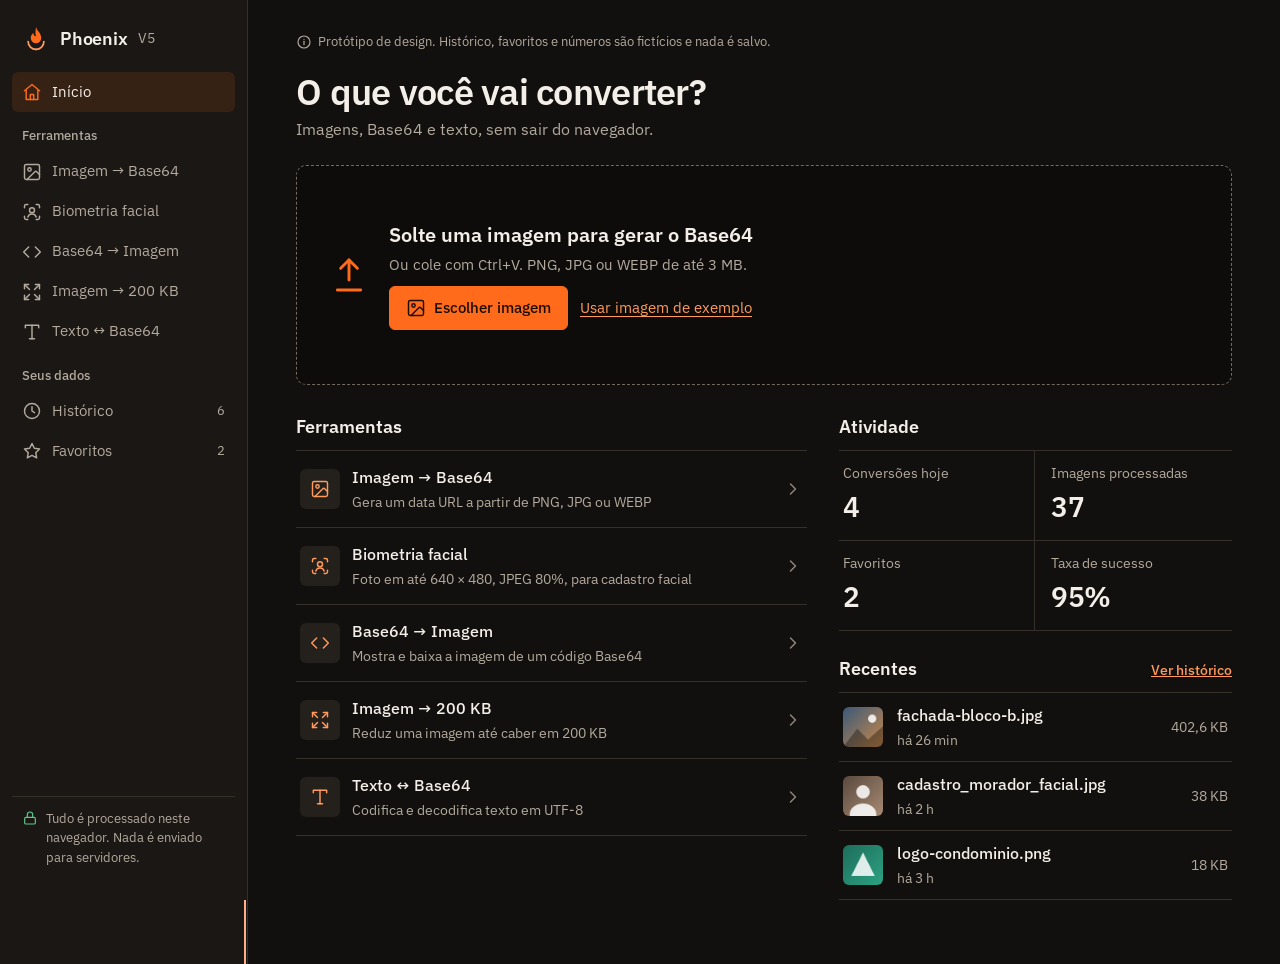
==== prototipo/index.html @ 228234f4 "feat: protótipo navegável do redesign Página HTML independente com Início, Imagem → Base64, Biometri" ====
<!DOCTYPE html>
<html lang="pt-BR">
<head>
<meta charset="UTF-8">
<meta name="viewport" content="width=device-width, initial-scale=1, viewport-fit=cover">
<meta name="theme-color" content="#12100E">
<meta name="color-scheme" content="dark">
<title>Phoenix V5 protótipo</title>
<link rel="preconnect" href="https://fonts.googleapis.com">
<link rel="preconnect" href="https://fonts.gstatic.com" crossorigin>
<link href="https://fonts.googleapis.com/css2?family=IBM+Plex+Mono:wght@400;500&family=IBM+Plex+Sans:wght@400;500;600&display=swap" rel="stylesheet">
<style>
/* VOICE  ferramenta de trabalho: precisa, calma, sem enfeite
   IDEA   bancada de conversão: entrada à esquerda, saída à direita, e uma régua que mede o que a conversão fez
   PICTURE a própria ferramenta aberta, com a régua de tamanho (entrada x saída, em escala real) como assinatura
   COLOUR carvão quente #12100E, superfícies #1A1714/#24201C, tinta #F3EEE7, brasa #FF6B1A só para ação e seleção
   TYPE   IBM Plex Sans para a interface, IBM Plex Mono só para o conteúdo Base64
   LAYOUT laptop: barra lateral + bancada em duas colunas com régua embaixo; celular: entrada, régua, saída, barra inferior */
:root{color-scheme:dark;
  --bg:#12100E;--surface:#1A1714;--raised:#24201C;--sunken:#0D0C0A;
  --line:#352F29;--line-2:#4A423A;--field:#746A60;
  --ink:#F3EEE7;--ink-2:#B3A99D;--ink-3:#8F857A;
  --ember:#FF6B1A;--ember-hover:#FF8338;--ember-ink:#FF9A5C;--on-ember:#1C0D03;--ember-tint:rgba(255,107,26,.12);
  --ok:#5CC98A;--ok-tint:rgba(92,201,138,.12);--err:#F2617A;--err-tint:rgba(242,97,122,.12);
  --focus:#FFB089;
  --r-sm:6px;--r-md:10px;--r-lg:14px;
  --sans:"IBM Plex Sans",ui-sans-serif,system-ui,-apple-system,"Segoe UI",sans-serif;
  --mono:"IBM Plex Mono",ui-monospace,SFMono-Regular,Menlo,Consolas,monospace;
}
:root[data-theme=light],:root[data-theme=dark]{color-scheme:dark}
*{box-sizing:border-box;min-width:0}
html,body{height:100%}
body{margin:0;background:var(--bg);color:var(--ink);font:16px/1.5 var(--sans);overflow-x:clip;-webkit-tap-highlight-color:transparent}
button,input,textarea,select{font:inherit;color:inherit}
button{cursor:pointer;touch-action:manipulation}
img{max-width:100%;display:block}
a{color:var(--ember-ink)}
:focus-visible{outline:2px solid var(--focus);outline-offset:2px}
.sr{position:absolute;width:1px;height:1px;overflow:hidden;clip:rect(0 0 0 0);white-space:nowrap}
.icon{width:20px;height:20px;flex:none;stroke:currentColor;fill:none;stroke-width:1.75;stroke-linecap:round;stroke-linejoin:round}
.icon.sm{width:16px;height:16px}

/* Estrutura */
.app{display:grid;grid-template-columns:248px minmax(0,1fr);min-height:100%;background:linear-gradient(90deg,var(--surface) 247px,var(--line) 247px 248px,transparent 248px)}
.side{position:sticky;top:0;height:100vh;height:100dvh;background:var(--surface);border-right:1px solid var(--line);display:flex;flex-direction:column;padding:20px 12px}
.brand{display:flex;align-items:center;gap:10px;padding:4px 10px 20px;text-decoration:none;color:var(--ink)}
.brand svg{width:28px;height:28px}
.brand b{font-weight:600;font-size:18px;letter-spacing:-.01em}
.brand span{color:var(--ink-2);font-size:14px}
.nav-group{margin-top:14px}
.nav-group h2{font-size:13px;font-weight:500;color:var(--ink-2);margin:0 10px 6px}
.nav a{display:flex;align-items:center;gap:10px;min-height:40px;padding:8px 10px;border-radius:var(--r-sm);color:var(--ink-2);text-decoration:none;font-size:15px}
.nav a:hover{background:var(--raised);color:var(--ink)}
.nav a[aria-current=page]{background:var(--ember-tint);color:var(--ink)}
.nav a[aria-current=page] .icon{color:var(--ember)}
.nav .count{margin-left:auto;font-size:13px;color:var(--ink-2);font-variant-numeric:tabular-nums}
.side-foot{margin-top:auto;padding:12px 10px 0;border-top:1px solid var(--line);font-size:13px;color:var(--ink-2);display:flex;gap:8px;align-items:flex-start}
.side-foot .icon{color:var(--ok);margin-top:1px}
main{padding:32px clamp(16px,4vw,48px) 64px;max-width:1240px;width:100%}
.topbar,.bottombar{display:none}

/* Cabeçalho da ferramenta */
.head{display:flex;flex-wrap:wrap;align-items:flex-end;justify-content:space-between;gap:16px;margin-bottom:24px}
.head h1{font-size:clamp(28px,3.2vw,36px);line-height:1.1;letter-spacing:-.02em;font-weight:600;margin:0 0 6px;text-wrap:balance}
.head p{margin:0;color:var(--ink-2);max-width:62ch}
.demo-note{font-size:13px;color:var(--ink-2);display:flex;gap:6px;align-items:center;margin:0 0 20px}
.demo-note .icon{color:var(--ink-2)}

/* Controles */
.btn{text-decoration:none;display:inline-flex;align-items:center;justify-content:center;gap:8px;min-height:44px;padding:0 16px;border-radius:var(--r-sm);border:1px solid var(--field);background:var(--raised);color:var(--ink);font-weight:500;font-size:15px;white-space:nowrap;transition:background-color .15s,border-color .15s,color .15s}
.btn:hover{border-color:var(--ink-3);background:#2B2621}
.btn.primary{background:var(--ember);border-color:var(--ember);color:var(--on-ember)}
.btn.primary:hover{background:var(--ember-hover);border-color:var(--ember-hover)}
.btn.ghost{background:transparent;border-color:transparent;color:var(--ink-2)}
.btn.ghost:hover{color:var(--ink);background:var(--raised)}
.btn.danger{background:transparent;border-color:var(--line-2);color:var(--err)}
.btn.danger:hover{border-color:var(--err);background:var(--err-tint)}
.btn[disabled]{opacity:.45;cursor:not-allowed}
.btn.icon-only{width:44px;padding:0}
.btn .spin{display:none;width:16px;height:16px;border-radius:50%;border:2px solid currentColor;border-right-color:transparent;animation:spin .7s linear infinite}
.btn[aria-busy=true] .spin{display:inline-block}
.btn[aria-busy=true] .icon{display:none}
@keyframes spin{to{transform:rotate(360deg)}}
.seg{display:inline-flex;padding:3px;border:1px solid var(--line);border-radius:calc(var(--r-sm) + 3px);background:var(--sunken)}
.seg button{min-height:38px;padding:0 14px;border:0;border-radius:var(--r-sm);background:transparent;color:var(--ink-2);font-size:15px;font-weight:500}
.seg button[aria-pressed=true]{background:var(--raised);color:var(--ink);box-shadow:0 0 0 1px var(--line-2)}
.actions{display:flex;flex-wrap:wrap;gap:8px;align-items:center}
.actions .push{margin-left:auto}

/* Bancada */
.bench{display:grid;grid-template-columns:minmax(0,1fr) minmax(0,1.2fr);grid-template-areas:"in out" "ruler ruler";gap:16px}
.pane{background:var(--surface);border:1px solid var(--line);border-radius:var(--r-lg);display:flex;flex-direction:column}
.pane-in{grid-area:in}.pane-out{grid-area:out}
.pane-head{display:flex;align-items:center;justify-content:space-between;gap:12px;padding:14px 16px;border-bottom:1px solid var(--line)}
.pane-head h2{font-size:16px;font-weight:600;margin:0}
.pane-head .meta{font-size:14px;color:var(--ink-2);font-variant-numeric:tabular-nums;white-space:nowrap}
.pane-body{padding:16px;display:flex;flex-direction:column;gap:14px;flex:1}
.drop{flex:1;min-height:260px;border:1.5px dashed var(--field);border-radius:var(--r-md);display:flex;flex-direction:column;align-items:center;justify-content:center;gap:12px;padding:24px;text-align:center;background:var(--sunken);transition:border-color .15s,background-color .15s}
.drop.over{border-color:var(--ember);background:var(--ember-tint)}
.drop>.icon{width:28px;height:28px;color:var(--ink-2)}
.drop p{margin:0;color:var(--ink-2);font-size:15px}
.drop .rules{font-size:13px}
.drop .links{display:flex;flex-wrap:wrap;gap:8px;justify-content:center}
.linkbtn{background:none;border:0;padding:6px 4px;color:var(--ember-ink);text-decoration:underline;text-underline-offset:3px;font-size:15px;min-height:44px}
.viewer{flex:1;min-height:260px;border-radius:var(--r-md);overflow:hidden;display:grid;place-items:center;padding:12px;
  background-color:#1E1B18;background-image:linear-gradient(45deg,#25211D 25%,transparent 25%,transparent 75%,#25211D 75%),linear-gradient(45deg,#25211D 25%,transparent 25%,transparent 75%,#25211D 75%);background-size:20px 20px;background-position:0 0,10px 10px}
.viewer img{max-height:340px;width:auto;object-fit:contain;box-shadow:0 1px 2px rgba(0,0,0,.4),0 8px 24px rgba(0,0,0,.35)}
.facts{display:grid;grid-template-columns:repeat(2,minmax(0,1fr));gap:4px 16px;margin:0}
.facts div{padding:6px 0;border-top:1px solid var(--line)}
.facts dt{font-size:13px;color:var(--ink-2)}
.facts dd{margin:0;font-weight:500;font-variant-numeric:tabular-nums;white-space:nowrap;overflow:hidden;text-overflow:ellipsis}
.code{width:100%;flex:1;min-height:260px;resize:vertical;border:1px solid var(--field);border-radius:var(--r-md);background:var(--sunken);color:var(--ink);padding:12px 14px;font:13.5px/1.6 var(--mono);word-break:break-all;overflow-wrap:anywhere}
.code::placeholder{color:var(--ink-3)}
.code:focus{border-color:var(--ink-2)}
.code[aria-invalid=true]{border-color:var(--err)}
.fmt{display:inline-flex;align-items:center;gap:6px;font-size:13px;color:var(--ink-2);border:1px solid var(--line);border-radius:999px;padding:2px 10px;white-space:nowrap}
.status{min-height:22px;font-size:14px;color:var(--ink-2);display:flex;gap:6px;align-items:center}
.status.ok{color:var(--ok)}
.status.err{color:var(--err)}
.field-err{display:flex;gap:8px;align-items:flex-start;color:var(--err);font-size:14px;margin:0}
.field-err[hidden]{display:none}
.hint{font-size:13px;color:var(--ink-2);margin:0}

/* Régua de tamanho */
.ruler{grid-area:ruler;background:var(--surface);border:1px solid var(--line);border-radius:var(--r-lg);padding:16px 18px;display:grid;grid-template-columns:auto minmax(0,1fr) auto;gap:10px 14px;align-items:center}
.ruler h2{grid-column:1/-1;font-size:16px;font-weight:600;margin:0;display:flex;justify-content:space-between;gap:12px;flex-wrap:wrap}
.ruler h2 span{font-weight:500;color:var(--ink-2);font-size:15px;font-variant-numeric:tabular-nums}
.ruler h2 span.up{color:var(--ember-ink)}
.ruler h2 span.down{color:var(--ok)}
.ruler .lbl{font-size:14px;color:var(--ink-2);white-space:nowrap}
.track{position:relative;height:14px;background:var(--sunken);border-radius:3px}
.bar{position:absolute;inset:0 auto 0 0;border-radius:3px;transform-origin:left;transition:transform .32s cubic-bezier(.2,.7,.2,1)}
.bar.in{background:#6E655B}
.bar.out{background:var(--ember)}
.bar.out.small{background:var(--ok)}
.limit{position:absolute;top:-5px;bottom:-5px;width:2px;background:var(--ink)}
.limit span{position:absolute;top:calc(100% + 2px);left:50%;transform:translateX(-50%);font-size:13px;color:var(--ink);white-space:nowrap;padding-bottom:2px}
.ruler .val{font-size:14px;font-variant-numeric:tabular-nums;white-space:nowrap;text-align:right;min-width:6.5em}
.ruler.empty .track{background:repeating-linear-gradient(90deg,var(--sunken) 0 8px,transparent 8px 12px)}
.ruler-note{grid-column:1/-1;margin:0;font-size:14px;color:var(--ink-2)}
.ruler.has-limit .track.last{margin-bottom:22px}
.ruler h2 span.same{color:var(--ok)}

/* Início */
.home-drop{min-height:220px;margin-bottom:28px}
.home-drop .drop{min-height:220px;flex-direction:row;gap:20px;justify-content:flex-start;text-align:left;padding:28px 32px}
.home-drop .drop>.icon{width:40px;height:40px;color:var(--ember)}
.home-drop .drop strong{display:block;font-size:20px;font-weight:600;color:var(--ink);margin-bottom:4px}
.home-grid{display:grid;grid-template-columns:minmax(0,1.3fr) minmax(0,1fr);gap:32px}
.sec-title{font-size:18px;font-weight:600;margin:0 0 10px;display:flex;justify-content:space-between;align-items:baseline;gap:12px}
.sec-title a{font-size:14px;font-weight:500}
.tools{list-style:none;margin:0;padding:0;border-top:1px solid var(--line)}
.tools a{display:grid;grid-template-columns:40px minmax(0,1fr) auto;gap:12px;align-items:center;padding:14px 4px;border-bottom:1px solid var(--line);text-decoration:none;color:var(--ink)}
.tools a:hover{background:var(--surface)}
.tools .ti{width:40px;height:40px;border-radius:var(--r-sm);background:var(--raised);display:grid;place-items:center;color:var(--ember-ink)}
.tools b{font-weight:500;display:block}
.tools small{color:var(--ink-2);font-size:14px}
.tools .chev{color:var(--ink-3)}
.stats{display:grid;grid-template-columns:repeat(2,minmax(0,1fr));margin:0 0 24px;border-top:1px solid var(--line)}
.stats div{padding:12px 4px;border-bottom:1px solid var(--line)}
.stats div:nth-child(odd){border-right:1px solid var(--line);padding-right:12px}
.stats div:nth-child(even){padding-left:16px}
.stats dt{font-size:14px;color:var(--ink-2)}
.stats dd{margin:2px 0 0;font-size:28px;font-weight:600;letter-spacing:-.02em;font-variant-numeric:tabular-nums}

/* Listas (histórico/favoritos) */
.list{list-style:none;margin:0;padding:0;border-top:1px solid var(--line)}
.item{display:grid;grid-template-columns:48px minmax(0,1fr) auto;gap:14px;align-items:center;padding:12px 4px;border-bottom:1px solid var(--line)}
.item img{width:48px;height:48px;object-fit:cover;border-radius:var(--r-sm);background:var(--raised)}
.item b{font-weight:500;display:block;overflow:hidden;text-overflow:ellipsis;white-space:nowrap}
.item small{color:var(--ink-2);font-size:14px}
.item .actions{gap:4px;flex-wrap:nowrap}
.list.compact .item{grid-template-columns:40px minmax(0,1fr) auto;padding:10px 4px}
.list.compact img{width:40px;height:40px}
.list.compact .size{font-size:14px;color:var(--ink-2);white-space:nowrap;font-variant-numeric:tabular-nums}
.empty{padding:40px 16px;text-align:center;border:1px dashed var(--line-2);border-radius:var(--r-lg);color:var(--ink-2)}
.empty p{margin:0 0 14px}
.list-head{display:flex;flex-wrap:wrap;justify-content:space-between;align-items:center;gap:12px;margin-bottom:12px}
.list-head p{margin:0;color:var(--ink-2);font-size:14px}

/* Texto */
.text-bench{grid-template-areas:"in out" "act act"}
.text-act{grid-area:act;display:flex;flex-wrap:wrap;gap:8px}

/* Toast e diálogo */
.toasts{position:fixed;left:50%;bottom:24px;transform:translateX(-50%);display:flex;flex-direction:column;gap:8px;z-index:50;width:min(420px,calc(100vw - 32px));pointer-events:none}
.toast{display:flex;gap:10px;align-items:flex-start;background:var(--raised);border:1px solid var(--line-2);border-radius:var(--r-md);padding:12px 14px;font-size:15px;box-shadow:0 1px 2px rgba(0,0,0,.4),0 10px 30px rgba(0,0,0,.45)}
.toast .icon{color:var(--ok)}
.toast.err .icon{color:var(--err)}
dialog{border:1px solid var(--line-2);border-radius:var(--r-lg);background:var(--surface);color:var(--ink);padding:24px;width:min(440px,calc(100vw - 32px));box-shadow:0 1px 2px rgba(0,0,0,.4),0 24px 60px rgba(0,0,0,.55)}
dialog::backdrop{background:rgba(6,5,4,.7)}
dialog h2{margin:0 0 8px;font-size:20px;font-weight:600}
dialog p{margin:0 0 20px;color:var(--ink-2)}
dialog .actions{justify-content:flex-end}
.sheet{margin:auto auto 0;width:100%;max-width:100%;border-radius:var(--r-lg) var(--r-lg) 0 0;padding:16px 12px calc(16px + env(safe-area-inset-bottom,0px))}
.sheet h2{padding:0 10px}

[hidden]{display:none!important}
[data-view]{display:none}
[data-view].on{display:block}

/* Responsivo */
@media (max-width:1080px){
  .bench{grid-template-columns:minmax(0,1fr);grid-template-areas:"in" "out" "ruler"}
  .text-bench{grid-template-areas:"in" "act" "out"}
  .home-grid{grid-template-columns:minmax(0,1fr)}
}
@media (max-width:900px){
  .app{grid-template-columns:minmax(0,1fr);background:none}
  .side{display:none}
  .topbar{display:flex;align-items:center;justify-content:space-between;gap:12px;position:sticky;top:0;z-index:20;background:rgba(18,16,14,.94);backdrop-filter:blur(8px);border-bottom:1px solid var(--line);padding:10px max(16px,env(safe-area-inset-right,0px)) 10px max(16px,env(safe-area-inset-left,0px))}
  .topbar .brand{padding:0}
  .topbar .where{font-size:14px;color:var(--ink-2);text-align:right;overflow:hidden;text-overflow:ellipsis;white-space:nowrap}
  .bottombar{display:grid;grid-template-columns:repeat(4,minmax(0,1fr));position:fixed;left:0;right:0;bottom:0;z-index:20;background:var(--surface);border-top:1px solid var(--line);padding:4px 4px calc(4px + env(safe-area-inset-bottom,0px))}
  .bottombar a,.bottombar button{display:flex;flex-direction:column;align-items:center;justify-content:center;gap:2px;min-height:56px;border:0;background:none;color:var(--ink-2);font-size:13px;text-decoration:none;border-radius:var(--r-sm)}
  .bottombar [aria-current=page]{color:var(--ink)}
  .bottombar [aria-current=page] .icon{color:var(--ember)}
  main{padding:20px 16px calc(96px + env(safe-area-inset-bottom,0px))}
  .toasts{bottom:calc(76px + env(safe-area-inset-bottom,0px))}
  .home-drop .drop{flex-direction:column;text-align:center;justify-content:center;padding:24px}
}
@media (max-width:600px){
  .head{margin-bottom:18px}
  .drop,.viewer,.code{min-height:200px}
  .ruler{grid-template-columns:auto minmax(0,1fr);}
  .ruler .val{grid-column:2;text-align:left;margin-top:-6px}
  .actions .push{margin-left:0}
  .item .btn.icon-only{width:40px;min-height:40px}
}
@media (prefers-reduced-motion:reduce){
  *{transition:none!important;animation:none!important}
}
</style>
</head>
<body>
<svg width="0" height="0" style="position:absolute" aria-hidden="true">
  <symbol id="i-home" viewBox="0 0 24 24"><path d="M3 10.5 12 3l9 7.5"/><path d="M5 9.5V21h14V9.5"/><path d="M10 21v-6h4v6"/></symbol>
  <symbol id="i-image" viewBox="0 0 24 24"><rect x="3" y="3" width="18" height="18" rx="2"/><circle cx="9" cy="9" r="2"/><path d="m21 15-3.1-3.1a2 2 0 0 0-2.8 0L6 21"/></symbol>
  <symbol id="i-code" viewBox="0 0 24 24"><path d="m16 18 6-6-6-6"/><path d="m8 6-6 6 6 6"/></symbol>
  <symbol id="i-face" viewBox="0 0 24 24"><path d="M3 7V5a2 2 0 0 1 2-2h2"/><path d="M17 3h2a2 2 0 0 1 2 2v2"/><path d="M21 17v2a2 2 0 0 1-2 2h-2"/><path d="M7 21H5a2 2 0 0 1-2-2v-2"/><circle cx="12" cy="10" r="3"/><path d="M7 18c.8-2.3 2.7-3.5 5-3.5s4.2 1.2 5 3.5"/></symbol>
  <symbol id="i-text" viewBox="0 0 24 24"><path d="M4 7V4h16v3"/><path d="M9 20h6"/><path d="M12 4v16"/></symbol>
  <symbol id="i-shrink" viewBox="0 0 24 24"><path d="m15 15 6 6"/><path d="m15 9 6-6"/><path d="M21 16v5h-5"/><path d="M21 8V3h-5"/><path d="M3 16v5h5"/><path d="m3 21 6-6"/><path d="M3 8V3h5"/><path d="M9 9 3 3"/></symbol>
  <symbol id="i-clock" viewBox="0 0 24 24"><circle cx="12" cy="12" r="9"/><path d="M12 7v5l3 2"/></symbol>
  <symbol id="i-star" viewBox="0 0 24 24"><path d="m12 3 2.8 5.7 6.2.9-4.5 4.4 1.1 6.2L12 17.3l-5.6 2.9 1.1-6.2L3 9.6l6.2-.9z"/></symbol>
  <symbol id="i-copy" viewBox="0 0 24 24"><rect x="9" y="9" width="12" height="12" rx="2"/><path d="M5 15H4a1 1 0 0 1-1-1V4a1 1 0 0 1 1-1h10a1 1 0 0 1 1 1v1"/></symbol>
  <symbol id="i-download" viewBox="0 0 24 24"><path d="M12 3v12"/><path d="m7 10 5 5 5-5"/><path d="M5 21h14"/></symbol>
  <symbol id="i-trash" viewBox="0 0 24 24"><path d="M3 6h18"/><path d="M8 6V4h8v2"/><path d="M6 6l1 15h10l1-15"/></symbol>
  <symbol id="i-upload" viewBox="0 0 24 24"><path d="M12 15V3"/><path d="m7 8 5-5 5 5"/><path d="M5 21h14"/></symbol>
  <symbol id="i-check" viewBox="0 0 24 24"><path d="M20 6 9 17l-5-5"/></symbol>
  <symbol id="i-alert" viewBox="0 0 24 24"><circle cx="12" cy="12" r="9"/><path d="M12 8v5"/><path d="M12 16h.01"/></symbol>
  <symbol id="i-lock" viewBox="0 0 24 24"><rect x="4" y="11" width="16" height="10" rx="2"/><path d="M8 11V7a4 4 0 0 1 8 0v4"/></symbol>
  <symbol id="i-grid" viewBox="0 0 24 24"><rect x="3" y="3" width="7" height="7" rx="1"/><rect x="14" y="3" width="7" height="7" rx="1"/><rect x="3" y="14" width="7" height="7" rx="1"/><rect x="14" y="14" width="7" height="7" rx="1"/></symbol>
  <symbol id="i-chev" viewBox="0 0 24 24"><path d="m9 6 6 6-6 6"/></symbol>
  <symbol id="i-info" viewBox="0 0 24 24"><circle cx="12" cy="12" r="9"/><path d="M12 11v5"/><path d="M12 8h.01"/></symbol>
  <symbol id="i-swap" viewBox="0 0 24 24"><path d="M4 8h13"/><path d="m13 4 4 4-4 4"/><path d="M20 16H7"/><path d="m11 12-4 4 4 4"/></symbol>
  <symbol id="logo" viewBox="0 0 32 32"><path d="M16 3c1 5 6 7 6 13a6 6 0 0 1-12 0c0-3 1.5-4.5 3-6 0 2.5 1 4 3 4-1.5-4 0-8 0-11Z" fill="#FF6B1A" stroke="none"/><path d="M16 29a9 9 0 0 1-9-9" stroke="#FF9A5C" stroke-width="2" fill="none" stroke-linecap="round"/><path d="M16 29a9 9 0 0 0 9-9" stroke="#FF9A5C" stroke-width="2" fill="none" stroke-linecap="round"/></symbol>
</svg>

<div class="app">
  <aside class="side" aria-label="Navegação">
    <a class="brand" href="#inicio"><svg aria-hidden="true"><use href="#logo"/></svg><b>Phoenix</b><span>V5</span></a>
    <nav class="nav" aria-label="Principal">
      <a href="#inicio" data-nav="inicio"><svg class="icon"><use href="#i-home"/></svg>Início</a>
      <div class="nav-group"><h2>Ferramentas</h2>
        <a href="#imagem-base64" data-nav="imagem-base64"><svg class="icon"><use href="#i-image"/></svg>Imagem → Base64</a>
        <a href="#biometria" data-nav="biometria"><svg class="icon"><use href="#i-face"/></svg>Biometria facial</a>
        <a href="#base64-imagem" data-nav="base64-imagem"><svg class="icon"><use href="#i-code"/></svg>Base64 → Imagem</a>
        <a href="#comprimir" data-nav="comprimir"><svg class="icon"><use href="#i-shrink"/></svg>Imagem → 200 KB</a>
        <a href="#texto" data-nav="texto"><svg class="icon"><use href="#i-text"/></svg>Texto ↔ Base64</a>
      </div>
      <div class="nav-group"><h2>Seus dados</h2>
        <a href="#historico" data-nav="historico"><svg class="icon"><use href="#i-clock"/></svg>Histórico<span class="count" data-count="hist"></span></a>
        <a href="#favoritos" data-nav="favoritos"><svg class="icon"><use href="#i-star"/></svg>Favoritos<span class="count" data-count="fav"></span></a>
      </div>
    </nav>
    <p class="side-foot"><svg class="icon sm"><use href="#i-lock"/></svg>Tudo é processado neste navegador. Nada é enviado para servidores.</p>
  </aside>

  <header class="topbar">
    <a class="brand" href="#inicio"><svg aria-hidden="true"><use href="#logo"/></svg><b>Phoenix</b></a>
    <span class="where" id="where">Início</span>
  </header>

  <main id="main" tabindex="-1">
    <p class="demo-note"><svg class="icon sm"><use href="#i-info"/></svg>Protótipo de design. Histórico, favoritos e números são fictícios e nada é salvo.</p>

    <!-- INÍCIO -->
    <section data-view="inicio" aria-labelledby="t-inicio">
      <div class="head"><div><h1 id="t-inicio">O que você vai converter?</h1><p>Imagens, Base64 e texto, sem sair do navegador.</p></div></div>
      <div class="home-drop" data-drop="home">
        <div class="drop">
          <svg class="icon" aria-hidden="true"><use href="#i-upload"/></svg>
          <div><strong>Solte uma imagem para gerar o Base64</strong>
            <p>Ou cole com Ctrl+V. PNG, JPG ou WEBP de até 3 MB.</p>
            <div class="links" style="justify-content:inherit;margin-top:10px">
              <button class="btn primary" data-pick="home"><svg class="icon"><use href="#i-image"/></svg>Escolher imagem</button>
              <button class="linkbtn" data-sample="home">Usar imagem de exemplo</button>
            </div>
          </div>
        </div>
      </div>
      <div class="home-grid">
        <div>
          <h2 class="sec-title">Ferramentas</h2>
          <ul class="tools">
            <li><a href="#imagem-base64"><span class="ti"><svg class="icon"><use href="#i-image"/></svg></span><span><b>Imagem → Base64</b><small>Gera um data URL a partir de PNG, JPG ou WEBP</small></span><svg class="icon chev"><use href="#i-chev"/></svg></a></li>
            <li><a href="#biometria"><span class="ti"><svg class="icon"><use href="#i-face"/></svg></span><span><b>Biometria facial</b><small>Foto em até 640 × 480, JPEG 80%, para cadastro facial</small></span><svg class="icon chev"><use href="#i-chev"/></svg></a></li>
            <li><a href="#base64-imagem"><span class="ti"><svg class="icon"><use href="#i-code"/></svg></span><span><b>Base64 → Imagem</b><small>Mostra e baixa a imagem de um código Base64</small></span><svg class="icon chev"><use href="#i-chev"/></svg></a></li>
            <li><a href="#comprimir"><span class="ti"><svg class="icon"><use href="#i-shrink"/></svg></span><span><b>Imagem → 200 KB</b><small>Reduz uma imagem até caber em 200 KB</small></span><svg class="icon chev"><use href="#i-chev"/></svg></a></li>
            <li><a href="#texto"><span class="ti"><svg class="icon"><use href="#i-text"/></svg></span><span><b>Texto ↔ Base64</b><small>Codifica e decodifica texto em UTF-8</small></span><svg class="icon chev"><use href="#i-chev"/></svg></a></li>
          </ul>
        </div>
        <div>
          <h2 class="sec-title">Atividade</h2>
          <dl class="stats" id="stats"></dl>
          <h2 class="sec-title">Recentes <a href="#historico">Ver histórico</a></h2>
          <ul class="list compact" id="recent"></ul>
        </div>
      </div>
    </section>

    <!-- IMAGEM → BASE64 / BIOMETRIA (mesma bancada) -->
    <section data-view="imagem-base64" aria-labelledby="t-img">
      <div class="head">
        <div><h1 id="t-img">Imagem → Base64</h1><p id="img-desc">Converte a imagem sem alterá-la e entrega um data URL pronto para colar.</p></div>
        <div class="seg" role="group" aria-label="Perfil de conversão">
          <button type="button" data-mode="padrao" aria-pressed="true">Padrão</button>
          <button type="button" data-mode="facial" aria-pressed="false">Biometria facial</button>
        </div>
      </div>
      <div class="bench">
        <section class="pane pane-in" aria-labelledby="in-t">
          <div class="pane-head"><h2 id="in-t">Imagem</h2><span class="meta" id="in-meta"></span></div>
          <div class="pane-body">
            <div class="drop" data-drop="img" id="img-drop">
              <svg class="icon" aria-hidden="true"><use href="#i-upload"/></svg>
              <p>Arraste uma imagem para cá ou cole com Ctrl+V</p>
              <div class="links">
                <button class="btn primary" data-pick="img"><svg class="icon"><use href="#i-image"/></svg>Escolher imagem</button>
                <button class="linkbtn" data-sample="img">Usar imagem de exemplo</button>
              </div>
              <p class="rules" id="img-rules">PNG, JPG ou WEBP, até 3 MB</p>
            </div>
            <div class="viewer" id="img-viewer" hidden><img id="img-preview" alt=""></div>
            <dl class="facts" id="img-facts" hidden></dl>
            <div class="actions" id="img-in-actions" hidden>
              <button class="btn" data-pick="img"><svg class="icon"><use href="#i-swap"/></svg>Trocar imagem</button>
            </div>
          </div>
        </section>
        <section class="pane pane-out" aria-labelledby="out-t">
          <div class="pane-head"><h2 id="out-t">Base64</h2><span class="fmt" id="img-fmt" hidden></span></div>
          <div class="pane-body">
            <label class="sr" for="img-out">Código Base64 gerado</label>
            <textarea id="img-out" class="code" readonly placeholder="O código aparece aqui depois que você escolher uma imagem…" spellcheck="false" translate="no"></textarea>
            <div class="actions">
              <button class="btn primary" id="img-copy" disabled><svg class="icon"><use href="#i-copy"/></svg>Copiar</button>
              <button class="btn" id="img-txt" disabled><svg class="icon"><use href="#i-download"/></svg>Baixar .txt</button>
              <button class="btn" id="img-fav" disabled aria-pressed="false"><svg class="icon"><use href="#i-star"/></svg>Favoritar</button>
              <button class="btn ghost push" id="img-clear" disabled><svg class="icon"><use href="#i-trash"/></svg>Limpar</button>
            </div>
            <p class="status" id="img-status" role="status" aria-live="polite"></p>
          </div>
        </section>
        <section class="ruler empty" id="img-ruler" aria-labelledby="img-ruler-t"></section>
      </div>
    </section>

    <!-- BASE64 → IMAGEM -->
    <section data-view="base64-imagem" aria-labelledby="t-b64">
      <div class="head"><div><h1 id="t-b64">Base64 → Imagem</h1><p>Cole um código Base64 ou um data URL para ver e baixar a imagem.</p></div></div>
      <div class="bench">
        <section class="pane pane-in" aria-labelledby="b64-in-t">
          <div class="pane-head"><h2 id="b64-in-t">Código</h2><span class="meta" id="b64-count">0 caracteres</span></div>
          <div class="pane-body">
            <label class="sr" for="b64-in">Código Base64 de entrada</label>
            <textarea id="b64-in" class="code" placeholder="[data-uri]… ou só iVBORw0KGgo…" spellcheck="false" aria-describedby="b64-err" translate="no"></textarea>
            <p class="field-err" id="b64-err" hidden><svg class="icon sm"><use href="#i-alert"/></svg><span></span></p>
            <div class="actions">
              <button class="btn primary" id="b64-go"><span class="spin" aria-hidden="true"></span><svg class="icon"><use href="#i-image"/></svg>Mostrar imagem</button>
              <button class="linkbtn" id="b64-sample">Colar código de exemplo</button>
              <button class="btn ghost push" id="b64-clear"><svg class="icon"><use href="#i-trash"/></svg>Limpar</button>
            </div>
          </div>
        </section>
        <section class="pane pane-out" aria-labelledby="b64-out-t">
          <div class="pane-head"><h2 id="b64-out-t">Imagem</h2><span class="fmt" id="b64-fmt" hidden></span></div>
          <div class="pane-body">
            <div class="drop" id="b64-empty" style="border-style:solid"><svg class="icon" aria-hidden="true"><use href="#i-image"/></svg><p>A imagem aparece aqui.</p></div>
            <div class="viewer" id="b64-viewer" hidden><img id="b64-preview" alt="Imagem decodificada do Base64"></div>
            <dl class="facts" id="b64-facts" hidden></dl>
            <div class="actions"><button class="btn primary" id="b64-dl" disabled><svg class="icon"><use href="#i-download"/></svg>Baixar imagem</button></div>
            <p class="status" id="b64-status" role="status" aria-live="polite"></p>
          </div>
        </section>
      </div>
    </section>

    <!-- IMAGEM → 200 KB -->
    <section data-view="comprimir" aria-labelledby="t-cmp">
      <div class="head"><div><h1 id="t-cmp">Imagem → 200 KB</h1><p>Reduz qualidade e, se preciso, dimensões até a imagem caber em 200 KB.</p></div></div>
      <div class="bench">
        <section class="pane pane-in" aria-labelledby="cmp-in-t">
          <div class="pane-head"><h2 id="cmp-in-t">Original</h2><span class="meta" id="cmp-in-meta"></span></div>
          <div class="pane-body">
            <div class="drop" data-drop="cmp" id="cmp-drop">
              <svg class="icon" aria-hidden="true"><use href="#i-upload"/></svg>
              <p>Arraste uma imagem para cá</p>
              <div class="links">
                <button class="btn primary" data-pick="cmp"><svg class="icon"><use href="#i-image"/></svg>Escolher imagem</button>
                <button class="linkbtn" data-sample="cmp">Usar imagem de exemplo</button>
              </div>
              <p class="rules">PNG, JPG ou WEBP</p>
            </div>
            <div class="viewer" id="cmp-viewer-in" hidden><img id="cmp-prev-in" alt="Imagem original"></div>
            <div class="actions" id="cmp-in-actions" hidden><button class="btn" data-pick="cmp"><svg class="icon"><use href="#i-swap"/></svg>Trocar imagem</button></div>
          </div>
        </section>
        <section class="pane pane-out" aria-labelledby="cmp-out-t">
          <div class="pane-head"><h2 id="cmp-out-t">Comprimida</h2><span class="meta" id="cmp-out-meta"></span></div>
          <div class="pane-body">
            <div class="drop" id="cmp-empty" style="border-style:solid"><svg class="icon" aria-hidden="true"><use href="#i-shrink"/></svg><p>O resultado aparece aqui, ao lado do original.</p></div>
            <div class="viewer" id="cmp-viewer-out" hidden><img id="cmp-prev-out" alt="Imagem comprimida"></div>
            <div class="actions">
              <button class="btn primary" id="cmp-dl" disabled><svg class="icon"><use href="#i-download"/></svg>Baixar imagem</button>
              <button class="btn ghost push" id="cmp-clear" disabled><svg class="icon"><use href="#i-trash"/></svg>Limpar</button>
            </div>
            <p class="status" id="cmp-status" role="status" aria-live="polite"></p>
          </div>
        </section>
        <section class="ruler empty" id="cmp-ruler" aria-labelledby="cmp-ruler-t"></section>
      </div>
    </section>

    <!-- TEXTO -->
    <section data-view="texto" aria-labelledby="t-txt">
      <div class="head"><div><h1 id="t-txt">Texto ↔ Base64</h1><p>Codifica e decodifica em UTF-8. Acentos e emojis são preservados.</p></div></div>
      <div class="bench text-bench">
        <section class="pane pane-in" aria-labelledby="txt-in-t">
          <div class="pane-head"><h2 id="txt-in-t"><label for="txt-in">Texto</label></h2><span class="meta" id="txt-in-meta">0 caracteres</span></div>
          <div class="pane-body"><textarea id="txt-in" class="code" style="font-family:var(--sans);font-size:16px;word-break:normal" placeholder="Digite ou cole um texto…"></textarea></div>
        </section>
        <div class="text-act">
          <button class="btn primary" id="txt-enc"><svg class="icon"><use href="#i-chev"/></svg>Codificar</button>
          <button class="btn" id="txt-dec"><svg class="icon" style="transform:scaleX(-1)"><use href="#i-chev"/></svg>Decodificar</button>
          <button class="btn" id="txt-copy"><svg class="icon"><use href="#i-copy"/></svg>Copiar Base64</button>
          <button class="btn ghost" id="txt-clear"><svg class="icon"><use href="#i-trash"/></svg>Limpar</button>
          <p class="status" id="txt-status" role="status" aria-live="polite" style="margin:0 0 0 auto"></p>
        </div>
        <section class="pane pane-out" aria-labelledby="txt-out-t">
          <div class="pane-head"><h2 id="txt-out-t"><label for="txt-out">Base64</label></h2><span class="meta" id="txt-out-meta">0 caracteres</span></div>
          <div class="pane-body">
            <textarea id="txt-out" class="code" placeholder="Cole um Base64 aqui para decodificar…" spellcheck="false" aria-describedby="txt-err" translate="no"></textarea>
            <p class="field-err" id="txt-err" hidden><svg class="icon sm"><use href="#i-alert"/></svg><span></span></p>
          </div>
        </section>
      </div>
    </section>

    <!-- HISTÓRICO -->
    <section data-view="historico" aria-labelledby="t-hist">
      <div class="head"><div><h1 id="t-hist">Histórico</h1><p>As 20 conversões mais recentes de imagem para Base64 ficam neste navegador.</p></div>
        <button class="btn danger" id="hist-clear"><svg class="icon"><use href="#i-trash"/></svg>Limpar histórico</button></div>
      <div class="list-head"><p id="hist-count"></p></div>
      <ul class="list" id="hist-list"></ul>
    </section>

    <!-- FAVORITOS -->
    <section data-view="favoritos" aria-labelledby="t-fav">
      <div class="head"><div><h1 id="t-fav">Favoritos</h1><p>Códigos que você marcou para reutilizar.</p></div>
        <button class="btn danger" id="fav-clear"><svg class="icon"><use href="#i-trash"/></svg>Limpar favoritos</button></div>
      <div class="list-head"><p id="fav-count"></p></div>
      <ul class="list" id="fav-list"></ul>
    </section>
  </main>

  <nav class="bottombar" aria-label="Navegação">
    <a href="#inicio" data-nav="inicio"><svg class="icon"><use href="#i-home"/></svg>Início</a>
    <button type="button" id="tools-btn" data-nav="tools" aria-haspopup="dialog"><svg class="icon"><use href="#i-grid"/></svg>Ferramentas</button>
    <a href="#historico" data-nav="historico"><svg class="icon"><use href="#i-clock"/></svg>Histórico</a>
    <a href="#favoritos" data-nav="favoritos"><svg class="icon"><use href="#i-star"/></svg>Favoritos</a>
  </nav>
</div>

<input type="file" id="file" accept="image/png,image/jpeg,image/webp" hidden>
<div class="toasts" aria-live="polite" id="toasts"></div>

<dialog id="confirm" aria-labelledby="c-t" aria-describedby="c-d">
  <h2 id="c-t"></h2><p id="c-d"></p>
  <div class="actions"><button class="btn" value="cancel" id="c-no">Cancelar</button><button class="btn danger" id="c-yes"></button></div>
</dialog>
<dialog id="sheet" class="sheet" aria-labelledby="s-t">
  <h2 id="s-t" class="sec-title">Ferramentas <button type="button" class="btn ghost" id="sheet-close">Fechar</button></h2>
  <nav class="nav" aria-label="Ferramentas">
    <a href="#imagem-base64" data-nav="imagem-base64"><svg class="icon"><use href="#i-image"/></svg>Imagem → Base64</a>
    <a href="#biometria" data-nav="biometria"><svg class="icon"><use href="#i-face"/></svg>Biometria facial</a>
    <a href="#base64-imagem" data-nav="base64-imagem"><svg class="icon"><use href="#i-code"/></svg>Base64 → Imagem</a>
    <a href="#comprimir" data-nav="comprimir"><svg class="icon"><use href="#i-shrink"/></svg>Imagem → 200 KB</a>
    <a href="#texto" data-nav="texto"><svg class="icon"><use href="#i-text"/></svg>Texto ↔ Base64</a>
  </nav>
</dialog>

<script>
{
const $ = (s, r = document) => r.querySelector(s);
const $$ = (s, r = document) => [...r.querySelectorAll(s)];
const LIMIT_IN = 3 * 1024 * 1024, LIMIT_CMP = 200 * 1024, HIST_MAX = 20;
const FACIAL = { w: 640, h: 480, q: 0.8, type: 'image/jpeg' };
const TITLES = { inicio: 'Início', 'imagem-base64': 'Imagem → Base64', biometria: 'Biometria facial', 'base64-imagem': 'Base64 → Imagem', comprimir: 'Imagem → 200 KB', texto: 'Texto ↔ Base64', historico: 'Histórico', favoritos: 'Favoritos' };

const kb = (b) => b < 1024 ? `${b} B` : b < 1024 * 1024 ? `${(b / 1024).toLocaleString('pt-BR', { maximumFractionDigits: 1 })} KB` : `${(b / 1048576).toLocaleString('pt-BR', { maximumFractionDigits: 2 })} MB`;
const num = (n) => n.toLocaleString('pt-BR');
const esc = (s) => String(s).replace(/[&<>"']/g, (c) => ({ '&': '&amp;', '<': '&lt;', '>': '&gt;', '"': '&quot;', "'": '&#39;' }[c]));
const b64Bytes = (b64) => { const s = b64.replace(/^data:[^,]*,/, '').replace(/\s/g, ''); return Math.floor(s.length * 3 / 4) - (s.endsWith('==') ? 2 : s.endsWith('=') ? 1 : 0); };
const sleep = (ms) => new Promise((r) => setTimeout(r, ms));
const inFrame = (() => { try { return window.self !== window.top; } catch { return true; } })();

/* ---------- Dados fictícios ---------- */
function swatch(h1, h2, shape) {
  const c = document.createElement('canvas'); c.width = c.height = 96; const x = c.getContext('2d');
  const g = x.createLinearGradient(0, 0, 96, 96); g.addColorStop(0, h1); g.addColorStop(1, h2); x.fillStyle = g; x.fillRect(0, 0, 96, 96);
  x.fillStyle = 'rgba(255,255,255,.85)';
  if (shape === 'face') { x.beginPath(); x.arc(48, 38, 16, 0, 7); x.fill(); x.beginPath(); x.ellipse(48, 92, 32, 26, 0, 0, 7); x.fill(); }
  else if (shape === 'logo') { x.beginPath(); x.moveTo(48, 18); x.lineTo(76, 74); x.lineTo(20, 74); x.closePath(); x.fill(); }
  else { x.beginPath(); x.arc(70, 28, 10, 0, 7); x.fill(); x.fillStyle = 'rgba(0,0,0,.35)'; x.beginPath(); x.moveTo(0, 96); x.lineTo(34, 52); x.lineTo(60, 78); x.lineTo(96, 46); x.lineTo(96, 96); x.fill(); }
  return c.toDataURL('image/png');
}
const now = Date.now();
const seed = [
  ['fachada-bloco-b.jpg', 'image/jpeg', 412300, '#3B5A7A', '#C98A4B', 'scene', 26],
  ['cadastro_morador_facial.jpg', 'image/jpeg', 38900, '#5B4A3F', '#A88B74', 'face', 95],
  ['logo-condominio.png', 'image/png', 18450, '#1E6E5C', '#2DA383', 'logo', 180],
  ['planta-garagem.webp', 'image/webp', 233800, '#4A4F63', '#8F94A8', 'scene', 600],
  ['cadastro_portaria_facial.jpg', 'image/jpeg', 41200, '#6A4B3B', '#B98F72', 'face', 1500],
  ['banner-aviso.png', 'image/png', 96100, '#7A2E2E', '#D2694B', 'logo', 3100],
];
const state = {
  stats: { hoje: 4, total: 37, tentativas: 39, sucesso: 37 },
  hist: seed.map(([nome, tipo, bytes, a, b, sh, min], i) => { const p = swatch(a, b, sh); return { id: 'h' + i, nome, tipo, bytes, preview: p, base64: p, data: now - min * 60000 }; }),
  fav: [],
  img: null, mode: 'padrao', b64: null, cmp: null,
};
state.fav = [state.hist[1], state.hist[2]].map((h) => ({ ...h, id: 'f' + h.id }));

/* ---------- Utilidades de interface ---------- */
function toast(msg, kind = 'ok') {
  const t = document.createElement('div'); t.className = 'toast' + (kind === 'err' ? ' err' : '');
  t.innerHTML = `<svg class="icon sm" aria-hidden="true"><use href="#${kind === 'err' ? 'i-alert' : 'i-check'}"/></svg><span></span>`;
  t.querySelector('span').textContent = msg; $('#toasts').append(t); setTimeout(() => t.remove(), 3200);
}
function status(el, msg, kind) { el.className = 'status' + (kind ? ' ' + kind : ''); el.innerHTML = msg ? `<svg class="icon sm" aria-hidden="true"><use href="#${kind === 'err' ? 'i-alert' : 'i-check'}"/></svg><span></span>` : ''; if (msg) el.querySelector('span').textContent = msg; }
async function copy(text) {
  try { await navigator.clipboard.writeText(text); return true; } catch {
    const a = document.createElement('textarea'); a.value = text; a.setAttribute('readonly', ''); a.style.cssText = 'position:fixed;left:-9999px'; document.body.append(a); a.select();
    let ok = false; try { ok = document.execCommand('copy'); } catch {} a.remove(); return ok;
  }
}
function download(href, name) {
  if (inFrame) { toast('Download desativado nesta pré-visualização. No app o arquivo é salvo como ' + name + '.', 'err'); return; }
  const a = document.createElement('a'); a.href = href; a.download = name; document.body.append(a); a.click(); a.remove();
}
function ask(title, desc, yes) {
  return new Promise((res) => {
    const d = $('#confirm'); $('#c-t').textContent = title; $('#c-d').textContent = desc; $('#c-yes').textContent = yes;
    const done = (v) => { d.close(); $('#c-yes').onclick = $('#c-no').onclick = null; res(v); };
    $('#c-yes').onclick = () => done(true); $('#c-no').onclick = () => done(false); d.oncancel = () => res(false);
    d.showModal(); $('#c-no').focus();
  });
}
function busy(btn, on, label) { btn.setAttribute('aria-busy', on); btn.disabled = on; if (label) btn.lastChild.textContent = label; }
const ago = (t) => { const m = Math.round((Date.now() - t) / 60000); if (m < 1) return 'agora'; if (m < 60) return `há ${m} min`; const h = Math.round(m / 60); if (h < 24) return `há ${h} h`; return new Date(t).toLocaleDateString('pt-BR'); };

/* ---------- Imagens de exemplo ---------- */
function sampleFile(kind) {
  const portrait = kind === 'face', heavy = kind === 'heavy';
  const c = document.createElement('canvas'); c.width = portrait ? 900 : heavy ? 2400 : 1200; c.height = portrait ? 1125 : heavy ? 1600 : 800; const x = c.getContext('2d');
  const W = c.width, H = c.height;
  const g = x.createLinearGradient(0, 0, 0, H); g.addColorStop(0, portrait ? '#C9D3DB' : '#28415C'); g.addColorStop(1, portrait ? '#8C9AA6' : '#E39A5B'); x.fillStyle = g; x.fillRect(0, 0, W, H);
  let s = 7; const rnd = () => (s = s * 16807 % 2147483647) / 2147483647;
  for (let i = 0; i < (heavy ? 160000 : 2500); i++) { x.fillStyle = `rgba(${rnd() > .5 ? 255 : 0},${rnd() > .5 ? 255 : 0},${rnd() > .5 ? 255 : 0},.05)`; x.fillRect(rnd() * W, rnd() * H, heavy ? 2 : 3, heavy ? 2 : 3); }
  if (portrait) {
    x.fillStyle = '#5D4636'; x.beginPath(); x.ellipse(W / 2, H * .43, W * .2, H * .2, 0, 0, 7); x.fill();
    x.fillStyle = '#C89A78'; x.beginPath(); x.ellipse(W / 2, H * .45, W * .16, H * .17, 0, 0, 7); x.fill();
    x.fillStyle = '#2F3C4A'; x.beginPath(); x.ellipse(W / 2, H * 1.02, W * .42, H * .34, 0, 0, 7); x.fill();
  } else {
    x.fillStyle = '#FFD7A8'; x.beginPath(); x.arc(W * .72, H * .38, 90, 0, 7); x.fill();
    [['#1C2A3A', .62], ['#141E29', .74]].forEach(([c2, y], k) => { x.fillStyle = c2; x.beginPath(); x.moveTo(0, H); for (let i = 0; i <= 12; i++) x.lineTo(W * i / 12, H * y - rnd() * 140 - k * 30); x.lineTo(W, H); x.fill(); });
  }
  return new Promise((r) => c.toBlob((b) => r(new File([b], portrait ? 'retrato-exemplo.png' : heavy ? 'foto-grande-exemplo.png' : 'paisagem-exemplo.png', { type: 'image/png' })), 'image/png'));
}

/* ---------- Leitura de imagem ---------- */
const readURL = (f) => new Promise((res, rej) => { const r = new FileReader(); r.onload = () => res(r.result); r.onerror = () => rej(r.error); r.readAsDataURL(f); });
const loadImg = (src) => new Promise((res, rej) => { const i = new Image(); i.onload = () => res(i); i.onerror = () => rej(new Error('imagem inválida')); i.src = src; });
const toBlob = (c, type, q) => new Promise((r) => c.toBlob(r, type, q));

/* ---------- Roteamento ---------- */
let pickTarget = 'img';
function route() {
  let v = location.hash.slice(1) || 'inicio';
  if (!TITLES[v]) v = 'inicio';
  const view = v === 'biometria' ? 'imagem-base64' : v;
  if (v === 'biometria' || v === 'imagem-base64') {
    const m = v === 'biometria' ? 'facial' : 'padrao';
    if (m !== state.mode) { setMode(m, false); const f = state.img?.file || state.pendingFile; if (f) convertImage(f); } else setMode(m, false);
  }
  $$('[data-view]').forEach((s) => s.classList.toggle('on', s.dataset.view === view));
  $$('[data-nav]').forEach((a) => { if (a.dataset.nav === v) a.setAttribute('aria-current', 'page'); else a.removeAttribute('aria-current'); });
  const isTool = ['imagem-base64', 'biometria', 'base64-imagem', 'comprimir', 'texto'].includes(v);
  if (isTool) $('#tools-btn').setAttribute('aria-current', 'page');
  $('#where').textContent = TITLES[v];
  document.title = `${TITLES[v]} · Phoenix`;
  if ($('#sheet').open) $('#sheet').close();
  if (view === 'inicio') renderHome();
  if (view === 'historico' || view === 'favoritos') renderLists();
  $('#main').focus({ preventScroll: true }); window.scrollTo(0, 0);
}
window.addEventListener('hashchange', route);
$('#tools-btn').addEventListener('click', () => $('#sheet').showModal());
$('#sheet').addEventListener('click', (e) => { if (e.target === $('#sheet')) $('#sheet').close(); });
$('#sheet-close').addEventListener('click', () => $('#sheet').close());

/* ---------- Início ---------- */
function renderHome() {
  const s = state.stats, taxa = s.tentativas ? Math.round(s.sucesso / s.tentativas * 100) : null;
  $('#stats').innerHTML = [['Conversões hoje', num(s.hoje)], ['Imagens processadas', num(s.total)], ['Favoritos', num(state.fav.length)], ['Taxa de sucesso', taxa === null ? '–' : taxa + '%']]
    .map(([k, v]) => `<div><dt>${k}</dt><dd>${v}</dd></div>`).join('');
  const r = state.hist.slice(0, 3);
  $('#recent').innerHTML = r.length ? r.map((h) => `<li class="item"><img src="${h.preview}" alt=""><span><b>${esc(h.nome)}</b><small>${ago(h.data)}</small></span><span class="size">${kb(h.bytes)}</span></li>`).join('')
    : `<li class="empty"><p>Nenhuma conversão ainda.</p></li>`;
  counts();
}
function counts() { $$('[data-count=hist]').forEach((e) => e.textContent = state.hist.length || ''); $$('[data-count=fav]').forEach((e) => e.textContent = state.fav.length || ''); }

/* ---------- Imagem → Base64 / Biometria ---------- */
function setMode(m, reprocess = true) {
  state.mode = m;
  $$('[data-mode]').forEach((b) => b.setAttribute('aria-pressed', b.dataset.mode === m));
  const f = m === 'facial';
  $('#t-img').textContent = f ? 'Biometria facial' : 'Imagem → Base64';
  $('#img-desc').textContent = f ? 'Prepara a foto para cadastro facial: até 640 × 480, JPEG 80%, fundo branco. Entrega só o código Base64.' : 'Converte a imagem sem alterá-la e entrega um data URL pronto para colar.';
  $('#img-rules').textContent = f ? 'Foto de rosto em PNG, JPG ou WEBP, até 3 MB' : 'PNG, JPG ou WEBP, até 3 MB';
  const want = f ? '#biometria' : '#imagem-base64';
  if (reprocess && location.hash !== want) history.replaceState(null, '', want), route();
  const pf = state.img?.file || state.pendingFile;
  if (reprocess && pf) convertImage(pf);
}
$$('[data-mode]').forEach((b) => b.addEventListener('click', () => setMode(b.dataset.mode)));

let convTok = 0;
async function convertImage(file) {
  const out = $('#img-out'), st = $('#img-status'), mode = state.mode, tok = ++convTok;
  state.pendingFile = file;
  state.stats.tentativas++;
  if (!/^image\/(png|jpeg|webp)$/.test(file.type)) { status(st, `Formato não suportado (${file.type || 'desconhecido'}). Use PNG, JPG ou WEBP.`, 'err'); renderHome(); return; }
  if (file.size > LIMIT_IN) { status(st, `A imagem tem ${kb(file.size)}. O limite é 3 MB; use Imagem → 200 KB antes.`, 'err'); return; }
  status(st, 'Convertendo…'); out.value = ''; out.setAttribute('aria-busy', 'true');
  const t0 = performance.now();
  const src = await readURL(file); const img = await loadImg(src);
  if (tok !== convTok) return;
  let result, preview, w = img.naturalWidth, h = img.naturalHeight, outBytes;
  if (mode === 'facial') {
    const r = Math.min(FACIAL.w / w, FACIAL.h / h, 1); const c = document.createElement('canvas'); c.width = Math.round(w * r); c.height = Math.round(h * r);
    const x = c.getContext('2d'); x.fillStyle = '#fff'; x.fillRect(0, 0, c.width, c.height); x.drawImage(img, 0, 0, c.width, c.height);
    preview = c.toDataURL(FACIAL.type, FACIAL.q); result = preview.slice(preview.indexOf(',') + 1); outBytes = b64Bytes(preview); w = c.width; h = c.height;
  } else { preview = src; result = src; outBytes = file.size; }
  const wait = 450 - (performance.now() - t0); if (wait > 0) await sleep(wait);
  if (tok !== convTok) return;
  state.img = { file, w0: img.naturalWidth, h0: img.naturalHeight, w, h, preview, result, outBytes };
  $('#img-drop').hidden = true; $('#img-viewer').hidden = false; $('#img-facts').hidden = false; $('#img-in-actions').hidden = false;
  $('#img-preview').src = preview; $('#img-preview').alt = mode === 'facial' ? `Foto ajustada para cadastro facial, ${w} × ${h}` : `Pré-visualização de ${file.name}`;
  $('#in-meta').textContent = file.name;
  const facts = mode === 'facial'
    ? [['Original', `${img.naturalWidth} × ${img.naturalHeight}`], ['Final', `${w} × ${h}`], ['Formato', 'JPEG 80%'], ['Peso final', kb(outBytes)]]
    : [['Dimensões', `${w} × ${h}`], ['Formato', file.type.split('/')[1].toUpperCase()], ['Peso', kb(file.size)], ['Proporção', ratio(w, h)]];
  $('#img-facts').innerHTML = facts.map(([k, v]) => `<div><dt>${k}</dt><dd>${v}</dd></div>`).join('');
  out.value = result; out.removeAttribute('aria-busy');
  const fmt = $('#img-fmt'); fmt.hidden = false; fmt.textContent = mode === 'facial' ? 'Base64 puro' : 'Data URL';
  $$('#img-copy,#img-txt,#img-fav,#img-clear').forEach((b) => b.disabled = false);
  $('#img-fav').setAttribute('aria-pressed', 'false'); $('#img-fav').lastChild.textContent = 'Favoritar';
  ruler($('#img-ruler'), { inLabel: 'Imagem', inBytes: file.size, outLabel: mode === 'facial' ? 'Base64 (após ajuste)' : 'Base64', outBytes: result.length, note: mode === 'facial' ? 'O texto Base64 ocupa cerca de 4/3 do arquivo JPEG gerado.' : 'Base64 sempre ocupa cerca de 33% a mais que o arquivo, porque usa 4 caracteres para cada 3 bytes.' });
  state.stats.hoje++; state.stats.total++; state.stats.sucesso++;
  state.hist.unshift({ id: 'h' + Date.now(), nome: mode === 'facial' ? file.name.replace(/\.[^.]+$/, '') + '_facial.jpg' : file.name, tipo: mode === 'facial' ? 'image/jpeg' : file.type, bytes: mode === 'facial' ? outBytes : file.size, preview, base64: result, data: Date.now() });
  state.hist = state.hist.slice(0, HIST_MAX); counts();
  const ok = await copy(result);
  status(st, ok ? `Pronto. ${num(result.length)} caracteres copiados automaticamente.` : 'Pronto. Use Copiar para levar o código.', 'ok');
}
const ratio = (w, h) => { const g = (a, b) => b ? g(b, a % b) : a; const d = g(w, h); const a = w / d, b = h / d; return a > 50 ? (w / h).toFixed(2) + ':1' : `${a}:${b}`; };

function ruler(el, o) {
  const max = Math.max(o.inBytes, o.outBytes, o.limit || 0) * 1.04;
  const diff = (o.outBytes - o.inBytes) / o.inBytes * 100;
  const cls = diff === 0 ? 'same' : diff > 0 ? 'up' : 'down';
  const sign = diff >= 0 ? '+' : '−';
  const id = el.id + '-t';
  el.className = 'ruler' + (o.limit ? ' has-limit' : '');
  const lim = o.limit ? `<span class="limit" style="left:${o.limit / max * 100}%"></span>` : '';
  const limLab = o.limit ? `<span class="limit" style="left:${o.limit / max * 100}%"><span>${o.limitLabel}</span></span>` : '';
  el.innerHTML = `<h2 id="${id}">Tamanho <span class="${cls}">${o.headline || `${sign}${Math.abs(diff).toLocaleString('pt-BR', { maximumFractionDigits: 0 })}%`}</span></h2>
    <span class="lbl">${o.inLabel}</span><div class="track"><div class="bar in" style="transform:scaleX(0);width:${o.inBytes / max * 100}%"></div>${lim}</div><span class="val">${kb(o.inBytes)}</span>
    <span class="lbl">${o.outLabel}</span><div class="track last"><div class="bar out ${diff < 0 ? 'small' : ''}" style="transform:scaleX(0);width:${o.outBytes / max * 100}%"></div>${limLab}</div><span class="val">${kb(o.outBytes)}</span>
    ${o.note ? `<p class="ruler-note">${o.note}</p>` : ''}`;
  requestAnimationFrame(() => requestAnimationFrame(() => $$('.bar', el).forEach((b) => b.style.transform = 'scaleX(1)')));
}
function rulerEmpty(el, text) {
  el.className = 'ruler empty';
  el.innerHTML = `<h2 id="${el.id}-t">Tamanho</h2><span class="lbl">Entrada</span><div class="track"></div><span class="val">–</span><span class="lbl">Saída</span><div class="track"></div><span class="val">–</span><p class="ruler-note">${text}</p>`;
}
function clearImage() {
  convTok++; state.img = null; state.pendingFile = null; $('#img-drop').hidden = false; $('#img-viewer').hidden = true; $('#img-facts').hidden = true; $('#img-in-actions').hidden = true; $('#in-meta').textContent = '';
  $('#img-out').value = ''; $('#img-fmt').hidden = true; $$('#img-copy,#img-txt,#img-fav,#img-clear').forEach((b) => b.disabled = true); status($('#img-status'), '');
  rulerEmpty($('#img-ruler'), 'Escolha uma imagem para comparar o tamanho do arquivo com o do código.');
}
$('#img-copy').addEventListener('click', async () => { const ok = await copy($('#img-out').value); status($('#img-status'), ok ? 'Copiado para a área de transferência.' : 'Não foi possível copiar. Selecione o código e use Ctrl+C.', ok ? 'ok' : 'err'); });
$('#img-txt').addEventListener('click', () => download('data:text/plain;charset=utf-8,' + encodeURIComponent($('#img-out').value), (state.img?.file.name || 'imagem').replace(/\.[^.]+$/, '') + '_base64.txt'));
$('#img-fav').addEventListener('click', (e) => {
  const b = e.currentTarget; if (b.getAttribute('aria-pressed') === 'true') return;
  const h = state.hist[0]; state.fav.unshift({ ...h, id: 'f' + Date.now() }); b.setAttribute('aria-pressed', 'true'); b.lastChild.textContent = 'Nos favoritos'; counts(); toast('Adicionado aos favoritos.');
});
$('#img-clear').addEventListener('click', clearImage);

/* ---------- Escolha, arrasto e colagem ---------- */
async function handleFile(file, target) {
  if (!file) return;
  if (target === 'home') { if (location.hash !== '#imagem-base64') location.hash = 'imagem-base64'; target = 'img'; await sleep(0); }
  if (target === 'cmp') compress(file); else convertImage(file);
}
$$('[data-pick]').forEach((b) => b.addEventListener('click', () => { pickTarget = b.dataset.pick; $('#file').click(); }));
$('#file').addEventListener('change', (e) => { handleFile(e.target.files[0], pickTarget); e.target.value = ''; });
$$('[data-sample]').forEach((b) => b.addEventListener('click', async () => { const t = b.dataset.sample; handleFile(await sampleFile(t === 'cmp' ? 'heavy' : state.mode === 'facial' && t === 'img' ? 'face' : 'scene'), t); }));
$$('[data-drop]').forEach((z) => {
  const box = z.classList.contains('drop') ? z : $('.drop', z);
  z.addEventListener('dragover', (e) => { e.preventDefault(); box.classList.add('over'); });
  z.addEventListener('dragleave', () => box.classList.remove('over'));
  z.addEventListener('drop', (e) => { e.preventDefault(); box.classList.remove('over'); handleFile(e.dataTransfer.files[0], z.dataset.drop); });
});
window.addEventListener('paste', (e) => {
  const v = (location.hash.slice(1) || 'inicio'); const f = [...(e.clipboardData?.files || [])].find((x) => x.type.startsWith('image/'));
  if (!f) return;
  if (['inicio', 'imagem-base64', 'biometria'].includes(v)) { e.preventDefault(); handleFile(f, v === 'inicio' ? 'home' : 'img'); }
  else if (v === 'comprimir') { e.preventDefault(); handleFile(f, 'cmp'); }
});

/* ---------- Base64 → Imagem ---------- */
const MAGIC = [['iVBORw0KGgo', 'image/png'], ['/9j/', 'image/jpeg'], ['UklGR', 'image/webp'], ['R0lGOD', 'image/gif']];
function b64Error(msg) { const e = $('#b64-err'); e.hidden = !msg; $('#b64-in').setAttribute('aria-invalid', !!msg); if (msg) e.querySelector('span').textContent = msg; }
$('#b64-in').addEventListener('input', (e) => { $('#b64-count').textContent = `${num(e.target.value.length)} caracteres`; b64Error(''); });
$('#b64-go').addEventListener('click', async () => {
  const raw = $('#b64-in').value.trim(), btn = $('#b64-go');
  if (!raw) { b64Error('Cole um código Base64 ou um data URL para continuar.'); $('#b64-in').focus(); return; }
  const m = raw.match(/^data:(image\/[a-z+.-]+);base64,/i); let body = raw.replace(/^data:[^,]*,/, '').replace(/\s/g, '');
  const bad = body.search(/[^A-Za-z0-9+/=]/);
  if (bad >= 0) { b64Error(`Caractere inválido “${body[bad]}” na posição ${num(bad + 1)}. Base64 só usa letras, números, + / e =.`); return; }
  const mime = m ? m[1] : (MAGIC.find(([p]) => body.startsWith(p)) || [])[1];
  if (!mime) { b64Error('O código é Base64, mas não parece ser PNG, JPEG ou WEBP.'); return; }
  busy(btn, true); await sleep(350);
  try {
    const url = `data:${mime};base64,${body}`; const img = await loadImg(url);
    state.b64 = { url, mime };
    $('#b64-empty').hidden = true; $('#b64-viewer').hidden = false; $('#b64-facts').hidden = false; $('#b64-preview').src = url;
    $('#b64-fmt').hidden = false; $('#b64-fmt').textContent = mime.split('/')[1].toUpperCase();
    $('#b64-facts').innerHTML = [['Dimensões', `${img.naturalWidth} × ${img.naturalHeight}`], ['Formato', m ? 'Do data URL' : 'Detectado no código'], ['Peso', kb(b64Bytes(body))]].map(([k, v]) => `<div><dt>${k}</dt><dd>${v}</dd></div>`).join('');
    $('#b64-dl').disabled = false; status($('#b64-status'), 'Imagem decodificada.', 'ok');
  } catch { b64Error('O código está incompleto ou corrompido: o navegador não conseguiu montar a imagem.'); }
  busy(btn, false);
});
$('#b64-sample').addEventListener('click', () => { $('#b64-in').value = state.hist[2].base64; $('#b64-in').dispatchEvent(new Event('input')); $('#b64-go').click(); });
$('#b64-clear').addEventListener('click', () => { $('#b64-in').value = ''; $('#b64-count').textContent = '0 caracteres'; b64Error(''); $('#b64-empty').hidden = false; $('#b64-viewer').hidden = true; $('#b64-facts').hidden = true; $('#b64-fmt').hidden = true; $('#b64-dl').disabled = true; status($('#b64-status'), ''); state.b64 = null; });
$('#b64-dl').addEventListener('click', () => { const ext = { 'image/jpeg': 'jpg', 'image/webp': 'webp', 'image/gif': 'gif' }[state.b64.mime] || 'png'; download(state.b64.url, 'imagem.' + ext); });

/* ---------- Imagem → 200 KB (simplificado) ---------- */
async function compress(file) {
  const st = $('#cmp-status');
  if (!/^image\/(png|jpeg|webp)$/.test(file.type)) { status(st, 'Formato não suportado. Use PNG, JPG ou WEBP.', 'err'); return; }
  const src = await readURL(file); const img = await loadImg(src);
  $('#cmp-drop').hidden = true; $('#cmp-viewer-in').hidden = false; $('#cmp-in-actions').hidden = false; $('#cmp-prev-in').src = src;
  $('#cmp-in-meta').textContent = `${img.naturalWidth} × ${img.naturalHeight} · ${kb(file.size)}`;
  status(st, 'Comprimindo…'); $('#cmp-dl').disabled = true;
  const type = file.type === 'image/webp' ? 'image/webp' : 'image/jpeg';
  let blob, scale = 1, q = 0.92, w = img.naturalWidth, h = img.naturalHeight;
  if (file.size <= LIMIT_CMP) blob = file;
  else {
    for (let i = 0; i < 14; i++) {
      const c = document.createElement('canvas'); c.width = Math.round(w * scale); c.height = Math.round(h * scale);
      const x = c.getContext('2d'); if (type === 'image/jpeg') { x.fillStyle = '#fff'; x.fillRect(0, 0, c.width, c.height); } x.drawImage(img, 0, 0, c.width, c.height);
      blob = await toBlob(c, type, q);
      if (blob.size <= LIMIT_CMP) { w = c.width; h = c.height; break; }
      if (q > 0.72) q -= 0.08; else scale *= 0.85;
    }
  }
  await sleep(300);
  const url = URL.createObjectURL(blob); state.cmp = { url, name: file.name.replace(/\.[^.]+$/, '') + '_200kb.' + (blob.type === 'image/webp' ? 'webp' : blob.type === 'image/png' ? 'png' : 'jpg') };
  $('#cmp-empty').hidden = true; $('#cmp-viewer-out').hidden = false; $('#cmp-prev-out').src = url;
  $('#cmp-out-meta').textContent = blob === file ? 'sem alteração' : `${w} × ${h} · qualidade ${Math.round(q * 100)}%`;
  $('#cmp-dl').disabled = false; $('#cmp-clear').disabled = false;
  const red = Math.round((1 - blob.size / file.size) * 100);
  ruler($('#cmp-ruler'), { inLabel: 'Original', inBytes: file.size, outLabel: 'Comprimida', outBytes: blob.size, limit: LIMIT_CMP, limitLabel: 'Limite 200 KB', headline: blob === file ? 'Já cabe em 200 KB' : `−${red}%`, note: blob === file ? 'A imagem já estava abaixo do limite e não foi alterada.' : `Ficou ${kb(blob.size)}, abaixo do limite de 200 KB.` });
  status(st, blob === file ? 'A imagem já cabia em 200 KB.' : `Pronto: ${red}% menor.`, 'ok');
}
$('#cmp-dl').addEventListener('click', () => download(state.cmp.url, state.cmp.name));
$('#cmp-clear').addEventListener('click', () => { $('#cmp-drop').hidden = false; $('#cmp-viewer-in').hidden = true; $('#cmp-in-actions').hidden = true; $('#cmp-empty').hidden = false; $('#cmp-viewer-out').hidden = true; $('#cmp-in-meta').textContent = $('#cmp-out-meta').textContent = ''; $('#cmp-dl').disabled = $('#cmp-clear').disabled = true; status($('#cmp-status'), ''); rulerEmpty($('#cmp-ruler'), 'Escolha uma imagem para ver o tamanho antes e depois, com a marca de 200 KB.'); });

/* ---------- Texto ---------- */
const enc = (t) => { const b = new TextEncoder().encode(t); let s = ''; b.forEach((x) => s += String.fromCharCode(x)); return btoa(s); };
const dec = (t) => new TextDecoder('utf-8', { fatal: true }).decode(Uint8Array.from(atob(t.replace(/\s/g, '')), (c) => c.charCodeAt(0)));
function txtMeta() { const t = $('#txt-in').value, o = $('#txt-out').value; $('#txt-in-meta').textContent = `${num([...t].length)} caracteres · ${num(new TextEncoder().encode(t).length)} bytes`; $('#txt-out-meta').textContent = `${num(o.length)} caracteres`; }
function txtErr(m) { const e = $('#txt-err'); e.hidden = !m; $('#txt-out').setAttribute('aria-invalid', !!m); if (m) e.querySelector('span').textContent = m; }
$('#txt-in').addEventListener('input', txtMeta); $('#txt-out').addEventListener('input', () => { txtMeta(); txtErr(''); });
$('#txt-enc').addEventListener('click', () => { const t = $('#txt-in').value; if (!t) { status($('#txt-status'), 'Digite um texto para codificar.', 'err'); $('#txt-in').focus(); return; } $('#txt-out').value = enc(t); txtErr(''); txtMeta(); status($('#txt-status'), 'Codificado.', 'ok'); });
$('#txt-dec').addEventListener('click', () => { const o = $('#txt-out').value.trim(); if (!o) { txtErr('Cole um Base64 aqui para decodificar.'); $('#txt-out').focus(); return; } try { $('#txt-in').value = dec(o); txtErr(''); txtMeta(); status($('#txt-status'), 'Decodificado.', 'ok'); } catch { txtErr('Não é um Base64 de texto UTF-8 válido. Confira se o código foi colado inteiro.'); status($('#txt-status'), ''); } });
$('#txt-copy').addEventListener('click', async () => { const o = $('#txt-out').value; if (!o) { status($('#txt-status'), 'Nada para copiar. Codifique um texto primeiro.', 'err'); return; } status($('#txt-status'), (await copy(o)) ? 'Copiado.' : 'Não foi possível copiar.', 'ok'); });
$('#txt-clear').addEventListener('click', () => { $('#txt-in').value = $('#txt-out').value = ''; txtErr(''); txtMeta(); status($('#txt-status'), ''); });

/* ---------- Histórico e favoritos ---------- */
function rowHTML(h, kind) {
  return `<li class="item"><img src="${h.preview}" alt=""><span><b>${esc(h.nome)}</b><small>${h.tipo.split('/')[1].toUpperCase()} · ${kb(h.bytes)} · ${ago(h.data)}</small></span>
  <span class="actions"><button class="btn icon-only ghost" data-act="copy" data-id="${h.id}" data-kind="${kind}" aria-label="Copiar Base64 de ${esc(h.nome)}" title="Copiar Base64"><svg class="icon"><use href="#i-copy"/></svg></button>
  <button class="btn icon-only ghost" data-act="del" data-id="${h.id}" data-kind="${kind}" aria-label="Remover ${esc(h.nome)}" title="Remover"><svg class="icon"><use href="#i-trash"/></svg></button></span></li>`;
}
function renderLists() {
  const H = state.hist, F = state.fav;
  $('#hist-list').innerHTML = H.length ? H.map((h) => rowHTML(h, 'hist')).join('') : `<li class="empty"><p>Nenhuma conversão ainda. Converta uma imagem e ela aparece aqui.</p><a class="btn primary" href="#imagem-base64">Converter imagem</a></li>`;
  $('#fav-list').innerHTML = F.length ? F.map((h) => rowHTML(h, 'fav')).join('') : `<li class="empty"><p>Nenhum favorito. Depois de converter, use Favoritar para guardar o código aqui.</p><a class="btn primary" href="#imagem-base64">Converter imagem</a></li>`;
  $('#hist-count').textContent = H.length ? `${H.length} de ${HIST_MAX} itens · ao passar de ${HIST_MAX}, os mais antigos saem` : '';
  $('#fav-count').textContent = F.length ? `${F.length} ${F.length === 1 ? 'item' : 'itens'}` : '';
  $('#hist-clear').hidden = !H.length; $('#fav-clear').hidden = !F.length; counts();
}
document.addEventListener('click', async (e) => {
  const b = e.target.closest('[data-act]'); if (!b) return;
  const list = b.dataset.kind === 'hist' ? 'hist' : 'fav'; const item = state[list].find((x) => x.id === b.dataset.id); if (!item) return;
  if (b.dataset.act === 'copy') { const ok = await copy(item.base64); toast(ok ? 'Base64 copiado.' : 'Não foi possível copiar.', ok ? 'ok' : 'err'); }
  else { state[list] = state[list].filter((x) => x !== item); renderLists(); toast(`${item.nome} removido.`); }
});
$('#hist-clear').addEventListener('click', async () => { if (await ask('Limpar o histórico?', `As ${state.hist.length} conversões serão apagadas deste navegador. Favoritos não são afetados.`, 'Limpar histórico')) { state.hist = []; renderLists(); toast('Histórico limpo.'); } });
$('#fav-clear').addEventListener('click', async () => { if (await ask('Limpar os favoritos?', `Os ${state.fav.length} favoritos serão apagados deste navegador.`, 'Limpar favoritos')) { state.fav = []; renderLists(); toast('Favoritos limpos.'); } });

/* ---------- Início ---------- */
rulerEmpty($('#img-ruler'), 'Escolha uma imagem para comparar o tamanho do arquivo com o do código.');
rulerEmpty($('#cmp-ruler'), 'Escolha uma imagem para ver o tamanho antes e depois, com a marca de 200 KB.');
txtMeta(); renderLists(); route();
}
</script>
</body>
</html>
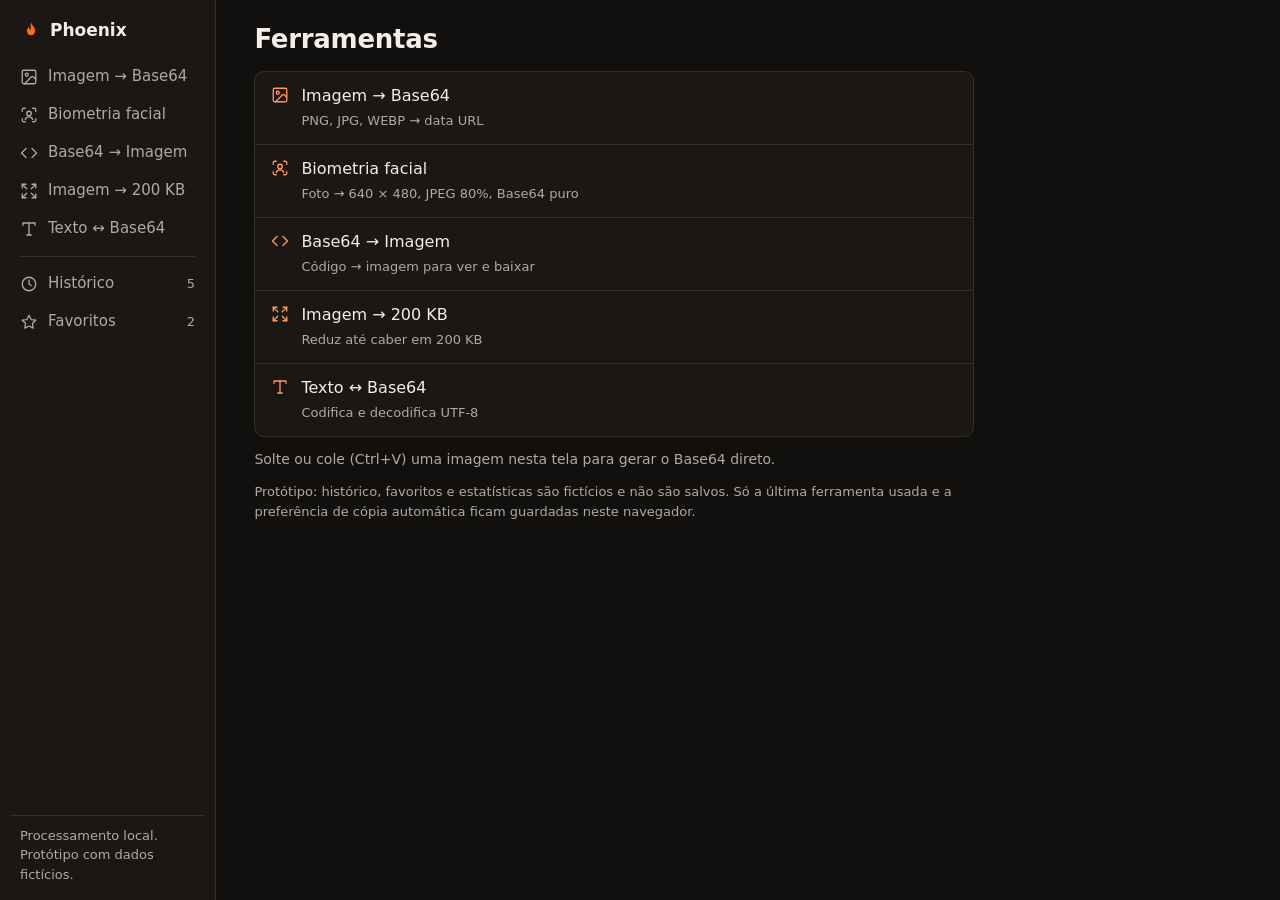
==== commit d08d734d: "feat: protótipo mais leve e direto Remove as esperas artificiais e mostra o indicador só acima de 15" ====
--- a/prototipo/index.html
+++ b/prototipo/index.html
@@ -6,235 +6,199 @@
 <meta name="theme-color" content="#12100E">
 <meta name="color-scheme" content="dark">
 <title>Phoenix V5 protótipo</title>
-<link rel="preconnect" href="https://fonts.googleapis.com">
-<link rel="preconnect" href="https://fonts.gstatic.com" crossorigin>
-<link href="https://fonts.googleapis.com/css2?family=IBM+Plex+Mono:wght@400;500&family=IBM+Plex+Sans:wght@400;500;600&display=swap" rel="stylesheet">
 <style>
-/* VOICE  ferramenta de trabalho: precisa, calma, sem enfeite
-   IDEA   bancada de conversão: entrada à esquerda, saída à direita, e uma régua que mede o que a conversão fez
-   PICTURE a própria ferramenta aberta, com a régua de tamanho (entrada x saída, em escala real) como assinatura
-   COLOUR carvão quente #12100E, superfícies #1A1714/#24201C, tinta #F3EEE7, brasa #FF6B1A só para ação e seleção
-   TYPE   IBM Plex Sans para a interface, IBM Plex Mono só para o conteúdo Base64
-   LAYOUT laptop: barra lateral + bancada em duas colunas com régua embaixo; celular: entrada, régua, saída, barra inferior */
+/* VOICE  ferramenta de uso diário: rápida, direta, sem enfeite
+   IDEA   bancada de conversão; cada ferramenta com o arranjo que a tarefa pede
+   PICTURE o próprio resultado (código, foto ajustada, antes e depois)
+   COLOUR carvão quente #12100E, superfícies #1A1714, tinta #F3EEE7, brasa #FF6B1A só para ação e seleção
+   TYPE   fontes do sistema (zero download); monoespaçada do sistema só no Base64
+   LAYOUT laptop: barra lateral estreita + ferramenta; celular: barra superior, ferramenta, barra inferior com 3 destinos */
 :root{color-scheme:dark;
   --bg:#12100E;--surface:#1A1714;--raised:#24201C;--sunken:#0D0C0A;
-  --line:#352F29;--line-2:#4A423A;--field:#746A60;
+  --line:#352F29;--field:#746A60;
   --ink:#F3EEE7;--ink-2:#B3A99D;--ink-3:#8F857A;
   --ember:#FF6B1A;--ember-hover:#FF8338;--ember-ink:#FF9A5C;--on-ember:#1C0D03;--ember-tint:rgba(255,107,26,.12);
-  --ok:#5CC98A;--ok-tint:rgba(92,201,138,.12);--err:#F2617A;--err-tint:rgba(242,97,122,.12);
-  --focus:#FFB089;
-  --r-sm:6px;--r-md:10px;--r-lg:14px;
-  --sans:"IBM Plex Sans",ui-sans-serif,system-ui,-apple-system,"Segoe UI",sans-serif;
-  --mono:"IBM Plex Mono",ui-monospace,SFMono-Regular,Menlo,Consolas,monospace;
+  --ok:#5CC98A;--err:#F2617A;--err-tint:rgba(242,97,122,.12);--focus:#FFB089;
+  --r-sm:6px;--r-md:10px;
+  --sans:system-ui,-apple-system,"Segoe UI",Roboto,"Helvetica Neue",Arial,sans-serif;
+  --mono:ui-monospace,SFMono-Regular,Menlo,Consolas,"Liberation Mono",monospace;
 }
 :root[data-theme=light],:root[data-theme=dark]{color-scheme:dark}
 *{box-sizing:border-box;min-width:0}
 html,body{height:100%}
 body{margin:0;background:var(--bg);color:var(--ink);font:16px/1.5 var(--sans);overflow-x:clip;-webkit-tap-highlight-color:transparent}
-button,input,textarea,select{font:inherit;color:inherit}
+button,input,textarea{font:inherit;color:inherit}
 button{cursor:pointer;touch-action:manipulation}
 img{max-width:100%;display:block}
 a{color:var(--ember-ink)}
 :focus-visible{outline:2px solid var(--focus);outline-offset:2px}
-.sr{position:absolute;width:1px;height:1px;overflow:hidden;clip:rect(0 0 0 0);white-space:nowrap}
-.icon{width:20px;height:20px;flex:none;stroke:currentColor;fill:none;stroke-width:1.75;stroke-linecap:round;stroke-linejoin:round}
-.icon.sm{width:16px;height:16px}
+[hidden]{display:none!important}
+.icon{width:18px;height:18px;flex:none;stroke:currentColor;fill:none;stroke-width:1.75;stroke-linecap:round;stroke-linejoin:round}
 
 /* Estrutura */
-.app{display:grid;grid-template-columns:248px minmax(0,1fr);min-height:100%;background:linear-gradient(90deg,var(--surface) 247px,var(--line) 247px 248px,transparent 248px)}
-.side{position:sticky;top:0;height:100vh;height:100dvh;background:var(--surface);border-right:1px solid var(--line);display:flex;flex-direction:column;padding:20px 12px}
-.brand{display:flex;align-items:center;gap:10px;padding:4px 10px 20px;text-decoration:none;color:var(--ink)}
-.brand svg{width:28px;height:28px}
-.brand b{font-weight:600;font-size:18px;letter-spacing:-.01em}
-.brand span{color:var(--ink-2);font-size:14px}
-.nav-group{margin-top:14px}
-.nav-group h2{font-size:13px;font-weight:500;color:var(--ink-2);margin:0 10px 6px}
-.nav a{display:flex;align-items:center;gap:10px;min-height:40px;padding:8px 10px;border-radius:var(--r-sm);color:var(--ink-2);text-decoration:none;font-size:15px}
+.app{display:grid;grid-template-columns:216px minmax(0,1fr);min-height:100%}
+.side{position:sticky;top:0;height:100vh;height:100dvh;background:var(--surface);border-right:1px solid var(--line);display:flex;flex-direction:column;padding:16px 10px}
+.brand{display:flex;align-items:center;gap:8px;padding:2px 10px 14px;color:var(--ink);text-decoration:none;font-weight:600;font-size:17px}
+.brand svg{width:22px;height:22px}
+.nav a{display:flex;align-items:center;gap:10px;min-height:38px;padding:6px 10px;border-radius:var(--r-sm);color:var(--ink-2);text-decoration:none;font-size:15px}
 .nav a:hover{background:var(--raised);color:var(--ink)}
 .nav a[aria-current=page]{background:var(--ember-tint);color:var(--ink)}
 .nav a[aria-current=page] .icon{color:var(--ember)}
 .nav .count{margin-left:auto;font-size:13px;color:var(--ink-2);font-variant-numeric:tabular-nums}
-.side-foot{margin-top:auto;padding:12px 10px 0;border-top:1px solid var(--line);font-size:13px;color:var(--ink-2);display:flex;gap:8px;align-items:flex-start}
-.side-foot .icon{color:var(--ok);margin-top:1px}
-main{padding:32px clamp(16px,4vw,48px) 64px;max-width:1240px;width:100%}
+.nav hr{border:0;border-top:1px solid var(--line);margin:8px 10px}
+.side-foot{margin:auto 0 0;padding:10px 10px 0;border-top:1px solid var(--line);font-size:13px;color:var(--ink-2)}
+main{padding:24px clamp(16px,3vw,40px) 40px;max-width:1240px;width:100%}
 .topbar,.bottombar{display:none}
 
-/* Cabeçalho da ferramenta */
-.head{display:flex;flex-wrap:wrap;align-items:flex-end;justify-content:space-between;gap:16px;margin-bottom:24px}
-.head h1{font-size:clamp(28px,3.2vw,36px);line-height:1.1;letter-spacing:-.02em;font-weight:600;margin:0 0 6px;text-wrap:balance}
-.head p{margin:0;color:var(--ink-2);max-width:62ch}
-.demo-note{font-size:13px;color:var(--ink-2);display:flex;gap:6px;align-items:center;margin:0 0 20px}
-.demo-note .icon{color:var(--ink-2)}
+h1{font-size:clamp(22px,2.2vw,26px);line-height:1.2;font-weight:600;letter-spacing:-.01em;margin:0}
+.head{display:flex;flex-wrap:wrap;align-items:baseline;justify-content:space-between;gap:6px 16px;margin-bottom:16px}
+.head p{margin:0;color:var(--ink-2);font-size:14px}
 
 /* Controles */
-.btn{text-decoration:none;display:inline-flex;align-items:center;justify-content:center;gap:8px;min-height:44px;padding:0 16px;border-radius:var(--r-sm);border:1px solid var(--field);background:var(--raised);color:var(--ink);font-weight:500;font-size:15px;white-space:nowrap;transition:background-color .15s,border-color .15s,color .15s}
-.btn:hover{border-color:var(--ink-3);background:#2B2621}
+.btn{display:inline-flex;align-items:center;justify-content:center;gap:8px;min-height:40px;padding:0 14px;border-radius:var(--r-sm);border:1px solid var(--field);background:var(--raised);color:var(--ink);font-weight:500;font-size:15px;white-space:nowrap;text-decoration:none;transition:background-color .12s,border-color .12s}
+.btn:hover{background:#2B2621}
 .btn.primary{background:var(--ember);border-color:var(--ember);color:var(--on-ember)}
 .btn.primary:hover{background:var(--ember-hover);border-color:var(--ember-hover)}
+.btn.primary.done{background:var(--ok);border-color:var(--ok);color:#06180D}
 .btn.ghost{background:transparent;border-color:transparent;color:var(--ink-2)}
 .btn.ghost:hover{color:var(--ink);background:var(--raised)}
-.btn.danger{background:transparent;border-color:var(--line-2);color:var(--err)}
+.btn.danger{background:transparent;color:var(--err)}
 .btn.danger:hover{border-color:var(--err);background:var(--err-tint)}
 .btn[disabled]{opacity:.45;cursor:not-allowed}
-.btn.icon-only{width:44px;padding:0}
-.btn .spin{display:none;width:16px;height:16px;border-radius:50%;border:2px solid currentColor;border-right-color:transparent;animation:spin .7s linear infinite}
-.btn[aria-busy=true] .spin{display:inline-block}
-.btn[aria-busy=true] .icon{display:none}
-@keyframes spin{to{transform:rotate(360deg)}}
-.seg{display:inline-flex;padding:3px;border:1px solid var(--line);border-radius:calc(var(--r-sm) + 3px);background:var(--sunken)}
-.seg button{min-height:38px;padding:0 14px;border:0;border-radius:var(--r-sm);background:transparent;color:var(--ink-2);font-size:15px;font-weight:500}
-.seg button[aria-pressed=true]{background:var(--raised);color:var(--ink);box-shadow:0 0 0 1px var(--line-2)}
-.actions{display:flex;flex-wrap:wrap;gap:8px;align-items:center}
-.actions .push{margin-left:auto}
-
-/* Bancada */
-.bench{display:grid;grid-template-columns:minmax(0,1fr) minmax(0,1.2fr);grid-template-areas:"in out" "ruler ruler";gap:16px}
-.pane{background:var(--surface);border:1px solid var(--line);border-radius:var(--r-lg);display:flex;flex-direction:column}
-.pane-in{grid-area:in}.pane-out{grid-area:out}
-.pane-head{display:flex;align-items:center;justify-content:space-between;gap:12px;padding:14px 16px;border-bottom:1px solid var(--line)}
-.pane-head h2{font-size:16px;font-weight:600;margin:0}
-.pane-head .meta{font-size:14px;color:var(--ink-2);font-variant-numeric:tabular-nums;white-space:nowrap}
-.pane-body{padding:16px;display:flex;flex-direction:column;gap:14px;flex:1}
-.drop{flex:1;min-height:260px;border:1.5px dashed var(--field);border-radius:var(--r-md);display:flex;flex-direction:column;align-items:center;justify-content:center;gap:12px;padding:24px;text-align:center;background:var(--sunken);transition:border-color .15s,background-color .15s}
+.btn.sq{width:40px;padding:0}
+.btn[aria-pressed=true]{color:var(--ember)}
+.linkbtn{background:none;border:0;padding:4px 2px;color:var(--ember-ink);text-decoration:underline;text-underline-offset:3px;font-size:14px}
+.row{display:flex;flex-wrap:wrap;gap:8px;align-items:center}
+.row .end{margin-left:auto}
+.switch{display:inline-flex;align-items:center;gap:8px;font-size:14px;color:var(--ink-2);cursor:pointer;min-height:40px}
+.switch input{appearance:none;width:34px;height:20px;border-radius:10px;background:var(--sunken);border:1px solid var(--field);position:relative;margin:0;cursor:pointer;flex:none}
+.switch input::after{content:"";position:absolute;top:2px;left:2px;width:14px;height:14px;border-radius:50%;background:var(--ink-2);transition:transform .12s}
+.switch input:checked{background:var(--ember);border-color:var(--ember)}
+.switch input:checked::after{transform:translateX(14px);background:var(--on-ember)}
+
+/* Superfícies */
+.panel{background:var(--surface);border:1px solid var(--line);border-radius:var(--r-md);padding:14px;display:flex;flex-direction:column;gap:10px}
+.panel-h{display:flex;align-items:center;justify-content:space-between;gap:10px;flex-wrap:wrap}
+.panel-h h2{font-size:15px;font-weight:600;margin:0}
+.meta{font-size:13px;color:var(--ink-2);font-variant-numeric:tabular-nums}
+#face-meta{flex-wrap:nowrap}
+.tag{font-size:13px;color:var(--ink-2);border:1px solid var(--line);border-radius:999px;padding:1px 9px;white-space:nowrap}
+.drop{border:1.5px dashed var(--field);border-radius:var(--r-md);background:var(--sunken);display:flex;flex-direction:column;align-items:center;justify-content:center;gap:8px;padding:18px;text-align:center;min-height:150px}
 .drop.over{border-color:var(--ember);background:var(--ember-tint)}
-.drop>.icon{width:28px;height:28px;color:var(--ink-2)}
-.drop p{margin:0;color:var(--ink-2);font-size:15px}
-.drop .rules{font-size:13px}
-.drop .links{display:flex;flex-wrap:wrap;gap:8px;justify-content:center}
-.linkbtn{background:none;border:0;padding:6px 4px;color:var(--ember-ink);text-decoration:underline;text-underline-offset:3px;font-size:15px;min-height:44px}
-.viewer{flex:1;min-height:260px;border-radius:var(--r-md);overflow:hidden;display:grid;place-items:center;padding:12px;
-  background-color:#1E1B18;background-image:linear-gradient(45deg,#25211D 25%,transparent 25%,transparent 75%,#25211D 75%),linear-gradient(45deg,#25211D 25%,transparent 25%,transparent 75%,#25211D 75%);background-size:20px 20px;background-position:0 0,10px 10px}
-.viewer img{max-height:340px;width:auto;object-fit:contain;box-shadow:0 1px 2px rgba(0,0,0,.4),0 8px 24px rgba(0,0,0,.35)}
-.facts{display:grid;grid-template-columns:repeat(2,minmax(0,1fr));gap:4px 16px;margin:0}
-.facts div{padding:6px 0;border-top:1px solid var(--line)}
-.facts dt{font-size:13px;color:var(--ink-2)}
-.facts dd{margin:0;font-weight:500;font-variant-numeric:tabular-nums;white-space:nowrap;overflow:hidden;text-overflow:ellipsis}
-.code{width:100%;flex:1;min-height:260px;resize:vertical;border:1px solid var(--field);border-radius:var(--r-md);background:var(--sunken);color:var(--ink);padding:12px 14px;font:13.5px/1.6 var(--mono);word-break:break-all;overflow-wrap:anywhere}
+.drop p{margin:0;color:var(--ink-2);font-size:14px}
+.file{display:grid;grid-template-columns:64px minmax(0,1fr) auto;gap:12px;align-items:center}
+.file img{width:64px;height:64px;object-fit:cover;border-radius:var(--r-sm);background:var(--raised)}
+.file b{display:block;font-weight:500;overflow:hidden;text-overflow:ellipsis;white-space:nowrap}
+.file small{color:var(--ink-2);font-size:13px;font-variant-numeric:tabular-nums}
+.code{width:100%;resize:vertical;border:1px solid var(--field);border-radius:var(--r-sm);background:var(--sunken);color:var(--ink);padding:10px 12px;font:13px/1.55 var(--mono);word-break:break-all;overflow-wrap:anywhere;height:clamp(150px,34vh,340px)}
+.code.text{font:16px/1.5 var(--sans);word-break:normal}
 .code::placeholder{color:var(--ink-3)}
-.code:focus{border-color:var(--ink-2)}
 .code[aria-invalid=true]{border-color:var(--err)}
-.fmt{display:inline-flex;align-items:center;gap:6px;font-size:13px;color:var(--ink-2);border:1px solid var(--line);border-radius:999px;padding:2px 10px;white-space:nowrap}
-.status{min-height:22px;font-size:14px;color:var(--ink-2);display:flex;gap:6px;align-items:center}
-.status.ok{color:var(--ok)}
-.status.err{color:var(--err)}
-.field-err{display:flex;gap:8px;align-items:flex-start;color:var(--err);font-size:14px;margin:0}
-.field-err[hidden]{display:none}
-.hint{font-size:13px;color:var(--ink-2);margin:0}
-
-/* Régua de tamanho */
-.ruler{grid-area:ruler;background:var(--surface);border:1px solid var(--line);border-radius:var(--r-lg);padding:16px 18px;display:grid;grid-template-columns:auto minmax(0,1fr) auto;gap:10px 14px;align-items:center}
-.ruler h2{grid-column:1/-1;font-size:16px;font-weight:600;margin:0;display:flex;justify-content:space-between;gap:12px;flex-wrap:wrap}
-.ruler h2 span{font-weight:500;color:var(--ink-2);font-size:15px;font-variant-numeric:tabular-nums}
-.ruler h2 span.up{color:var(--ember-ink)}
-.ruler h2 span.down{color:var(--ok)}
-.ruler .lbl{font-size:14px;color:var(--ink-2);white-space:nowrap}
-.track{position:relative;height:14px;background:var(--sunken);border-radius:3px}
-.bar{position:absolute;inset:0 auto 0 0;border-radius:3px;transform-origin:left;transition:transform .32s cubic-bezier(.2,.7,.2,1)}
-.bar.in{background:#6E655B}
-.bar.out{background:var(--ember)}
-.bar.out.small{background:var(--ok)}
-.limit{position:absolute;top:-5px;bottom:-5px;width:2px;background:var(--ink)}
-.limit span{position:absolute;top:calc(100% + 2px);left:50%;transform:translateX(-50%);font-size:13px;color:var(--ink);white-space:nowrap;padding-bottom:2px}
-.ruler .val{font-size:14px;font-variant-numeric:tabular-nums;white-space:nowrap;text-align:right;min-width:6.5em}
-.ruler.empty .track{background:repeating-linear-gradient(90deg,var(--sunken) 0 8px,transparent 8px 12px)}
-.ruler-note{grid-column:1/-1;margin:0;font-size:14px;color:var(--ink-2)}
-.ruler.has-limit .track.last{margin-bottom:22px}
-.ruler h2 span.same{color:var(--ok)}
+.status{margin:0;min-height:20px;font-size:14px;color:var(--ink-2);display:flex;gap:6px;align-items:center}
+.status.ok{color:var(--ok)}.status.err{color:var(--err)}
+.err-msg{margin:0;color:var(--err);font-size:14px}
+.check{background-color:#1E1B18;background-image:linear-gradient(45deg,#25211D 25%,transparent 25%,transparent 75%,#25211D 75%),linear-gradient(45deg,#25211D 25%,transparent 25%,transparent 75%,#25211D 75%);background-size:16px 16px;background-position:0 0,8px 8px;border-radius:var(--r-sm);display:grid;place-items:center;padding:8px;overflow:hidden}
+.check{position:relative}
+.check img{position:absolute;inset:0;margin:auto;max-width:calc(100% - 16px);max-height:calc(100% - 16px);width:auto;height:auto}
+.check p{margin:0}
+
+/* Linha de tamanho: compacta e só com resultado */
+.size{display:grid;gap:4px;font-size:13px;color:var(--ink-2);font-variant-numeric:tabular-nums}
+.size .nums{display:flex;flex-wrap:wrap;gap:2px 10px;align-items:baseline}
+.size .nums b{color:var(--ink);font-weight:500;white-space:nowrap}
+.size .d{white-space:nowrap}
+.size .d.up{color:var(--ember-ink)}.size .d.down{color:var(--ok)}.size .d.bad{color:var(--err)}
+.size .bars{position:relative;display:grid;gap:2px}
+.size .bar{height:4px;border-radius:2px;background:#6E655B}
+.size .bar.out{background:var(--ember)}.size .bar.out.down{background:var(--ok)}.size .bar.out.bad{background:var(--err)}
+.size .lim{position:absolute;top:-3px;bottom:-3px;width:2px;background:var(--ink)}
 
 /* Início */
-.home-drop{min-height:220px;margin-bottom:28px}
-.home-drop .drop{min-height:220px;flex-direction:row;gap:20px;justify-content:flex-start;text-align:left;padding:28px 32px}
-.home-drop .drop>.icon{width:40px;height:40px;color:var(--ember)}
-.home-drop .drop strong{display:block;font-size:20px;font-weight:600;color:var(--ink);margin-bottom:4px}
-.home-grid{display:grid;grid-template-columns:minmax(0,1.3fr) minmax(0,1fr);gap:32px}
-.sec-title{font-size:18px;font-weight:600;margin:0 0 10px;display:flex;justify-content:space-between;align-items:baseline;gap:12px}
-.sec-title a{font-size:14px;font-weight:500}
-.tools{list-style:none;margin:0;padding:0;border-top:1px solid var(--line)}
-.tools a{display:grid;grid-template-columns:40px minmax(0,1fr) auto;gap:12px;align-items:center;padding:14px 4px;border-bottom:1px solid var(--line);text-decoration:none;color:var(--ink)}
-.tools a:hover{background:var(--surface)}
-.tools .ti{width:40px;height:40px;border-radius:var(--r-sm);background:var(--raised);display:grid;place-items:center;color:var(--ember-ink)}
-.tools b{font-weight:500;display:block}
-.tools small{color:var(--ink-2);font-size:14px}
-.tools .chev{color:var(--ink-3)}
-.stats{display:grid;grid-template-columns:repeat(2,minmax(0,1fr));margin:0 0 24px;border-top:1px solid var(--line)}
-.stats div{padding:12px 4px;border-bottom:1px solid var(--line)}
-.stats div:nth-child(odd){border-right:1px solid var(--line);padding-right:12px}
-.stats div:nth-child(even){padding-left:16px}
-.stats dt{font-size:14px;color:var(--ink-2)}
-.stats dd{margin:2px 0 0;font-size:28px;font-weight:600;letter-spacing:-.02em;font-variant-numeric:tabular-nums}
-
-/* Listas (histórico/favoritos) */
+.tools{list-style:none;margin:0;padding:0;max-width:720px;border:1px solid var(--line);border-radius:var(--r-md);overflow:hidden;background:var(--surface)}
+.tools li+li{border-top:1px solid var(--line)}
+.tools a{display:flex;gap:12px;align-items:flex-start;padding:12px 16px;color:var(--ink);text-decoration:none;min-height:60px}
+.tools a:hover{background:var(--raised)}
+.tools .icon{margin-top:2px;color:var(--ember-ink)}
+.tools b{display:block;font-weight:500}
+.tools small{color:var(--ink-2);font-size:13px}
+.tools .last{color:var(--ember-ink)}
+.hint{margin:12px 0 0;font-size:14px;color:var(--ink-2);max-width:720px}
+.home.over .tools{outline:2px dashed var(--ember);outline-offset:4px}
+
+/* Arranjos por ferramenta */
+.l-img{display:grid;grid-template-columns:minmax(240px,320px) minmax(0,1fr);gap:14px;align-items:start}
+.l-face{display:grid;grid-template-columns:minmax(260px,400px) minmax(0,1fr);gap:14px;align-items:start}
+.l-face .drop,.l-face .check{height:clamp(170px,32vh,300px)}
+.l-face .code{height:clamp(110px,20vh,200px)}
+.l-b64{display:grid;grid-template-columns:minmax(0,1fr) minmax(0,1fr);gap:14px;align-items:start}
+.l-b64 .check{height:clamp(150px,34vh,340px)}
+.l-cmp .compare{display:grid;grid-template-columns:repeat(2,minmax(0,1fr));gap:12px}
+.l-cmp figure{margin:0;display:grid;gap:6px}
+.l-cmp .check{height:clamp(130px,30vh,280px)}
+.l-cmp figcaption{font-size:13px;color:var(--ink-2);font-variant-numeric:tabular-nums}
+.l-txt{display:grid;grid-template-columns:minmax(0,1fr) auto minmax(0,1fr);gap:12px;align-items:start}
+.l-txt .mid{display:flex;flex-direction:column;gap:8px;padding-top:46px}
+.l-txt .code{height:clamp(140px,30vh,320px)}
+
+/* Listas */
+.stats{margin:0 0 12px;font-size:14px;color:var(--ink-2);font-variant-numeric:tabular-nums}
+.stats b{color:var(--ink);font-weight:500}
 .list{list-style:none;margin:0;padding:0;border-top:1px solid var(--line)}
-.item{display:grid;grid-template-columns:48px minmax(0,1fr) auto;gap:14px;align-items:center;padding:12px 4px;border-bottom:1px solid var(--line)}
-.item img{width:48px;height:48px;object-fit:cover;border-radius:var(--r-sm);background:var(--raised)}
-.item b{font-weight:500;display:block;overflow:hidden;text-overflow:ellipsis;white-space:nowrap}
-.item small{color:var(--ink-2);font-size:14px}
-.item .actions{gap:4px;flex-wrap:nowrap}
-.list.compact .item{grid-template-columns:40px minmax(0,1fr) auto;padding:10px 4px}
-.list.compact img{width:40px;height:40px}
-.list.compact .size{font-size:14px;color:var(--ink-2);white-space:nowrap;font-variant-numeric:tabular-nums}
-.empty{padding:40px 16px;text-align:center;border:1px dashed var(--line-2);border-radius:var(--r-lg);color:var(--ink-2)}
-.empty p{margin:0 0 14px}
-.list-head{display:flex;flex-wrap:wrap;justify-content:space-between;align-items:center;gap:12px;margin-bottom:12px}
-.list-head p{margin:0;color:var(--ink-2);font-size:14px}
-
-/* Texto */
-.text-bench{grid-template-areas:"in out" "act act"}
-.text-act{grid-area:act;display:flex;flex-wrap:wrap;gap:8px}
-
-/* Toast e diálogo */
-.toasts{position:fixed;left:50%;bottom:24px;transform:translateX(-50%);display:flex;flex-direction:column;gap:8px;z-index:50;width:min(420px,calc(100vw - 32px));pointer-events:none}
-.toast{display:flex;gap:10px;align-items:flex-start;background:var(--raised);border:1px solid var(--line-2);border-radius:var(--r-md);padding:12px 14px;font-size:15px;box-shadow:0 1px 2px rgba(0,0,0,.4),0 10px 30px rgba(0,0,0,.45)}
-.toast .icon{color:var(--ok)}
-.toast.err .icon{color:var(--err)}
-dialog{border:1px solid var(--line-2);border-radius:var(--r-lg);background:var(--surface);color:var(--ink);padding:24px;width:min(440px,calc(100vw - 32px));box-shadow:0 1px 2px rgba(0,0,0,.4),0 24px 60px rgba(0,0,0,.55)}
+.item{display:grid;grid-template-columns:40px minmax(0,1fr) auto;gap:12px;align-items:center;padding:8px 2px;border-bottom:1px solid var(--line)}
+.item img{width:40px;height:40px;object-fit:cover;border-radius:var(--r-sm)}
+.item b{display:block;font-weight:500;overflow:hidden;text-overflow:ellipsis;white-space:nowrap}
+.item small{color:var(--ink-2);font-size:13px}
+.item .row{gap:2px;flex-wrap:nowrap}
+.empty{padding:28px 12px;text-align:center;color:var(--ink-2)}
+.empty p{margin:0 0 10px}
+.note{font-size:13px;color:var(--ink-2)}
+
+.toasts{position:fixed;left:50%;bottom:20px;transform:translateX(-50%);display:grid;gap:6px;z-index:50;width:min(380px,calc(100vw - 32px));pointer-events:none}
+.toast{background:var(--raised);border:1px solid var(--field);border-radius:var(--r-sm);padding:10px 12px;font-size:14px;box-shadow:0 8px 24px rgba(0,0,0,.45)}
+dialog{border:1px solid var(--field);border-radius:var(--r-md);background:var(--surface);color:var(--ink);padding:20px;width:min(400px,calc(100vw - 32px));box-shadow:0 20px 50px rgba(0,0,0,.55)}
 dialog::backdrop{background:rgba(6,5,4,.7)}
-dialog h2{margin:0 0 8px;font-size:20px;font-weight:600}
-dialog p{margin:0 0 20px;color:var(--ink-2)}
-dialog .actions{justify-content:flex-end}
-.sheet{margin:auto auto 0;width:100%;max-width:100%;border-radius:var(--r-lg) var(--r-lg) 0 0;padding:16px 12px calc(16px + env(safe-area-inset-bottom,0px))}
-.sheet h2{padding:0 10px}
-
-[hidden]{display:none!important}
+dialog h2{margin:0 0 6px;font-size:18px}
+dialog p{margin:0 0 16px;color:var(--ink-2)}
+dialog .row{justify-content:flex-end}
+
 [data-view]{display:none}
 [data-view].on{display:block}
 
-/* Responsivo */
-@media (max-width:1080px){
-  .bench{grid-template-columns:minmax(0,1fr);grid-template-areas:"in" "out" "ruler"}
-  .text-bench{grid-template-areas:"in" "act" "out"}
-  .home-grid{grid-template-columns:minmax(0,1fr)}
-}
-@media (max-width:900px){
-  .app{grid-template-columns:minmax(0,1fr);background:none}
+@media (max-width:1000px){
+  .l-img,.l-face,.l-b64{grid-template-columns:minmax(0,1fr)}
+  .l-txt{grid-template-columns:minmax(0,1fr)}
+  .l-txt .mid{flex-direction:row;flex-wrap:wrap;padding-top:0}
+}
+@media (max-width:820px){
+  .app{grid-template-columns:minmax(0,1fr)}
   .side{display:none}
-  .topbar{display:flex;align-items:center;justify-content:space-between;gap:12px;position:sticky;top:0;z-index:20;background:rgba(18,16,14,.94);backdrop-filter:blur(8px);border-bottom:1px solid var(--line);padding:10px max(16px,env(safe-area-inset-right,0px)) 10px max(16px,env(safe-area-inset-left,0px))}
+  .topbar{display:flex;align-items:center;justify-content:space-between;gap:12px;position:sticky;top:0;z-index:20;background:var(--bg);border-bottom:1px solid var(--line);min-height:48px;padding:0 max(16px,env(safe-area-inset-right,0px)) 0 max(16px,env(safe-area-inset-left,0px))}
   .topbar .brand{padding:0}
-  .topbar .where{font-size:14px;color:var(--ink-2);text-align:right;overflow:hidden;text-overflow:ellipsis;white-space:nowrap}
-  .bottombar{display:grid;grid-template-columns:repeat(4,minmax(0,1fr));position:fixed;left:0;right:0;bottom:0;z-index:20;background:var(--surface);border-top:1px solid var(--line);padding:4px 4px calc(4px + env(safe-area-inset-bottom,0px))}
-  .bottombar a,.bottombar button{display:flex;flex-direction:column;align-items:center;justify-content:center;gap:2px;min-height:56px;border:0;background:none;color:var(--ink-2);font-size:13px;text-decoration:none;border-radius:var(--r-sm)}
+  .topbar .where{font-size:14px;color:var(--ink-2);overflow:hidden;text-overflow:ellipsis;white-space:nowrap}
+  .bottombar{display:grid;grid-template-columns:repeat(3,minmax(0,1fr));position:fixed;left:0;right:0;bottom:0;z-index:20;background:var(--surface);border-top:1px solid var(--line);padding:2px 4px env(safe-area-inset-bottom,0px)}
+  .bottombar a{display:flex;flex-direction:column;align-items:center;justify-content:center;gap:2px;min-height:52px;color:var(--ink-2);font-size:13px;text-decoration:none}
   .bottombar [aria-current=page]{color:var(--ink)}
   .bottombar [aria-current=page] .icon{color:var(--ember)}
-  main{padding:20px 16px calc(96px + env(safe-area-inset-bottom,0px))}
-  .toasts{bottom:calc(76px + env(safe-area-inset-bottom,0px))}
-  .home-drop .drop{flex-direction:column;text-align:center;justify-content:center;padding:24px}
-}
-@media (max-width:600px){
-  .head{margin-bottom:18px}
-  .drop,.viewer,.code{min-height:200px}
-  .ruler{grid-template-columns:auto minmax(0,1fr);}
-  .ruler .val{grid-column:2;text-align:left;margin-top:-6px}
-  .actions .push{margin-left:0}
-  .item .btn.icon-only{width:40px;min-height:40px}
-}
-@media (prefers-reduced-motion:reduce){
-  *{transition:none!important;animation:none!important}
-}
+  main{padding:14px 16px calc(72px + env(safe-area-inset-bottom,0px))}
+  .head{margin-bottom:12px}
+  .head .desc{display:none}
+  .toasts{bottom:calc(66px + env(safe-area-inset-bottom,0px))}
+  .drop{min-height:120px}
+  .code{height:clamp(110px,20vh,200px)}
+  .l-face .drop,.l-face .check{height:clamp(130px,22vh,200px)}
+  .l-face .code{height:72px}
+  .tools a{padding:12px 14px}
+}
+@media (max-width:420px){
+  .file{grid-template-columns:52px minmax(0,1fr) auto}
+  .file img{width:52px;height:52px}
+}
+@media (prefers-reduced-motion:reduce){*{transition:none!important}}
 </style>
 </head>
 <body>
 <svg width="0" height="0" style="position:absolute" aria-hidden="true">
-  <symbol id="i-home" viewBox="0 0 24 24"><path d="M3 10.5 12 3l9 7.5"/><path d="M5 9.5V21h14V9.5"/><path d="M10 21v-6h4v6"/></symbol>
+  <symbol id="i-grid" viewBox="0 0 24 24"><rect x="3" y="3" width="7" height="7" rx="1"/><rect x="14" y="3" width="7" height="7" rx="1"/><rect x="3" y="14" width="7" height="7" rx="1"/><rect x="14" y="14" width="7" height="7" rx="1"/></symbol>
   <symbol id="i-image" viewBox="0 0 24 24"><rect x="3" y="3" width="18" height="18" rx="2"/><circle cx="9" cy="9" r="2"/><path d="m21 15-3.1-3.1a2 2 0 0 0-2.8 0L6 21"/></symbol>
   <symbol id="i-code" viewBox="0 0 24 24"><path d="m16 18 6-6-6-6"/><path d="m8 6-6 6 6 6"/></symbol>
   <symbol id="i-face" viewBox="0 0 24 24"><path d="M3 7V5a2 2 0 0 1 2-2h2"/><path d="M17 3h2a2 2 0 0 1 2 2v2"/><path d="M21 17v2a2 2 0 0 1-2 2h-2"/><path d="M7 21H5a2 2 0 0 1-2-2v-2"/><circle cx="12" cy="10" r="3"/><path d="M7 18c.8-2.3 2.7-3.5 5-3.5s4.2 1.2 5 3.5"/></symbol>
@@ -245,599 +209,496 @@
   <symbol id="i-copy" viewBox="0 0 24 24"><rect x="9" y="9" width="12" height="12" rx="2"/><path d="M5 15H4a1 1 0 0 1-1-1V4a1 1 0 0 1 1-1h10a1 1 0 0 1 1 1v1"/></symbol>
   <symbol id="i-download" viewBox="0 0 24 24"><path d="M12 3v12"/><path d="m7 10 5 5 5-5"/><path d="M5 21h14"/></symbol>
   <symbol id="i-trash" viewBox="0 0 24 24"><path d="M3 6h18"/><path d="M8 6V4h8v2"/><path d="M6 6l1 15h10l1-15"/></symbol>
-  <symbol id="i-upload" viewBox="0 0 24 24"><path d="M12 15V3"/><path d="m7 8 5-5 5 5"/><path d="M5 21h14"/></symbol>
   <symbol id="i-check" viewBox="0 0 24 24"><path d="M20 6 9 17l-5-5"/></symbol>
   <symbol id="i-alert" viewBox="0 0 24 24"><circle cx="12" cy="12" r="9"/><path d="M12 8v5"/><path d="M12 16h.01"/></symbol>
-  <symbol id="i-lock" viewBox="0 0 24 24"><rect x="4" y="11" width="16" height="10" rx="2"/><path d="M8 11V7a4 4 0 0 1 8 0v4"/></symbol>
-  <symbol id="i-grid" viewBox="0 0 24 24"><rect x="3" y="3" width="7" height="7" rx="1"/><rect x="14" y="3" width="7" height="7" rx="1"/><rect x="3" y="14" width="7" height="7" rx="1"/><rect x="14" y="14" width="7" height="7" rx="1"/></symbol>
-  <symbol id="i-chev" viewBox="0 0 24 24"><path d="m9 6 6 6-6 6"/></symbol>
-  <symbol id="i-info" viewBox="0 0 24 24"><circle cx="12" cy="12" r="9"/><path d="M12 11v5"/><path d="M12 8h.01"/></symbol>
-  <symbol id="i-swap" viewBox="0 0 24 24"><path d="M4 8h13"/><path d="m13 4 4 4-4 4"/><path d="M20 16H7"/><path d="m11 12-4 4 4 4"/></symbol>
-  <symbol id="logo" viewBox="0 0 32 32"><path d="M16 3c1 5 6 7 6 13a6 6 0 0 1-12 0c0-3 1.5-4.5 3-6 0 2.5 1 4 3 4-1.5-4 0-8 0-11Z" fill="#FF6B1A" stroke="none"/><path d="M16 29a9 9 0 0 1-9-9" stroke="#FF9A5C" stroke-width="2" fill="none" stroke-linecap="round"/><path d="M16 29a9 9 0 0 0 9-9" stroke="#FF9A5C" stroke-width="2" fill="none" stroke-linecap="round"/></symbol>
+  <symbol id="logo" viewBox="0 0 32 32"><path d="M16 3c1 5 6 7 6 13a6 6 0 0 1-12 0c0-3 1.5-4.5 3-6 0 2.5 1 4 3 4-1.5-4 0-8 0-11Z" fill="#FF6B1A"/></symbol>
 </svg>
 
 <div class="app">
   <aside class="side" aria-label="Navegação">
-    <a class="brand" href="#inicio"><svg aria-hidden="true"><use href="#logo"/></svg><b>Phoenix</b><span>V5</span></a>
-    <nav class="nav" aria-label="Principal">
-      <a href="#inicio" data-nav="inicio"><svg class="icon"><use href="#i-home"/></svg>Início</a>
-      <div class="nav-group"><h2>Ferramentas</h2>
-        <a href="#imagem-base64" data-nav="imagem-base64"><svg class="icon"><use href="#i-image"/></svg>Imagem → Base64</a>
-        <a href="#biometria" data-nav="biometria"><svg class="icon"><use href="#i-face"/></svg>Biometria facial</a>
-        <a href="#base64-imagem" data-nav="base64-imagem"><svg class="icon"><use href="#i-code"/></svg>Base64 → Imagem</a>
-        <a href="#comprimir" data-nav="comprimir"><svg class="icon"><use href="#i-shrink"/></svg>Imagem → 200 KB</a>
-        <a href="#texto" data-nav="texto"><svg class="icon"><use href="#i-text"/></svg>Texto ↔ Base64</a>
-      </div>
-      <div class="nav-group"><h2>Seus dados</h2>
-        <a href="#historico" data-nav="historico"><svg class="icon"><use href="#i-clock"/></svg>Histórico<span class="count" data-count="hist"></span></a>
-        <a href="#favoritos" data-nav="favoritos"><svg class="icon"><use href="#i-star"/></svg>Favoritos<span class="count" data-count="fav"></span></a>
-      </div>
+    <a class="brand" href="#inicio"><svg aria-hidden="true"><use href="#logo"/></svg>Phoenix</a>
+    <nav class="nav" aria-label="Ferramentas e dados">
+      <a href="#imagem-base64" data-nav="imagem-base64"><svg class="icon" aria-hidden="true"><use href="#i-image"/></svg>Imagem → Base64</a>
+      <a href="#biometria" data-nav="biometria"><svg class="icon" aria-hidden="true"><use href="#i-face"/></svg>Biometria facial</a>
+      <a href="#base64-imagem" data-nav="base64-imagem"><svg class="icon" aria-hidden="true"><use href="#i-code"/></svg>Base64 → Imagem</a>
+      <a href="#comprimir" data-nav="comprimir"><svg class="icon" aria-hidden="true"><use href="#i-shrink"/></svg>Imagem → 200 KB</a>
+      <a href="#texto" data-nav="texto"><svg class="icon" aria-hidden="true"><use href="#i-text"/></svg>Texto ↔ Base64</a>
+      <hr>
+      <a href="#historico" data-nav="historico"><svg class="icon" aria-hidden="true"><use href="#i-clock"/></svg>Histórico<span class="count" data-count="hist"></span></a>
+      <a href="#favoritos" data-nav="favoritos"><svg class="icon" aria-hidden="true"><use href="#i-star"/></svg>Favoritos<span class="count" data-count="fav"></span></a>
     </nav>
-    <p class="side-foot"><svg class="icon sm"><use href="#i-lock"/></svg>Tudo é processado neste navegador. Nada é enviado para servidores.</p>
+    <p class="side-foot">Processamento local. Protótipo com dados fictícios.</p>
   </aside>
 
   <header class="topbar">
-    <a class="brand" href="#inicio"><svg aria-hidden="true"><use href="#logo"/></svg><b>Phoenix</b></a>
-    <span class="where" id="where">Início</span>
+    <a class="brand" href="#inicio"><svg aria-hidden="true"><use href="#logo"/></svg>Phoenix</a>
+    <span class="where" id="where"></span>
   </header>
 
   <main id="main" tabindex="-1">
-    <p class="demo-note"><svg class="icon sm"><use href="#i-info"/></svg>Protótipo de design. Histórico, favoritos e números são fictícios e nada é salvo.</p>
-
-    <!-- INÍCIO -->
-    <section data-view="inicio" aria-labelledby="t-inicio">
-      <div class="head"><div><h1 id="t-inicio">O que você vai converter?</h1><p>Imagens, Base64 e texto, sem sair do navegador.</p></div></div>
-      <div class="home-drop" data-drop="home">
-        <div class="drop">
-          <svg class="icon" aria-hidden="true"><use href="#i-upload"/></svg>
-          <div><strong>Solte uma imagem para gerar o Base64</strong>
-            <p>Ou cole com Ctrl+V. PNG, JPG ou WEBP de até 3 MB.</p>
-            <div class="links" style="justify-content:inherit;margin-top:10px">
-              <button class="btn primary" data-pick="home"><svg class="icon"><use href="#i-image"/></svg>Escolher imagem</button>
-              <button class="linkbtn" data-sample="home">Usar imagem de exemplo</button>
-            </div>
+    <section data-view="inicio" class="home" aria-labelledby="t-inicio">
+      <div class="head"><h1 id="t-inicio">Ferramentas</h1></div>
+      <ul class="tools" id="tools"></ul>
+      <p class="hint">Solte ou cole (Ctrl+V) uma imagem nesta tela para gerar o Base64 direto.</p>
+      <p class="hint note">Protótipo: histórico, favoritos e estatísticas são fictícios e não são salvos. Só a última ferramenta usada e a preferência de cópia automática ficam guardadas neste navegador.</p>
+    </section>
+
+    <section data-view="imagem-base64" aria-labelledby="t-img">
+      <div class="head"><h1 id="t-img">Imagem → Base64</h1><p class="desc">Gera um data URL da imagem, sem alterá-la.</p></div>
+      <div class="l-img">
+        <div class="panel" data-drop="img">
+          <div class="drop" id="img-drop">
+            <p>Arraste, cole (Ctrl+V) ou</p>
+            <button class="btn primary" data-pick="img"><svg class="icon" aria-hidden="true"><use href="#i-image"/></svg>Escolher imagem</button>
+            <p>PNG, JPG ou WEBP até 3 MB · <button class="linkbtn" data-sample="img">exemplo</button></p>
           </div>
-        </div>
-      </div>
-      <div class="home-grid">
-        <div>
-          <h2 class="sec-title">Ferramentas</h2>
-          <ul class="tools">
-            <li><a href="#imagem-base64"><span class="ti"><svg class="icon"><use href="#i-image"/></svg></span><span><b>Imagem → Base64</b><small>Gera um data URL a partir de PNG, JPG ou WEBP</small></span><svg class="icon chev"><use href="#i-chev"/></svg></a></li>
-            <li><a href="#biometria"><span class="ti"><svg class="icon"><use href="#i-face"/></svg></span><span><b>Biometria facial</b><small>Foto em até 640 × 480, JPEG 80%, para cadastro facial</small></span><svg class="icon chev"><use href="#i-chev"/></svg></a></li>
-            <li><a href="#base64-imagem"><span class="ti"><svg class="icon"><use href="#i-code"/></svg></span><span><b>Base64 → Imagem</b><small>Mostra e baixa a imagem de um código Base64</small></span><svg class="icon chev"><use href="#i-chev"/></svg></a></li>
-            <li><a href="#comprimir"><span class="ti"><svg class="icon"><use href="#i-shrink"/></svg></span><span><b>Imagem → 200 KB</b><small>Reduz uma imagem até caber em 200 KB</small></span><svg class="icon chev"><use href="#i-chev"/></svg></a></li>
-            <li><a href="#texto"><span class="ti"><svg class="icon"><use href="#i-text"/></svg></span><span><b>Texto ↔ Base64</b><small>Codifica e decodifica texto em UTF-8</small></span><svg class="icon chev"><use href="#i-chev"/></svg></a></li>
-          </ul>
-        </div>
-        <div>
-          <h2 class="sec-title">Atividade</h2>
-          <dl class="stats" id="stats"></dl>
-          <h2 class="sec-title">Recentes <a href="#historico">Ver histórico</a></h2>
-          <ul class="list compact" id="recent"></ul>
+          <div class="file" id="img-file" hidden><img alt=""><span><b></b><small></small></span><button class="btn ghost" data-pick="img">Trocar</button></div>
+          <div class="size" id="img-size" hidden></div>
+          <p class="err-msg" id="img-err" role="alert" hidden></p>
+        </div>
+        <div class="panel">
+          <div class="panel-h"><h2><label for="img-out">Base64</label></h2><span class="tag" id="img-fmt" hidden>Data URL</span></div>
+          <textarea id="img-out" class="code" readonly placeholder="O data URL aparece aqui…" spellcheck="false" translate="no"></textarea>
+          <div class="row">
+            <button class="btn primary" id="img-copy" disabled><svg class="icon" aria-hidden="true"><use href="#i-copy"/></svg><span>Copiar</span></button>
+            <button class="btn" id="img-txt" disabled><svg class="icon" aria-hidden="true"><use href="#i-download"/></svg>.txt</button>
+            <button class="btn sq" id="img-fav" disabled aria-pressed="false" aria-label="Favoritar" title="Favoritar"><svg class="icon" aria-hidden="true"><use href="#i-star"/></svg></button>
+            <button class="btn ghost" id="img-clear" disabled>Limpar</button>
+            <label class="switch end"><input type="checkbox" data-autocopy>Copiar ao converter</label>
+          </div>
+          <p class="status" id="img-status" role="status" aria-live="polite"></p>
         </div>
       </div>
     </section>
 
-    <!-- IMAGEM → BASE64 / BIOMETRIA (mesma bancada) -->
-    <section data-view="imagem-base64" aria-labelledby="t-img">
-      <div class="head">
-        <div><h1 id="t-img">Imagem → Base64</h1><p id="img-desc">Converte a imagem sem alterá-la e entrega um data URL pronto para colar.</p></div>
-        <div class="seg" role="group" aria-label="Perfil de conversão">
-          <button type="button" data-mode="padrao" aria-pressed="true">Padrão</button>
-          <button type="button" data-mode="facial" aria-pressed="false">Biometria facial</button>
-        </div>
-      </div>
-      <div class="bench">
-        <section class="pane pane-in" aria-labelledby="in-t">
-          <div class="pane-head"><h2 id="in-t">Imagem</h2><span class="meta" id="in-meta"></span></div>
-          <div class="pane-body">
-            <div class="drop" data-drop="img" id="img-drop">
-              <svg class="icon" aria-hidden="true"><use href="#i-upload"/></svg>
-              <p>Arraste uma imagem para cá ou cole com Ctrl+V</p>
-              <div class="links">
-                <button class="btn primary" data-pick="img"><svg class="icon"><use href="#i-image"/></svg>Escolher imagem</button>
-                <button class="linkbtn" data-sample="img">Usar imagem de exemplo</button>
-              </div>
-              <p class="rules" id="img-rules">PNG, JPG ou WEBP, até 3 MB</p>
-            </div>
-            <div class="viewer" id="img-viewer" hidden><img id="img-preview" alt=""></div>
-            <dl class="facts" id="img-facts" hidden></dl>
-            <div class="actions" id="img-in-actions" hidden>
-              <button class="btn" data-pick="img"><svg class="icon"><use href="#i-swap"/></svg>Trocar imagem</button>
-            </div>
+    <section data-view="biometria" aria-labelledby="t-face">
+      <div class="head"><h1 id="t-face">Biometria facial</h1><p class="desc">Ajusta para até 640 × 480, JPEG 80%, fundo branco. Entrega Base64 puro.</p></div>
+      <div class="l-face">
+        <div class="panel" data-drop="face">
+          <div class="drop" id="face-drop">
+            <p>Arraste, cole (Ctrl+V) ou</p>
+            <button class="btn primary" data-pick="face"><svg class="icon" aria-hidden="true"><use href="#i-face"/></svg>Escolher foto</button>
+            <p>PNG, JPG ou WEBP até 3 MB · <button class="linkbtn" data-sample="face">exemplo</button></p>
           </div>
-        </section>
-        <section class="pane pane-out" aria-labelledby="out-t">
-          <div class="pane-head"><h2 id="out-t">Base64</h2><span class="fmt" id="img-fmt" hidden></span></div>
-          <div class="pane-body">
-            <label class="sr" for="img-out">Código Base64 gerado</label>
-            <textarea id="img-out" class="code" readonly placeholder="O código aparece aqui depois que você escolher uma imagem…" spellcheck="false" translate="no"></textarea>
-            <div class="actions">
-              <button class="btn primary" id="img-copy" disabled><svg class="icon"><use href="#i-copy"/></svg>Copiar</button>
-              <button class="btn" id="img-txt" disabled><svg class="icon"><use href="#i-download"/></svg>Baixar .txt</button>
-              <button class="btn" id="img-fav" disabled aria-pressed="false"><svg class="icon"><use href="#i-star"/></svg>Favoritar</button>
-              <button class="btn ghost push" id="img-clear" disabled><svg class="icon"><use href="#i-trash"/></svg>Limpar</button>
-            </div>
-            <p class="status" id="img-status" role="status" aria-live="polite"></p>
+          <div class="check" id="face-view" hidden><img id="face-img" alt=""></div>
+          <div class="panel-h" id="face-meta" hidden><span class="meta" id="face-dims"></span><button class="btn ghost" data-pick="face">Trocar</button></div>
+          <div class="size" id="face-size" hidden></div>
+          <p class="err-msg" id="face-err" role="alert" hidden></p>
+        </div>
+        <div class="panel">
+          <div class="panel-h"><h2><label for="face-out">Base64</label></h2><span class="tag" id="face-fmt" hidden>Base64 puro</span></div>
+          <textarea id="face-out" class="code" readonly placeholder="O código aparece aqui…" spellcheck="false" translate="no"></textarea>
+          <div class="row">
+            <button class="btn primary" id="face-copy" disabled><svg class="icon" aria-hidden="true"><use href="#i-copy"/></svg><span>Copiar</span></button>
+            <button class="btn" id="face-txt" disabled><svg class="icon" aria-hidden="true"><use href="#i-download"/></svg>.txt</button>
+            <button class="btn sq" id="face-fav" disabled aria-pressed="false" aria-label="Favoritar" title="Favoritar"><svg class="icon" aria-hidden="true"><use href="#i-star"/></svg></button>
+            <button class="btn ghost" id="face-clear" disabled>Limpar</button>
+            <label class="switch end"><input type="checkbox" data-autocopy>Copiar ao converter</label>
           </div>
-        </section>
-        <section class="ruler empty" id="img-ruler" aria-labelledby="img-ruler-t"></section>
+          <p class="status" id="face-status" role="status" aria-live="polite"></p>
+        </div>
       </div>
     </section>
 
-    <!-- BASE64 → IMAGEM -->
     <section data-view="base64-imagem" aria-labelledby="t-b64">
-      <div class="head"><div><h1 id="t-b64">Base64 → Imagem</h1><p>Cole um código Base64 ou um data URL para ver e baixar a imagem.</p></div></div>
-      <div class="bench">
-        <section class="pane pane-in" aria-labelledby="b64-in-t">
-          <div class="pane-head"><h2 id="b64-in-t">Código</h2><span class="meta" id="b64-count">0 caracteres</span></div>
-          <div class="pane-body">
-            <label class="sr" for="b64-in">Código Base64 de entrada</label>
-            <textarea id="b64-in" class="code" placeholder="[data-uri]… ou só iVBORw0KGgo…" spellcheck="false" aria-describedby="b64-err" translate="no"></textarea>
-            <p class="field-err" id="b64-err" hidden><svg class="icon sm"><use href="#i-alert"/></svg><span></span></p>
-            <div class="actions">
-              <button class="btn primary" id="b64-go"><span class="spin" aria-hidden="true"></span><svg class="icon"><use href="#i-image"/></svg>Mostrar imagem</button>
-              <button class="linkbtn" id="b64-sample">Colar código de exemplo</button>
-              <button class="btn ghost push" id="b64-clear"><svg class="icon"><use href="#i-trash"/></svg>Limpar</button>
-            </div>
-          </div>
-        </section>
-        <section class="pane pane-out" aria-labelledby="b64-out-t">
-          <div class="pane-head"><h2 id="b64-out-t">Imagem</h2><span class="fmt" id="b64-fmt" hidden></span></div>
-          <div class="pane-body">
-            <div class="drop" id="b64-empty" style="border-style:solid"><svg class="icon" aria-hidden="true"><use href="#i-image"/></svg><p>A imagem aparece aqui.</p></div>
-            <div class="viewer" id="b64-viewer" hidden><img id="b64-preview" alt="Imagem decodificada do Base64"></div>
-            <dl class="facts" id="b64-facts" hidden></dl>
-            <div class="actions"><button class="btn primary" id="b64-dl" disabled><svg class="icon"><use href="#i-download"/></svg>Baixar imagem</button></div>
-            <p class="status" id="b64-status" role="status" aria-live="polite"></p>
-          </div>
-        </section>
+      <div class="head"><h1 id="t-b64">Base64 → Imagem</h1><p class="desc">Cole o código: a imagem aparece na hora.</p></div>
+      <div class="l-b64">
+        <div class="panel">
+          <div class="panel-h"><h2><label for="b64-in">Código</label></h2><span class="meta" id="b64-count">0 caracteres</span></div>
+          <textarea id="b64-in" class="code" placeholder="[data-uri]… ou só iVBORw0KGgo…" spellcheck="false" aria-describedby="b64-err" translate="no"></textarea>
+          <p class="err-msg" id="b64-err" hidden></p>
+          <div class="row"><button class="btn ghost" id="b64-clear">Limpar</button><button class="linkbtn end" id="b64-sample">Colar exemplo</button></div>
+        </div>
+        <div class="panel">
+          <div class="panel-h"><h2>Imagem</h2><span class="meta" id="b64-meta"></span></div>
+          <div class="check" id="b64-view"><p class="note" id="b64-ph">A imagem aparece aqui.</p><img id="b64-img" alt="Imagem decodificada" hidden></div>
+          <div class="row"><button class="btn primary" id="b64-dl" disabled><svg class="icon" aria-hidden="true"><use href="#i-download"/></svg>Baixar imagem</button></div>
+        </div>
       </div>
     </section>
 
-    <!-- IMAGEM → 200 KB -->
     <section data-view="comprimir" aria-labelledby="t-cmp">
-      <div class="head"><div><h1 id="t-cmp">Imagem → 200 KB</h1><p>Reduz qualidade e, se preciso, dimensões até a imagem caber em 200 KB.</p></div></div>
-      <div class="bench">
-        <section class="pane pane-in" aria-labelledby="cmp-in-t">
-          <div class="pane-head"><h2 id="cmp-in-t">Original</h2><span class="meta" id="cmp-in-meta"></span></div>
-          <div class="pane-body">
-            <div class="drop" data-drop="cmp" id="cmp-drop">
-              <svg class="icon" aria-hidden="true"><use href="#i-upload"/></svg>
-              <p>Arraste uma imagem para cá</p>
-              <div class="links">
-                <button class="btn primary" data-pick="cmp"><svg class="icon"><use href="#i-image"/></svg>Escolher imagem</button>
-                <button class="linkbtn" data-sample="cmp">Usar imagem de exemplo</button>
-              </div>
-              <p class="rules">PNG, JPG ou WEBP</p>
-            </div>
-            <div class="viewer" id="cmp-viewer-in" hidden><img id="cmp-prev-in" alt="Imagem original"></div>
-            <div class="actions" id="cmp-in-actions" hidden><button class="btn" data-pick="cmp"><svg class="icon"><use href="#i-swap"/></svg>Trocar imagem</button></div>
-          </div>
-        </section>
-        <section class="pane pane-out" aria-labelledby="cmp-out-t">
-          <div class="pane-head"><h2 id="cmp-out-t">Comprimida</h2><span class="meta" id="cmp-out-meta"></span></div>
-          <div class="pane-body">
-            <div class="drop" id="cmp-empty" style="border-style:solid"><svg class="icon" aria-hidden="true"><use href="#i-shrink"/></svg><p>O resultado aparece aqui, ao lado do original.</p></div>
-            <div class="viewer" id="cmp-viewer-out" hidden><img id="cmp-prev-out" alt="Imagem comprimida"></div>
-            <div class="actions">
-              <button class="btn primary" id="cmp-dl" disabled><svg class="icon"><use href="#i-download"/></svg>Baixar imagem</button>
-              <button class="btn ghost push" id="cmp-clear" disabled><svg class="icon"><use href="#i-trash"/></svg>Limpar</button>
-            </div>
-            <p class="status" id="cmp-status" role="status" aria-live="polite"></p>
-          </div>
-        </section>
-        <section class="ruler empty" id="cmp-ruler" aria-labelledby="cmp-ruler-t"></section>
+      <div class="head"><h1 id="t-cmp">Imagem → 200 KB</h1><p class="desc">Reduz qualidade e, se preciso, dimensões até caber em 200 KB.</p></div>
+      <div class="panel l-cmp" data-drop="cmp">
+        <div class="drop" id="cmp-drop">
+          <p>Arraste, cole (Ctrl+V) ou</p>
+          <button class="btn primary" data-pick="cmp"><svg class="icon" aria-hidden="true"><use href="#i-image"/></svg>Escolher imagem</button>
+          <p>PNG, JPG ou WEBP · <button class="linkbtn" data-sample="cmp">exemplo</button></p>
+        </div>
+        <div class="compare" id="cmp-res" hidden>
+          <figure><div class="check"><img id="cmp-a" alt="Original"></div><figcaption id="cmp-ca"></figcaption></figure>
+          <figure><div class="check"><img id="cmp-b" alt="Resultado"></div><figcaption id="cmp-cb"></figcaption></figure>
+        </div>
+        <div class="size" id="cmp-size" hidden></div>
+        <div class="row" id="cmp-act" hidden>
+          <button class="btn primary" id="cmp-dl"><svg class="icon" aria-hidden="true"><use href="#i-download"/></svg>Baixar imagem</button>
+          <button class="btn" data-pick="cmp">Outra imagem</button>
+        </div>
+        <p class="status" id="cmp-status" role="status" aria-live="polite"></p>
       </div>
     </section>
 
-    <!-- TEXTO -->
     <section data-view="texto" aria-labelledby="t-txt">
-      <div class="head"><div><h1 id="t-txt">Texto ↔ Base64</h1><p>Codifica e decodifica em UTF-8. Acentos e emojis são preservados.</p></div></div>
-      <div class="bench text-bench">
-        <section class="pane pane-in" aria-labelledby="txt-in-t">
-          <div class="pane-head"><h2 id="txt-in-t"><label for="txt-in">Texto</label></h2><span class="meta" id="txt-in-meta">0 caracteres</span></div>
-          <div class="pane-body"><textarea id="txt-in" class="code" style="font-family:var(--sans);font-size:16px;word-break:normal" placeholder="Digite ou cole um texto…"></textarea></div>
-        </section>
-        <div class="text-act">
-          <button class="btn primary" id="txt-enc"><svg class="icon"><use href="#i-chev"/></svg>Codificar</button>
-          <button class="btn" id="txt-dec"><svg class="icon" style="transform:scaleX(-1)"><use href="#i-chev"/></svg>Decodificar</button>
-          <button class="btn" id="txt-copy"><svg class="icon"><use href="#i-copy"/></svg>Copiar Base64</button>
-          <button class="btn ghost" id="txt-clear"><svg class="icon"><use href="#i-trash"/></svg>Limpar</button>
-          <p class="status" id="txt-status" role="status" aria-live="polite" style="margin:0 0 0 auto"></p>
-        </div>
-        <section class="pane pane-out" aria-labelledby="txt-out-t">
-          <div class="pane-head"><h2 id="txt-out-t"><label for="txt-out">Base64</label></h2><span class="meta" id="txt-out-meta">0 caracteres</span></div>
-          <div class="pane-body">
-            <textarea id="txt-out" class="code" placeholder="Cole um Base64 aqui para decodificar…" spellcheck="false" aria-describedby="txt-err" translate="no"></textarea>
-            <p class="field-err" id="txt-err" hidden><svg class="icon sm"><use href="#i-alert"/></svg><span></span></p>
-          </div>
-        </section>
+      <div class="head"><h1 id="t-txt">Texto ↔ Base64</h1><p class="desc">UTF-8. Ctrl+Enter codifica.</p></div>
+      <div class="l-txt">
+        <div class="panel"><div class="panel-h"><h2><label for="txt-in">Texto</label></h2><span class="meta" id="txt-in-meta"></span></div>
+          <textarea id="txt-in" class="code text" placeholder="Digite ou cole um texto…"></textarea></div>
+        <div class="mid">
+          <button class="btn primary" id="txt-enc">Codificar →</button>
+          <button class="btn" id="txt-dec">← Decodificar</button>
+          <button class="btn" id="txt-copy"><svg class="icon" aria-hidden="true"><use href="#i-copy"/></svg><span>Copiar</span></button>
+          <button class="btn ghost" id="txt-clear">Limpar</button>
+        </div>
+        <div class="panel"><div class="panel-h"><h2><label for="txt-out">Base64</label></h2><span class="meta" id="txt-out-meta"></span></div>
+          <textarea id="txt-out" class="code" placeholder="Ou cole um Base64 para decodificar…" spellcheck="false" aria-describedby="txt-err" translate="no"></textarea>
+          <p class="err-msg" id="txt-err" hidden></p></div>
       </div>
+      <p class="status" id="txt-status" role="status" aria-live="polite"></p>
     </section>
 
-    <!-- HISTÓRICO -->
     <section data-view="historico" aria-labelledby="t-hist">
-      <div class="head"><div><h1 id="t-hist">Histórico</h1><p>As 20 conversões mais recentes de imagem para Base64 ficam neste navegador.</p></div>
-        <button class="btn danger" id="hist-clear"><svg class="icon"><use href="#i-trash"/></svg>Limpar histórico</button></div>
-      <div class="list-head"><p id="hist-count"></p></div>
+      <div class="head"><h1 id="t-hist">Histórico</h1><button class="btn danger" id="hist-clear">Limpar histórico</button></div>
+      <p class="stats" id="stats"></p>
       <ul class="list" id="hist-list"></ul>
+      <p class="note">Mantém as 20 conversões mais recentes. Itens fictícios do protótipo.</p>
     </section>
 
-    <!-- FAVORITOS -->
     <section data-view="favoritos" aria-labelledby="t-fav">
-      <div class="head"><div><h1 id="t-fav">Favoritos</h1><p>Códigos que você marcou para reutilizar.</p></div>
-        <button class="btn danger" id="fav-clear"><svg class="icon"><use href="#i-trash"/></svg>Limpar favoritos</button></div>
-      <div class="list-head"><p id="fav-count"></p></div>
+      <div class="head"><h1 id="t-fav">Favoritos</h1><button class="btn danger" id="fav-clear">Limpar favoritos</button></div>
       <ul class="list" id="fav-list"></ul>
     </section>
   </main>
 
   <nav class="bottombar" aria-label="Navegação">
-    <a href="#inicio" data-nav="inicio"><svg class="icon"><use href="#i-home"/></svg>Início</a>
-    <button type="button" id="tools-btn" data-nav="tools" aria-haspopup="dialog"><svg class="icon"><use href="#i-grid"/></svg>Ferramentas</button>
-    <a href="#historico" data-nav="historico"><svg class="icon"><use href="#i-clock"/></svg>Histórico</a>
-    <a href="#favoritos" data-nav="favoritos"><svg class="icon"><use href="#i-star"/></svg>Favoritos</a>
+    <a href="#inicio" data-nav="inicio" data-tools><svg class="icon" aria-hidden="true"><use href="#i-grid"/></svg>Ferramentas</a>
+    <a href="#historico" data-nav="historico"><svg class="icon" aria-hidden="true"><use href="#i-clock"/></svg>Histórico</a>
+    <a href="#favoritos" data-nav="favoritos"><svg class="icon" aria-hidden="true"><use href="#i-star"/></svg>Favoritos</a>
   </nav>
 </div>
 
 <input type="file" id="file" accept="image/png,image/jpeg,image/webp" hidden>
 <div class="toasts" aria-live="polite" id="toasts"></div>
-
-<dialog id="confirm" aria-labelledby="c-t" aria-describedby="c-d">
-  <h2 id="c-t"></h2><p id="c-d"></p>
-  <div class="actions"><button class="btn" value="cancel" id="c-no">Cancelar</button><button class="btn danger" id="c-yes"></button></div>
-</dialog>
-<dialog id="sheet" class="sheet" aria-labelledby="s-t">
-  <h2 id="s-t" class="sec-title">Ferramentas <button type="button" class="btn ghost" id="sheet-close">Fechar</button></h2>
-  <nav class="nav" aria-label="Ferramentas">
-    <a href="#imagem-base64" data-nav="imagem-base64"><svg class="icon"><use href="#i-image"/></svg>Imagem → Base64</a>
-    <a href="#biometria" data-nav="biometria"><svg class="icon"><use href="#i-face"/></svg>Biometria facial</a>
-    <a href="#base64-imagem" data-nav="base64-imagem"><svg class="icon"><use href="#i-code"/></svg>Base64 → Imagem</a>
-    <a href="#comprimir" data-nav="comprimir"><svg class="icon"><use href="#i-shrink"/></svg>Imagem → 200 KB</a>
-    <a href="#texto" data-nav="texto"><svg class="icon"><use href="#i-text"/></svg>Texto ↔ Base64</a>
-  </nav>
-</dialog>
+<dialog id="confirm" aria-labelledby="c-t"><h2 id="c-t"></h2><p id="c-d"></p><div class="row"><button class="btn" id="c-no">Cancelar</button><button class="btn danger" id="c-yes"></button></div></dialog>
 
 <script>
 {
 const $ = (s, r = document) => r.querySelector(s);
 const $$ = (s, r = document) => [...r.querySelectorAll(s)];
 const LIMIT_IN = 3 * 1024 * 1024, LIMIT_CMP = 200 * 1024, HIST_MAX = 20;
-const FACIAL = { w: 640, h: 480, q: 0.8, type: 'image/jpeg' };
-const TITLES = { inicio: 'Início', 'imagem-base64': 'Imagem → Base64', biometria: 'Biometria facial', 'base64-imagem': 'Base64 → Imagem', comprimir: 'Imagem → 200 KB', texto: 'Texto ↔ Base64', historico: 'Histórico', favoritos: 'Favoritos' };
-
-const kb = (b) => b < 1024 ? `${b} B` : b < 1024 * 1024 ? `${(b / 1024).toLocaleString('pt-BR', { maximumFractionDigits: 1 })} KB` : `${(b / 1048576).toLocaleString('pt-BR', { maximumFractionDigits: 2 })} MB`;
+const FACIAL = { w: 640, h: 480, q: 0.8 };
+const CMP = { qMax: 0.95, qMin: 0.7, minSide: 32, maxPixels: 16e6 };
+const TOOLS = [
+  ['imagem-base64', 'Imagem → Base64', 'PNG, JPG, WEBP → data URL', 'i-image'],
+  ['biometria', 'Biometria facial', 'Foto → 640 × 480, JPEG 80%, Base64 puro', 'i-face'],
+  ['base64-imagem', 'Base64 → Imagem', 'Código → imagem para ver e baixar', 'i-code'],
+  ['comprimir', 'Imagem → 200 KB', 'Reduz até caber em 200 KB', 'i-shrink'],
+  ['texto', 'Texto ↔ Base64', 'Codifica e decodifica UTF-8', 'i-text'],
+];
+const TITLES = Object.fromEntries([['inicio', 'Ferramentas'], ['historico', 'Histórico'], ['favoritos', 'Favoritos'], ...TOOLS.map((t) => [t[0], t[1]])]);
+const store = { get(k, d) { try { const v = localStorage.getItem('phoenix_proto_' + k); return v === null ? d : JSON.parse(v); } catch { return d; } }, set(k, v) { try { localStorage.setItem('phoenix_proto_' + k, JSON.stringify(v)); } catch {} } };
+
+const kb = (b) => b < 1024 ? `${b} B` : b < 1048576 ? `${(b / 1024).toLocaleString('pt-BR', { maximumFractionDigits: 1 })} KB` : `${(b / 1048576).toLocaleString('pt-BR', { maximumFractionDigits: 2 })} MB`;
 const num = (n) => n.toLocaleString('pt-BR');
 const esc = (s) => String(s).replace(/[&<>"']/g, (c) => ({ '&': '&amp;', '<': '&lt;', '>': '&gt;', '"': '&quot;', "'": '&#39;' }[c]));
-const b64Bytes = (b64) => { const s = b64.replace(/^data:[^,]*,/, '').replace(/\s/g, ''); return Math.floor(s.length * 3 / 4) - (s.endsWith('==') ? 2 : s.endsWith('=') ? 1 : 0); };
-const sleep = (ms) => new Promise((r) => setTimeout(r, ms));
+const b64Bytes = (s) => { s = s.replace(/^data:[^,]*,/, '').replace(/\s/g, ''); return Math.floor(s.length * 3 / 4) - (s.endsWith('==') ? 2 : s.endsWith('=') ? 1 : 0); };
 const inFrame = (() => { try { return window.self !== window.top; } catch { return true; } })();
-
-/* ---------- Dados fictícios ---------- */
-function swatch(h1, h2, shape) {
-  const c = document.createElement('canvas'); c.width = c.height = 96; const x = c.getContext('2d');
-  const g = x.createLinearGradient(0, 0, 96, 96); g.addColorStop(0, h1); g.addColorStop(1, h2); x.fillStyle = g; x.fillRect(0, 0, 96, 96);
-  x.fillStyle = 'rgba(255,255,255,.85)';
-  if (shape === 'face') { x.beginPath(); x.arc(48, 38, 16, 0, 7); x.fill(); x.beginPath(); x.ellipse(48, 92, 32, 26, 0, 0, 7); x.fill(); }
-  else if (shape === 'logo') { x.beginPath(); x.moveTo(48, 18); x.lineTo(76, 74); x.lineTo(20, 74); x.closePath(); x.fill(); }
-  else { x.beginPath(); x.arc(70, 28, 10, 0, 7); x.fill(); x.fillStyle = 'rgba(0,0,0,.35)'; x.beginPath(); x.moveTo(0, 96); x.lineTo(34, 52); x.lineTo(60, 78); x.lineTo(96, 46); x.lineTo(96, 96); x.fill(); }
-  return c.toDataURL('image/png');
-}
-const now = Date.now();
-const seed = [
-  ['fachada-bloco-b.jpg', 'image/jpeg', 412300, '#3B5A7A', '#C98A4B', 'scene', 26],
-  ['cadastro_morador_facial.jpg', 'image/jpeg', 38900, '#5B4A3F', '#A88B74', 'face', 95],
-  ['logo-condominio.png', 'image/png', 18450, '#1E6E5C', '#2DA383', 'logo', 180],
-  ['planta-garagem.webp', 'image/webp', 233800, '#4A4F63', '#8F94A8', 'scene', 600],
-  ['cadastro_portaria_facial.jpg', 'image/jpeg', 41200, '#6A4B3B', '#B98F72', 'face', 1500],
-  ['banner-aviso.png', 'image/png', 96100, '#7A2E2E', '#D2694B', 'logo', 3100],
-];
-const state = {
-  stats: { hoje: 4, total: 37, tentativas: 39, sucesso: 37 },
-  hist: seed.map(([nome, tipo, bytes, a, b, sh, min], i) => { const p = swatch(a, b, sh); return { id: 'h' + i, nome, tipo, bytes, preview: p, base64: p, data: now - min * 60000 }; }),
-  fav: [],
-  img: null, mode: 'padrao', b64: null, cmp: null,
-};
-state.fav = [state.hist[1], state.hist[2]].map((h) => ({ ...h, id: 'f' + h.id }));
-
-/* ---------- Utilidades de interface ---------- */
-function toast(msg, kind = 'ok') {
-  const t = document.createElement('div'); t.className = 'toast' + (kind === 'err' ? ' err' : '');
-  t.innerHTML = `<svg class="icon sm" aria-hidden="true"><use href="#${kind === 'err' ? 'i-alert' : 'i-check'}"/></svg><span></span>`;
-  t.querySelector('span').textContent = msg; $('#toasts').append(t); setTimeout(() => t.remove(), 3200);
-}
-function status(el, msg, kind) { el.className = 'status' + (kind ? ' ' + kind : ''); el.innerHTML = msg ? `<svg class="icon sm" aria-hidden="true"><use href="#${kind === 'err' ? 'i-alert' : 'i-check'}"/></svg><span></span>` : ''; if (msg) el.querySelector('span').textContent = msg; }
+const readURL = (f) => new Promise((res, rej) => { const r = new FileReader(); r.onload = () => res(r.result); r.onerror = () => rej(r.error); r.readAsDataURL(f); });
+const loadImg = (src) => new Promise((res, rej) => { const i = new Image(); i.onload = () => res(i); i.onerror = () => rej(new Error('imagem inválida')); i.src = src; });
+const toBlob = (c, type, q) => new Promise((r) => c.toBlob(r, type, q));
+const ago = (t) => { const m = Math.round((Date.now() - t) / 60000); if (m < 1) return 'agora'; if (m < 60) return `há ${m} min`; const h = Math.round(m / 60); return h < 24 ? `há ${h} h` : new Date(t).toLocaleDateString('pt-BR'); };
+
+/* O indicador só aparece se a operação passar de 150 ms; nada espera de propósito */
+async function work(statusEl, label, fn) {
+  const t = setTimeout(() => setStatus(statusEl, label, 'busy'), 150);
+  try { return await fn(); } finally { clearTimeout(t); }
+}
+function setStatus(el, msg, kind) {
+  el.className = 'status' + (kind === 'ok' || kind === 'err' ? ' ' + kind : '');
+  el.textContent = '';
+  if (!msg) return;
+  if (kind === 'ok' || kind === 'err') el.insertAdjacentHTML('beforeend', `<svg class="icon" aria-hidden="true"><use href="#${kind === 'ok' ? 'i-check' : 'i-alert'}"/></svg>`);
+  el.append(msg);
+}
+function showErr(el, msg) { el.hidden = !msg; el.textContent = msg || ''; }
+function toast(msg) { const t = document.createElement('div'); t.className = 'toast'; t.textContent = msg; $('#toasts').append(t); setTimeout(() => t.remove(), 2600); }
 async function copy(text) {
   try { await navigator.clipboard.writeText(text); return true; } catch {
     const a = document.createElement('textarea'); a.value = text; a.setAttribute('readonly', ''); a.style.cssText = 'position:fixed;left:-9999px'; document.body.append(a); a.select();
     let ok = false; try { ok = document.execCommand('copy'); } catch {} a.remove(); return ok;
   }
 }
+function copiedButton(btn) {
+  const set = (label, ic, done) => { btn.classList.toggle('done', done); btn.querySelector('span').textContent = label; btn.querySelector('use').setAttribute('href', ic); };
+  set('Copiado', '#i-check', true); clearTimeout(btn._t); btn._t = setTimeout(() => set('Copiar', '#i-copy', false), 2500);
+}
 function download(href, name) {
-  if (inFrame) { toast('Download desativado nesta pré-visualização. No app o arquivo é salvo como ' + name + '.', 'err'); return; }
+  if (inFrame) { toast('Download bloqueado nesta pré-visualização. No app o arquivo sai como ' + name + '.'); return; }
   const a = document.createElement('a'); a.href = href; a.download = name; document.body.append(a); a.click(); a.remove();
 }
 function ask(title, desc, yes) {
-  return new Promise((res) => {
-    const d = $('#confirm'); $('#c-t').textContent = title; $('#c-d').textContent = desc; $('#c-yes').textContent = yes;
-    const done = (v) => { d.close(); $('#c-yes').onclick = $('#c-no').onclick = null; res(v); };
-    $('#c-yes').onclick = () => done(true); $('#c-no').onclick = () => done(false); d.oncancel = () => res(false);
-    d.showModal(); $('#c-no').focus();
-  });
-}
-function busy(btn, on, label) { btn.setAttribute('aria-busy', on); btn.disabled = on; if (label) btn.lastChild.textContent = label; }
-const ago = (t) => { const m = Math.round((Date.now() - t) / 60000); if (m < 1) return 'agora'; if (m < 60) return `há ${m} min`; const h = Math.round(m / 60); if (h < 24) return `há ${h} h`; return new Date(t).toLocaleDateString('pt-BR'); };
-
-/* ---------- Imagens de exemplo ---------- */
+  return new Promise((res) => { const d = $('#confirm'); $('#c-t').textContent = title; $('#c-d').textContent = desc; $('#c-yes').textContent = yes;
+    const done = (v) => { d.close(); res(v); }; $('#c-yes').onclick = () => done(true); $('#c-no').onclick = () => done(false); d.oncancel = () => res(false); d.showModal(); $('#c-no').focus(); });
+}
+
+/* Linha de tamanho: uma linha de números e duas barras finas, só quando há resultado */
+function sizeLine(el, o) {
+  const max = Math.max(o.a, o.b, o.limit || 0);
+  const pct = Math.round((o.b - o.a) / o.a * 100);
+  const cls = o.bad ? 'bad' : o.b < o.a ? 'down' : 'up';
+  const d = o.bad ? 'acima do limite' : o.b === o.a ? 'sem alteração' : `${pct > 0 ? '+' : '−'}${Math.abs(pct)}%`;
+  el.hidden = false;
+  el.innerHTML = `<div class="nums"><span>${o.la} <b>${kb(o.a)}</b></span><span>→ ${o.lb} <b>${kb(o.b)}</b></span><span class="d ${cls}">${d}</span>${o.extra ? `<span>${o.extra}</span>` : ''}</div>
+  <div class="bars" aria-hidden="true"><div class="bar" style="width:${o.a / max * 100}%"></div><div class="bar out ${cls}" style="width:${o.b / max * 100}%"></div>${o.limit ? `<span class="lim" style="left:calc(${o.limit / max * 100}% - 1px)"></span>` : ''}</div>`;
+}
+
+/* Dados fictícios do protótipo */
+function thumb(h1, h2, face) {
+  const c = document.createElement('canvas'); c.width = c.height = 80; const x = c.getContext('2d');
+  const g = x.createLinearGradient(0, 0, 80, 80); g.addColorStop(0, h1); g.addColorStop(1, h2); x.fillStyle = g; x.fillRect(0, 0, 80, 80);
+  x.fillStyle = 'rgba(255,255,255,.85)'; x.beginPath();
+  if (face) { x.arc(40, 32, 13, 0, 7); x.fill(); x.beginPath(); x.ellipse(40, 78, 26, 22, 0, 0, 7); } else { x.moveTo(40, 16); x.lineTo(64, 62); x.lineTo(16, 62); }
+  x.fill(); return c.toDataURL('image/png');
+}
+const now = Date.now();
+const state = {
+  // Mesma regra do app: taxa = conversões concluídas / tentativas válidas × 100
+  stats: { hoje: 4, total: 37, tentativas: 39 },
+  hist: [['fachada-bloco-b.jpg', 'JPEG', 412300, '#3B5A7A', '#C98A4B', 0, 26], ['cadastro_morador_facial.jpg', 'JPEG', 38900, '#5B4A3F', '#A88B74', 1, 95], ['logo-condominio.png', 'PNG', 18450, '#1E6E5C', '#2DA383', 0, 180], ['planta-garagem.webp', 'WEBP', 233800, '#4A4F63', '#8F94A8', 0, 600], ['banner-aviso.png', 'PNG', 96100, '#7A2E2E', '#D2694B', 0, 3100]]
+    .map(([nome, tipo, bytes, a, b, f, min], i) => { const p = thumb(a, b, f); return { id: 'h' + i, nome, tipo, bytes, preview: p, base64: p, data: now - min * 60000 }; }),
+  fav: [], tok: {},
+};
+state.fav = [{ ...state.hist[1], id: 'f1' }, { ...state.hist[2], id: 'f2' }];
+let autoCopy = store.get('autocopy', true);
+$$('[data-autocopy]').forEach((c) => { c.checked = autoCopy; c.addEventListener('change', () => { autoCopy = c.checked; store.set('autocopy', autoCopy); $$('[data-autocopy]').forEach((o) => o.checked = autoCopy); }); });
+
+/* Imagens de exemplo, geradas na hora só para avaliar o protótipo */
 function sampleFile(kind) {
-  const portrait = kind === 'face', heavy = kind === 'heavy';
-  const c = document.createElement('canvas'); c.width = portrait ? 900 : heavy ? 2400 : 1200; c.height = portrait ? 1125 : heavy ? 1600 : 800; const x = c.getContext('2d');
-  const W = c.width, H = c.height;
-  const g = x.createLinearGradient(0, 0, 0, H); g.addColorStop(0, portrait ? '#C9D3DB' : '#28415C'); g.addColorStop(1, portrait ? '#8C9AA6' : '#E39A5B'); x.fillStyle = g; x.fillRect(0, 0, W, H);
+  const face = kind === 'face', heavy = kind === 'cmp';
+  const c = document.createElement('canvas'); c.width = face ? 900 : heavy ? 2400 : 1200; c.height = face ? 1125 : heavy ? 1600 : 800; const x = c.getContext('2d'); const W = c.width, H = c.height;
+  const g = x.createLinearGradient(0, 0, 0, H); g.addColorStop(0, face ? '#C9D3DB' : '#28415C'); g.addColorStop(1, face ? '#8C9AA6' : '#E39A5B'); x.fillStyle = g; x.fillRect(0, 0, W, H);
   let s = 7; const rnd = () => (s = s * 16807 % 2147483647) / 2147483647;
-  for (let i = 0; i < (heavy ? 160000 : 2500); i++) { x.fillStyle = `rgba(${rnd() > .5 ? 255 : 0},${rnd() > .5 ? 255 : 0},${rnd() > .5 ? 255 : 0},.05)`; x.fillRect(rnd() * W, rnd() * H, heavy ? 2 : 3, heavy ? 2 : 3); }
-  if (portrait) {
-    x.fillStyle = '#5D4636'; x.beginPath(); x.ellipse(W / 2, H * .43, W * .2, H * .2, 0, 0, 7); x.fill();
-    x.fillStyle = '#C89A78'; x.beginPath(); x.ellipse(W / 2, H * .45, W * .16, H * .17, 0, 0, 7); x.fill();
-    x.fillStyle = '#2F3C4A'; x.beginPath(); x.ellipse(W / 2, H * 1.02, W * .42, H * .34, 0, 0, 7); x.fill();
+  for (let i = 0; i < (heavy ? 160000 : 2500); i++) { x.fillStyle = `rgba(${rnd() > .5 ? 255 : 0},${rnd() > .5 ? 255 : 0},${rnd() > .5 ? 255 : 0},.05)`; x.fillRect(rnd() * W, rnd() * H, 2, 2); }
+  if (face) { x.fillStyle = '#5D4636'; x.beginPath(); x.ellipse(W / 2, H * .43, W * .2, H * .2, 0, 0, 7); x.fill(); x.fillStyle = '#C89A78'; x.beginPath(); x.ellipse(W / 2, H * .45, W * .16, H * .17, 0, 0, 7); x.fill(); x.fillStyle = '#2F3C4A'; x.beginPath(); x.ellipse(W / 2, H * 1.02, W * .42, H * .34, 0, 0, 7); x.fill(); }
+  else { x.fillStyle = '#FFD7A8'; x.beginPath(); x.arc(W * .72, H * .38, H * .1, 0, 7); x.fill(); x.fillStyle = '#1C2A3A'; x.beginPath(); x.moveTo(0, H); for (let i = 0; i <= 12; i++) x.lineTo(W * i / 12, H * .65 - rnd() * H * .15); x.lineTo(W, H); x.fill(); }
+  return new Promise((r) => c.toBlob((b) => r(new File([b], face ? 'retrato-exemplo.png' : heavy ? 'foto-grande-exemplo.png' : 'paisagem-exemplo.png', { type: 'image/png' })), 'image/png'));
+}
+
+/* Navegação: sem endereço, abre na última ferramenta usada */
+function route() {
+  let v = location.hash.slice(1);
+  if (!v) { const last = store.get('last', null); v = last && TITLES[last] ? last : 'inicio'; history.replaceState(null, '', '#' + v); }
+  if (!TITLES[v]) v = 'inicio';
+  $$('[data-view]').forEach((s) => s.classList.toggle('on', s.dataset.view === v));
+  const isTool = TOOLS.some((t) => t[0] === v);
+  $$('[data-nav]').forEach((a) => { if (a.dataset.nav === v || (a.hasAttribute('data-tools') && isTool)) a.setAttribute('aria-current', 'page'); else a.removeAttribute('aria-current'); });
+  if (isTool) store.set('last', v);
+  $('#where').textContent = TITLES[v]; document.title = `${TITLES[v]} · Phoenix`;
+  if (v === 'inicio') renderTools();
+  if (v === 'historico' || v === 'favoritos') renderLists();
+  $('#main').focus({ preventScroll: true }); window.scrollTo(0, 0);
+}
+window.addEventListener('hashchange', route);
+function renderTools() {
+  const last = store.get('last', null);
+  $('#tools').innerHTML = TOOLS.map(([id, name, sub, ic]) => `<li><a href="#${id}"><svg class="icon" aria-hidden="true"><use href="#${ic}"/></svg><span><b>${name}</b><small>${sub}${id === last ? ' · <span class="last">última usada</span>' : ''}</small></span></a></li>`).join('');
+  counts();
+}
+function counts() { $$('[data-count=hist]').forEach((e) => e.textContent = state.hist.length || ''); $$('[data-count=fav]').forEach((e) => e.textContent = state.fav.length || ''); }
+
+/* Validação, como em conversor.js */
+function validar(file, limit) {
+  if (!/^image\/(png|jpeg|webp)$/.test(file.type)) return `Formato não suportado (${file.type || 'desconhecido'}). Use PNG, JPG ou WEBP.`;
+  if (limit && file.size > limit) return `A imagem tem ${kb(file.size)}. O limite é 3 MB; reduza em Imagem → 200 KB.`;
+  return '';
+}
+
+/* Imagem → Base64 e Biometria facial: mesmo motor, telas diferentes */
+async function convert(file, P) {
+  const st = $(`#${P}-status`), err = $(`#${P}-err`);
+  const problem = validar(file, LIMIT_IN);
+  if (problem) { showErr(err, problem); return; }
+  showErr(err, '');
+  state.stats.tentativas++; // tentativa válida: passou na validação
+  const tok = state.tok[P] = (state.tok[P] || 0) + 1;
+  const res = await work(st, P === 'face' ? 'Ajustando foto…' : 'Convertendo…', async () => {
+    const src = await readURL(file);
+    const img = await loadImg(src); const w0 = img.naturalWidth, h0 = img.naturalHeight;
+    if (P === 'img') return { out: src, preview: src, w: w0, h: h0 };
+    const r = Math.min(FACIAL.w / w0, FACIAL.h / h0, 1); const c = document.createElement('canvas'); c.width = Math.round(w0 * r); c.height = Math.round(h0 * r);
+    const x = c.getContext('2d'); x.fillStyle = '#fff'; x.fillRect(0, 0, c.width, c.height); x.drawImage(img, 0, 0, c.width, c.height);
+    const url = c.toDataURL('image/jpeg', FACIAL.q);
+    return { out: url.slice(url.indexOf(',') + 1), preview: url, w0, h0, w: c.width, h: c.height, jpeg: b64Bytes(url) };
+  }).catch(() => null);
+  if (tok !== state.tok[P]) return;
+  if (!res) { setStatus(st, 'Não foi possível ler a imagem. O arquivo pode estar corrompido.', 'err'); return; }
+  $(`#${P}-out`).value = res.out; $(`#${P}-fmt`).hidden = false;
+  $$(`#${P}-copy,#${P}-txt,#${P}-fav,#${P}-clear`).forEach((b) => b.disabled = false);
+  const fav = $(`#${P}-fav`); fav.setAttribute('aria-pressed', 'false'); fav.setAttribute('aria-label', 'Favoritar');
+  if (P === 'face') {
+    $('#face-drop').hidden = true; $('#face-view').hidden = false; $('#face-meta').hidden = false;
+    $('#face-img').src = res.preview; $('#face-img').alt = `Foto ajustada, ${res.w} × ${res.h}`;
+    $('#face-dims').textContent = `${res.w0} × ${res.h0} → ${res.w} × ${res.h} · JPEG 80%`;
+    sizeLine($('#face-size'), { la: 'Arquivo', a: file.size, lb: 'JPEG', b: res.jpeg, extra: `Base64 ${kb(res.out.length)}` });
   } else {
-    x.fillStyle = '#FFD7A8'; x.beginPath(); x.arc(W * .72, H * .38, 90, 0, 7); x.fill();
-    [['#1C2A3A', .62], ['#141E29', .74]].forEach(([c2, y], k) => { x.fillStyle = c2; x.beginPath(); x.moveTo(0, H); for (let i = 0; i <= 12; i++) x.lineTo(W * i / 12, H * y - rnd() * 140 - k * 30); x.lineTo(W, H); x.fill(); });
+    $('#img-drop').hidden = true; const f = $('#img-file'); f.hidden = false;
+    $('img', f).src = res.preview; $('b', f).textContent = file.name; $('small', f).textContent = `${res.w} × ${res.h} · ${file.type.split('/')[1].toUpperCase()}`;
+    sizeLine($('#img-size'), { la: 'Arquivo', a: file.size, lb: 'Base64', b: res.out.length });
   }
-  return new Promise((r) => c.toBlob((b) => r(new File([b], portrait ? 'retrato-exemplo.png' : heavy ? 'foto-grande-exemplo.png' : 'paisagem-exemplo.png', { type: 'image/png' })), 'image/png'));
-}
-
-/* ---------- Leitura de imagem ---------- */
-const readURL = (f) => new Promise((res, rej) => { const r = new FileReader(); r.onload = () => res(r.result); r.onerror = () => rej(r.error); r.readAsDataURL(f); });
-const loadImg = (src) => new Promise((res, rej) => { const i = new Image(); i.onload = () => res(i); i.onerror = () => rej(new Error('imagem inválida')); i.src = src; });
-const toBlob = (c, type, q) => new Promise((r) => c.toBlob(r, type, q));
-
-/* ---------- Roteamento ---------- */
+  state.stats.total++; state.stats.hoje++; // conversão concluída
+  state.hist.unshift({ id: 'h' + Date.now(), nome: P === 'face' ? file.name.replace(/\.[^.]+$/, '') + '_facial.jpg' : file.name, tipo: P === 'face' ? 'JPEG' : file.type.split('/')[1].toUpperCase(), bytes: P === 'face' ? res.jpeg : file.size, preview: res.preview, base64: res.out, data: Date.now() });
+  state.hist = state.hist.slice(0, HIST_MAX); counts();
+  if (autoCopy) {
+    if (await copy(res.out)) { copiedButton($(`#${P}-copy`)); setStatus(st, `Copiado automaticamente · ${num(res.out.length)} caracteres`, 'ok'); }
+    else setStatus(st, 'Pronto, mas o navegador bloqueou a cópia automática. Use Copiar.', 'err');
+  } else setStatus(st, `Pronto · ${num(res.out.length)} caracteres. Use Copiar.`, 'ok');
+}
+function clearTool(P) {
+  state.tok[P] = (state.tok[P] || 0) + 1;
+  $(`#${P}-drop`).hidden = false;
+  if (P === 'img') $('#img-file').hidden = true; else { $('#face-view').hidden = true; $('#face-meta').hidden = true; }
+  $(`#${P}-size`).hidden = true; $(`#${P}-out`).value = ''; $(`#${P}-fmt`).hidden = true; showErr($(`#${P}-err`), '');
+  $$(`#${P}-copy,#${P}-txt,#${P}-fav,#${P}-clear`).forEach((b) => b.disabled = true); $(`#${P}-fav`).setAttribute('aria-pressed', 'false'); setStatus($(`#${P}-status`), '');
+}
+['img', 'face'].forEach((P) => {
+  $(`#${P}-copy`).addEventListener('click', async (e) => { const b = e.currentTarget, v = $(`#${P}-out`).value; if (await copy(v)) { copiedButton(b); setStatus($(`#${P}-status`), `Copiado · ${num(v.length)} caracteres`, 'ok'); } else setStatus($(`#${P}-status`), 'Não foi possível copiar. Selecione o código e use Ctrl+C.', 'err'); });
+  $(`#${P}-txt`).addEventListener('click', () => download('data:text/plain;charset=utf-8,' + encodeURIComponent($(`#${P}-out`).value), (state.hist[0]?.nome || 'imagem').replace(/\.[^.]+$/, '') + '_base64.txt'));
+  $(`#${P}-fav`).addEventListener('click', (e) => { const b = e.currentTarget; if (b.getAttribute('aria-pressed') === 'true') return; state.fav.unshift({ ...state.hist[0], id: 'f' + Date.now() }); b.setAttribute('aria-pressed', 'true'); b.setAttribute('aria-label', 'Nos favoritos'); counts(); toast('Adicionado aos favoritos.'); });
+  $(`#${P}-clear`).addEventListener('click', () => clearTool(P));
+});
+
+/* Escolha, arrasto e colagem */
 let pickTarget = 'img';
-function route() {
-  let v = location.hash.slice(1) || 'inicio';
-  if (!TITLES[v]) v = 'inicio';
-  const view = v === 'biometria' ? 'imagem-base64' : v;
-  if (v === 'biometria' || v === 'imagem-base64') {
-    const m = v === 'biometria' ? 'facial' : 'padrao';
-    if (m !== state.mode) { setMode(m, false); const f = state.img?.file || state.pendingFile; if (f) convertImage(f); } else setMode(m, false);
-  }
-  $$('[data-view]').forEach((s) => s.classList.toggle('on', s.dataset.view === view));
-  $$('[data-nav]').forEach((a) => { if (a.dataset.nav === v) a.setAttribute('aria-current', 'page'); else a.removeAttribute('aria-current'); });
-  const isTool = ['imagem-base64', 'biometria', 'base64-imagem', 'comprimir', 'texto'].includes(v);
-  if (isTool) $('#tools-btn').setAttribute('aria-current', 'page');
-  $('#where').textContent = TITLES[v];
-  document.title = `${TITLES[v]} · Phoenix`;
-  if ($('#sheet').open) $('#sheet').close();
-  if (view === 'inicio') renderHome();
-  if (view === 'historico' || view === 'favoritos') renderLists();
-  $('#main').focus({ preventScroll: true }); window.scrollTo(0, 0);
-}
-window.addEventListener('hashchange', route);
-$('#tools-btn').addEventListener('click', () => $('#sheet').showModal());
-$('#sheet').addEventListener('click', (e) => { if (e.target === $('#sheet')) $('#sheet').close(); });
-$('#sheet-close').addEventListener('click', () => $('#sheet').close());
-
-/* ---------- Início ---------- */
-function renderHome() {
-  const s = state.stats, taxa = s.tentativas ? Math.round(s.sucesso / s.tentativas * 100) : null;
-  $('#stats').innerHTML = [['Conversões hoje', num(s.hoje)], ['Imagens processadas', num(s.total)], ['Favoritos', num(state.fav.length)], ['Taxa de sucesso', taxa === null ? '–' : taxa + '%']]
-    .map(([k, v]) => `<div><dt>${k}</dt><dd>${v}</dd></div>`).join('');
-  const r = state.hist.slice(0, 3);
-  $('#recent').innerHTML = r.length ? r.map((h) => `<li class="item"><img src="${h.preview}" alt=""><span><b>${esc(h.nome)}</b><small>${ago(h.data)}</small></span><span class="size">${kb(h.bytes)}</span></li>`).join('')
-    : `<li class="empty"><p>Nenhuma conversão ainda.</p></li>`;
-  counts();
-}
-function counts() { $$('[data-count=hist]').forEach((e) => e.textContent = state.hist.length || ''); $$('[data-count=fav]').forEach((e) => e.textContent = state.fav.length || ''); }
-
-/* ---------- Imagem → Base64 / Biometria ---------- */
-function setMode(m, reprocess = true) {
-  state.mode = m;
-  $$('[data-mode]').forEach((b) => b.setAttribute('aria-pressed', b.dataset.mode === m));
-  const f = m === 'facial';
-  $('#t-img').textContent = f ? 'Biometria facial' : 'Imagem → Base64';
-  $('#img-desc').textContent = f ? 'Prepara a foto para cadastro facial: até 640 × 480, JPEG 80%, fundo branco. Entrega só o código Base64.' : 'Converte a imagem sem alterá-la e entrega um data URL pronto para colar.';
-  $('#img-rules').textContent = f ? 'Foto de rosto em PNG, JPG ou WEBP, até 3 MB' : 'PNG, JPG ou WEBP, até 3 MB';
-  const want = f ? '#biometria' : '#imagem-base64';
-  if (reprocess && location.hash !== want) history.replaceState(null, '', want), route();
-  const pf = state.img?.file || state.pendingFile;
-  if (reprocess && pf) convertImage(pf);
-}
-$$('[data-mode]').forEach((b) => b.addEventListener('click', () => setMode(b.dataset.mode)));
-
-let convTok = 0;
-async function convertImage(file) {
-  const out = $('#img-out'), st = $('#img-status'), mode = state.mode, tok = ++convTok;
-  state.pendingFile = file;
-  state.stats.tentativas++;
-  if (!/^image\/(png|jpeg|webp)$/.test(file.type)) { status(st, `Formato não suportado (${file.type || 'desconhecido'}). Use PNG, JPG ou WEBP.`, 'err'); renderHome(); return; }
-  if (file.size > LIMIT_IN) { status(st, `A imagem tem ${kb(file.size)}. O limite é 3 MB; use Imagem → 200 KB antes.`, 'err'); return; }
-  status(st, 'Convertendo…'); out.value = ''; out.setAttribute('aria-busy', 'true');
-  const t0 = performance.now();
-  const src = await readURL(file); const img = await loadImg(src);
-  if (tok !== convTok) return;
-  let result, preview, w = img.naturalWidth, h = img.naturalHeight, outBytes;
-  if (mode === 'facial') {
-    const r = Math.min(FACIAL.w / w, FACIAL.h / h, 1); const c = document.createElement('canvas'); c.width = Math.round(w * r); c.height = Math.round(h * r);
-    const x = c.getContext('2d'); x.fillStyle = '#fff'; x.fillRect(0, 0, c.width, c.height); x.drawImage(img, 0, 0, c.width, c.height);
-    preview = c.toDataURL(FACIAL.type, FACIAL.q); result = preview.slice(preview.indexOf(',') + 1); outBytes = b64Bytes(preview); w = c.width; h = c.height;
-  } else { preview = src; result = src; outBytes = file.size; }
-  const wait = 450 - (performance.now() - t0); if (wait > 0) await sleep(wait);
-  if (tok !== convTok) return;
-  state.img = { file, w0: img.naturalWidth, h0: img.naturalHeight, w, h, preview, result, outBytes };
-  $('#img-drop').hidden = true; $('#img-viewer').hidden = false; $('#img-facts').hidden = false; $('#img-in-actions').hidden = false;
-  $('#img-preview').src = preview; $('#img-preview').alt = mode === 'facial' ? `Foto ajustada para cadastro facial, ${w} × ${h}` : `Pré-visualização de ${file.name}`;
-  $('#in-meta').textContent = file.name;
-  const facts = mode === 'facial'
-    ? [['Original', `${img.naturalWidth} × ${img.naturalHeight}`], ['Final', `${w} × ${h}`], ['Formato', 'JPEG 80%'], ['Peso final', kb(outBytes)]]
-    : [['Dimensões', `${w} × ${h}`], ['Formato', file.type.split('/')[1].toUpperCase()], ['Peso', kb(file.size)], ['Proporção', ratio(w, h)]];
-  $('#img-facts').innerHTML = facts.map(([k, v]) => `<div><dt>${k}</dt><dd>${v}</dd></div>`).join('');
-  out.value = result; out.removeAttribute('aria-busy');
-  const fmt = $('#img-fmt'); fmt.hidden = false; fmt.textContent = mode === 'facial' ? 'Base64 puro' : 'Data URL';
-  $$('#img-copy,#img-txt,#img-fav,#img-clear').forEach((b) => b.disabled = false);
-  $('#img-fav').setAttribute('aria-pressed', 'false'); $('#img-fav').lastChild.textContent = 'Favoritar';
-  ruler($('#img-ruler'), { inLabel: 'Imagem', inBytes: file.size, outLabel: mode === 'facial' ? 'Base64 (após ajuste)' : 'Base64', outBytes: result.length, note: mode === 'facial' ? 'O texto Base64 ocupa cerca de 4/3 do arquivo JPEG gerado.' : 'Base64 sempre ocupa cerca de 33% a mais que o arquivo, porque usa 4 caracteres para cada 3 bytes.' });
-  state.stats.hoje++; state.stats.total++; state.stats.sucesso++;
-  state.hist.unshift({ id: 'h' + Date.now(), nome: mode === 'facial' ? file.name.replace(/\.[^.]+$/, '') + '_facial.jpg' : file.name, tipo: mode === 'facial' ? 'image/jpeg' : file.type, bytes: mode === 'facial' ? outBytes : file.size, preview, base64: result, data: Date.now() });
-  state.hist = state.hist.slice(0, HIST_MAX); counts();
-  const ok = await copy(result);
-  status(st, ok ? `Pronto. ${num(result.length)} caracteres copiados automaticamente.` : 'Pronto. Use Copiar para levar o código.', 'ok');
-}
-const ratio = (w, h) => { const g = (a, b) => b ? g(b, a % b) : a; const d = g(w, h); const a = w / d, b = h / d; return a > 50 ? (w / h).toFixed(2) + ':1' : `${a}:${b}`; };
-
-function ruler(el, o) {
-  const max = Math.max(o.inBytes, o.outBytes, o.limit || 0) * 1.04;
-  const diff = (o.outBytes - o.inBytes) / o.inBytes * 100;
-  const cls = diff === 0 ? 'same' : diff > 0 ? 'up' : 'down';
-  const sign = diff >= 0 ? '+' : '−';
-  const id = el.id + '-t';
-  el.className = 'ruler' + (o.limit ? ' has-limit' : '');
-  const lim = o.limit ? `<span class="limit" style="left:${o.limit / max * 100}%"></span>` : '';
-  const limLab = o.limit ? `<span class="limit" style="left:${o.limit / max * 100}%"><span>${o.limitLabel}</span></span>` : '';
-  el.innerHTML = `<h2 id="${id}">Tamanho <span class="${cls}">${o.headline || `${sign}${Math.abs(diff).toLocaleString('pt-BR', { maximumFractionDigits: 0 })}%`}</span></h2>
-    <span class="lbl">${o.inLabel}</span><div class="track"><div class="bar in" style="transform:scaleX(0);width:${o.inBytes / max * 100}%"></div>${lim}</div><span class="val">${kb(o.inBytes)}</span>
-    <span class="lbl">${o.outLabel}</span><div class="track last"><div class="bar out ${diff < 0 ? 'small' : ''}" style="transform:scaleX(0);width:${o.outBytes / max * 100}%"></div>${limLab}</div><span class="val">${kb(o.outBytes)}</span>
-    ${o.note ? `<p class="ruler-note">${o.note}</p>` : ''}`;
-  requestAnimationFrame(() => requestAnimationFrame(() => $$('.bar', el).forEach((b) => b.style.transform = 'scaleX(1)')));
-}
-function rulerEmpty(el, text) {
-  el.className = 'ruler empty';
-  el.innerHTML = `<h2 id="${el.id}-t">Tamanho</h2><span class="lbl">Entrada</span><div class="track"></div><span class="val">–</span><span class="lbl">Saída</span><div class="track"></div><span class="val">–</span><p class="ruler-note">${text}</p>`;
-}
-function clearImage() {
-  convTok++; state.img = null; state.pendingFile = null; $('#img-drop').hidden = false; $('#img-viewer').hidden = true; $('#img-facts').hidden = true; $('#img-in-actions').hidden = true; $('#in-meta').textContent = '';
-  $('#img-out').value = ''; $('#img-fmt').hidden = true; $$('#img-copy,#img-txt,#img-fav,#img-clear').forEach((b) => b.disabled = true); status($('#img-status'), '');
-  rulerEmpty($('#img-ruler'), 'Escolha uma imagem para comparar o tamanho do arquivo com o do código.');
-}
-$('#img-copy').addEventListener('click', async () => { const ok = await copy($('#img-out').value); status($('#img-status'), ok ? 'Copiado para a área de transferência.' : 'Não foi possível copiar. Selecione o código e use Ctrl+C.', ok ? 'ok' : 'err'); });
-$('#img-txt').addEventListener('click', () => download('data:text/plain;charset=utf-8,' + encodeURIComponent($('#img-out').value), (state.img?.file.name || 'imagem').replace(/\.[^.]+$/, '') + '_base64.txt'));
-$('#img-fav').addEventListener('click', (e) => {
-  const b = e.currentTarget; if (b.getAttribute('aria-pressed') === 'true') return;
-  const h = state.hist[0]; state.fav.unshift({ ...h, id: 'f' + Date.now() }); b.setAttribute('aria-pressed', 'true'); b.lastChild.textContent = 'Nos favoritos'; counts(); toast('Adicionado aos favoritos.');
-});
-$('#img-clear').addEventListener('click', clearImage);
-
-/* ---------- Escolha, arrasto e colagem ---------- */
-async function handleFile(file, target) {
+function handle(file, target) {
   if (!file) return;
-  if (target === 'home') { if (location.hash !== '#imagem-base64') location.hash = 'imagem-base64'; target = 'img'; await sleep(0); }
-  if (target === 'cmp') compress(file); else convertImage(file);
+  if (target === 'home') { location.hash = 'imagem-base64'; target = 'img'; }
+  if (target === 'cmp') compress(file); else convert(file, target);
 }
 $$('[data-pick]').forEach((b) => b.addEventListener('click', () => { pickTarget = b.dataset.pick; $('#file').click(); }));
-$('#file').addEventListener('change', (e) => { handleFile(e.target.files[0], pickTarget); e.target.value = ''; });
-$$('[data-sample]').forEach((b) => b.addEventListener('click', async () => { const t = b.dataset.sample; handleFile(await sampleFile(t === 'cmp' ? 'heavy' : state.mode === 'facial' && t === 'img' ? 'face' : 'scene'), t); }));
-$$('[data-drop]').forEach((z) => {
-  const box = z.classList.contains('drop') ? z : $('.drop', z);
-  z.addEventListener('dragover', (e) => { e.preventDefault(); box.classList.add('over'); });
-  z.addEventListener('dragleave', () => box.classList.remove('over'));
-  z.addEventListener('drop', (e) => { e.preventDefault(); box.classList.remove('over'); handleFile(e.dataTransfer.files[0], z.dataset.drop); });
+$('#file').addEventListener('change', (e) => { handle(e.target.files[0], pickTarget); e.target.value = ''; });
+$$('[data-sample]').forEach((b) => b.addEventListener('click', async () => handle(await sampleFile(b.dataset.sample), b.dataset.sample)));
+[...$$('[data-drop]'), $('[data-view=inicio]')].forEach((z) => {
+  const t = z.dataset.drop || 'home';
+  const mark = () => z.querySelector('.drop:not([hidden])') || z;
+  z.addEventListener('dragover', (e) => { e.preventDefault(); mark().classList.add('over'); });
+  z.addEventListener('dragleave', () => mark().classList.remove('over'));
+  z.addEventListener('drop', (e) => { e.preventDefault(); mark().classList.remove('over'); handle(e.dataTransfer.files[0], t); });
 });
 window.addEventListener('paste', (e) => {
-  const v = (location.hash.slice(1) || 'inicio'); const f = [...(e.clipboardData?.files || [])].find((x) => x.type.startsWith('image/'));
-  if (!f) return;
-  if (['inicio', 'imagem-base64', 'biometria'].includes(v)) { e.preventDefault(); handleFile(f, v === 'inicio' ? 'home' : 'img'); }
-  else if (v === 'comprimir') { e.preventDefault(); handleFile(f, 'cmp'); }
+  const f = [...(e.clipboardData?.files || [])].find((x) => x.type.startsWith('image/')); if (!f) return;
+  const t = { inicio: 'home', 'imagem-base64': 'img', biometria: 'face', comprimir: 'cmp' }[location.hash.slice(1)];
+  if (t) { e.preventDefault(); handle(f, t); }
 });
 
-/* ---------- Base64 → Imagem ---------- */
-const MAGIC = [['iVBORw0KGgo', 'image/png'], ['/9j/', 'image/jpeg'], ['UklGR', 'image/webp'], ['R0lGOD', 'image/gif']];
-function b64Error(msg) { const e = $('#b64-err'); e.hidden = !msg; $('#b64-in').setAttribute('aria-invalid', !!msg); if (msg) e.querySelector('span').textContent = msg; }
-$('#b64-in').addEventListener('input', (e) => { $('#b64-count').textContent = `${num(e.target.value.length)} caracteres`; b64Error(''); });
-$('#b64-go').addEventListener('click', async () => {
-  const raw = $('#b64-in').value.trim(), btn = $('#b64-go');
-  if (!raw) { b64Error('Cole um código Base64 ou um data URL para continuar.'); $('#b64-in').focus(); return; }
-  const m = raw.match(/^data:(image\/[a-z+.-]+);base64,/i); let body = raw.replace(/^data:[^,]*,/, '').replace(/\s/g, '');
+/* Base64 → Imagem: decodifica ao colar, ou 200 ms depois da última tecla */
+const MAGIC = [['iVBORw0KGgo', 'image/png'], ['/9j/', 'image/jpeg'], ['UklGR', 'image/webp']];
+let b64Timer, b64Url = null;
+function b64Reset(msg) { $('#b64-img').hidden = true; $('#b64-ph').hidden = false; $('#b64-meta').textContent = ''; $('#b64-dl').disabled = true; b64Url = null; showErr($('#b64-err'), msg); $('#b64-in').setAttribute('aria-invalid', msg ? 'true' : 'false'); }
+async function decodeB64() {
+  const raw = $('#b64-in').value.trim();
+  if (!raw) return b64Reset('');
+  const m = raw.match(/^data:(image\/(png|jpeg|webp));base64,/i); const body = raw.replace(/^data:[^,]*,/, '').replace(/\s/g, '');
   const bad = body.search(/[^A-Za-z0-9+/=]/);
-  if (bad >= 0) { b64Error(`Caractere inválido “${body[bad]}” na posição ${num(bad + 1)}. Base64 só usa letras, números, + / e =.`); return; }
-  const mime = m ? m[1] : (MAGIC.find(([p]) => body.startsWith(p)) || [])[1];
-  if (!mime) { b64Error('O código é Base64, mas não parece ser PNG, JPEG ou WEBP.'); return; }
-  busy(btn, true); await sleep(350);
+  if (bad >= 0) return b64Reset(`Caractere inválido “${body[bad]}” na posição ${num(bad + 1)}. Base64 só usa letras, números, + / e =.`);
+  const mime = m ? m[1].toLowerCase() : (MAGIC.find(([p]) => body.startsWith(p)) || [])[1];
+  if (!mime) return b64Reset('O código não começa como PNG, JPEG ou WEBP. Confira se foi colado inteiro.');
+  const url = `data:${mime};base64,${body}`;
   try {
-    const url = `data:${mime};base64,${body}`; const img = await loadImg(url);
-    state.b64 = { url, mime };
-    $('#b64-empty').hidden = true; $('#b64-viewer').hidden = false; $('#b64-facts').hidden = false; $('#b64-preview').src = url;
-    $('#b64-fmt').hidden = false; $('#b64-fmt').textContent = mime.split('/')[1].toUpperCase();
-    $('#b64-facts').innerHTML = [['Dimensões', `${img.naturalWidth} × ${img.naturalHeight}`], ['Formato', m ? 'Do data URL' : 'Detectado no código'], ['Peso', kb(b64Bytes(body))]].map(([k, v]) => `<div><dt>${k}</dt><dd>${v}</dd></div>`).join('');
-    $('#b64-dl').disabled = false; status($('#b64-status'), 'Imagem decodificada.', 'ok');
-  } catch { b64Error('O código está incompleto ou corrompido: o navegador não conseguiu montar a imagem.'); }
-  busy(btn, false);
-});
-$('#b64-sample').addEventListener('click', () => { $('#b64-in').value = state.hist[2].base64; $('#b64-in').dispatchEvent(new Event('input')); $('#b64-go').click(); });
-$('#b64-clear').addEventListener('click', () => { $('#b64-in').value = ''; $('#b64-count').textContent = '0 caracteres'; b64Error(''); $('#b64-empty').hidden = false; $('#b64-viewer').hidden = true; $('#b64-facts').hidden = true; $('#b64-fmt').hidden = true; $('#b64-dl').disabled = true; status($('#b64-status'), ''); state.b64 = null; });
-$('#b64-dl').addEventListener('click', () => { const ext = { 'image/jpeg': 'jpg', 'image/webp': 'webp', 'image/gif': 'gif' }[state.b64.mime] || 'png'; download(state.b64.url, 'imagem.' + ext); });
-
-/* ---------- Imagem → 200 KB (simplificado) ---------- */
+    const img = await loadImg(url); b64Url = { url, mime };
+    $('#b64-img').src = url; $('#b64-img').hidden = false; $('#b64-ph').hidden = true; showErr($('#b64-err'), ''); $('#b64-in').setAttribute('aria-invalid', 'false');
+    $('#b64-meta').textContent = `${img.naturalWidth} × ${img.naturalHeight} · ${mime.split('/')[1].toUpperCase()} · ${kb(b64Bytes(body))}`; $('#b64-dl').disabled = false;
+  } catch { b64Reset('O código está incompleto ou corrompido: o navegador não conseguiu montar a imagem.'); }
+}
+$('#b64-in').addEventListener('input', (e) => { $('#b64-count').textContent = `${num(e.target.value.length)} caracteres`; clearTimeout(b64Timer); if (e.inputType === 'insertFromPaste') decodeB64(); else b64Timer = setTimeout(decodeB64, 200); });
+$('#b64-sample').addEventListener('click', () => { $('#b64-in').value = state.hist[2].base64; $('#b64-in').dispatchEvent(new InputEvent('input', { inputType: 'insertFromPaste' })); });
+$('#b64-clear').addEventListener('click', () => { $('#b64-in').value = ''; $('#b64-count').textContent = '0 caracteres'; b64Reset(''); $('#b64-in').focus(); });
+$('#b64-dl').addEventListener('click', () => download(b64Url.url, 'imagem.' + ({ 'image/jpeg': 'jpg', 'image/webp': 'webp' }[b64Url.mime] || 'png')));
+
+/* Imagem → 200 KB: as regras de compressor.js, resumidas */
+const webpOk = (() => { const c = document.createElement('canvas'); c.width = c.height = 1; return c.toDataURL('image/webp').startsWith('data:image/webp'); })();
+function hasAlpha(img) { const c = document.createElement('canvas'); const s = Math.min(1, 256 / Math.max(img.width, img.height)); c.width = Math.max(1, Math.round(img.width * s)); c.height = Math.max(1, Math.round(img.height * s)); const x = c.getContext('2d'); x.drawImage(img, 0, 0, c.width, c.height); const d = x.getImageData(0, 0, c.width, c.height).data; for (let i = 3; i < d.length; i += 4) if (d[i] < 255) return true; return false; }
+function pickMime(type, alpha) { if (type === 'image/jpeg') return 'image/jpeg'; if (type === 'image/webp') return webpOk ? 'image/webp' : alpha ? 'image/png' : 'image/jpeg'; return !alpha ? 'image/jpeg' : webpOk ? 'image/webp' : 'image/png'; }
+async function bestQuality(c, mime) {
+  if (mime === 'image/png') { const b = await toBlob(c, mime); return b.size <= LIMIT_CMP ? { blob: b } : { min: b }; }
+  const top = await toBlob(c, mime, CMP.qMax); if (top.size <= LIMIT_CMP) return { blob: top, q: CMP.qMax };
+  const min = await toBlob(c, mime, CMP.qMin); if (min.size > LIMIT_CMP) return { min };
+  let lo = CMP.qMin, hi = CMP.qMax, best = min, bq = CMP.qMin;
+  for (let i = 0; i < 7; i++) { const mid = (lo + hi) / 2; const b = await toBlob(c, mime, mid); if (b.size <= LIMIT_CMP) { best = b; bq = mid; lo = mid; } else hi = mid; }
+  return { blob: best, q: bq };
+}
+let cmpTok = 0, cmpResult = null;
 async function compress(file) {
-  const st = $('#cmp-status');
-  if (!/^image\/(png|jpeg|webp)$/.test(file.type)) { status(st, 'Formato não suportado. Use PNG, JPG ou WEBP.', 'err'); return; }
-  const src = await readURL(file); const img = await loadImg(src);
-  $('#cmp-drop').hidden = true; $('#cmp-viewer-in').hidden = false; $('#cmp-in-actions').hidden = false; $('#cmp-prev-in').src = src;
-  $('#cmp-in-meta').textContent = `${img.naturalWidth} × ${img.naturalHeight} · ${kb(file.size)}`;
-  status(st, 'Comprimindo…'); $('#cmp-dl').disabled = true;
-  const type = file.type === 'image/webp' ? 'image/webp' : 'image/jpeg';
-  let blob, scale = 1, q = 0.92, w = img.naturalWidth, h = img.naturalHeight;
-  if (file.size <= LIMIT_CMP) blob = file;
-  else {
-    for (let i = 0; i < 14; i++) {
-      const c = document.createElement('canvas'); c.width = Math.round(w * scale); c.height = Math.round(h * scale);
-      const x = c.getContext('2d'); if (type === 'image/jpeg') { x.fillStyle = '#fff'; x.fillRect(0, 0, c.width, c.height); } x.drawImage(img, 0, 0, c.width, c.height);
-      blob = await toBlob(c, type, q);
-      if (blob.size <= LIMIT_CMP) { w = c.width; h = c.height; break; }
-      if (q > 0.72) q -= 0.08; else scale *= 0.85;
+  const st = $('#cmp-status'); const tok = ++cmpTok;
+  const problem = validar(file, 0); if (problem) { setStatus(st, problem, 'err'); return; }
+  const r = await work(st, 'Comprimindo…', async () => {
+    const src = await readURL(file); const img = await loadImg(src);
+    if (file.size <= LIMIT_CMP) return { src, img, blob: file, same: true };
+    const mime = pickMime(file.type, file.type === 'image/jpeg' ? false : hasAlpha(img));
+    let scale = Math.min(1, Math.sqrt(CMP.maxPixels / (img.width * img.height)));
+    for (;;) {
+      const c = document.createElement('canvas'); c.width = Math.max(1, Math.round(img.width * scale)); c.height = Math.max(1, Math.round(img.height * scale));
+      const x = c.getContext('2d'); if (mime === 'image/jpeg') { x.fillStyle = '#fff'; x.fillRect(0, 0, c.width, c.height); } x.drawImage(img, 0, 0, c.width, c.height);
+      const q = await bestQuality(c, mime);
+      if (q.blob && q.blob.size <= LIMIT_CMP) return { src, img, blob: q.blob, q: q.q, w: c.width, h: c.height };
+      if (Math.max(c.width, c.height) <= CMP.minSide) return { src, img, fail: q.min, w: c.width, h: c.height };
+      scale *= Math.max(0.1, Math.min(0.92, Math.sqrt(LIMIT_CMP / q.min.size) * 0.97));
     }
-  }
-  await sleep(300);
-  const url = URL.createObjectURL(blob); state.cmp = { url, name: file.name.replace(/\.[^.]+$/, '') + '_200kb.' + (blob.type === 'image/webp' ? 'webp' : blob.type === 'image/png' ? 'png' : 'jpg') };
-  $('#cmp-empty').hidden = true; $('#cmp-viewer-out').hidden = false; $('#cmp-prev-out').src = url;
-  $('#cmp-out-meta').textContent = blob === file ? 'sem alteração' : `${w} × ${h} · qualidade ${Math.round(q * 100)}%`;
-  $('#cmp-dl').disabled = false; $('#cmp-clear').disabled = false;
-  const red = Math.round((1 - blob.size / file.size) * 100);
-  ruler($('#cmp-ruler'), { inLabel: 'Original', inBytes: file.size, outLabel: 'Comprimida', outBytes: blob.size, limit: LIMIT_CMP, limitLabel: 'Limite 200 KB', headline: blob === file ? 'Já cabe em 200 KB' : `−${red}%`, note: blob === file ? 'A imagem já estava abaixo do limite e não foi alterada.' : `Ficou ${kb(blob.size)}, abaixo do limite de 200 KB.` });
-  status(st, blob === file ? 'A imagem já cabia em 200 KB.' : `Pronto: ${red}% menor.`, 'ok');
-}
-$('#cmp-dl').addEventListener('click', () => download(state.cmp.url, state.cmp.name));
-$('#cmp-clear').addEventListener('click', () => { $('#cmp-drop').hidden = false; $('#cmp-viewer-in').hidden = true; $('#cmp-in-actions').hidden = true; $('#cmp-empty').hidden = false; $('#cmp-viewer-out').hidden = true; $('#cmp-in-meta').textContent = $('#cmp-out-meta').textContent = ''; $('#cmp-dl').disabled = $('#cmp-clear').disabled = true; status($('#cmp-status'), ''); rulerEmpty($('#cmp-ruler'), 'Escolha uma imagem para ver o tamanho antes e depois, com a marca de 200 KB.'); });
-
-/* ---------- Texto ---------- */
-const enc = (t) => { const b = new TextEncoder().encode(t); let s = ''; b.forEach((x) => s += String.fromCharCode(x)); return btoa(s); };
+  }).catch(() => null);
+  if (tok !== cmpTok) return;
+  if (!r) { setStatus(st, 'Não foi possível ler a imagem.', 'err'); return; }
+  const out = r.blob || r.fail; const ok = !!r.blob && out.size <= LIMIT_CMP;
+  $('#cmp-drop').hidden = true; $('#cmp-res').hidden = false; $('#cmp-act').hidden = false;
+  $('#cmp-a').src = r.src; $('#cmp-ca').textContent = `Original · ${r.img.naturalWidth} × ${r.img.naturalHeight} · ${kb(file.size)}`;
+  if (cmpResult) URL.revokeObjectURL(cmpResult.url);
+  const ext = { 'image/jpeg': 'jpg', 'image/webp': 'webp', 'image/png': 'png' }[out.type] || 'jpg';
+  cmpResult = { url: URL.createObjectURL(out), name: file.name.replace(/\.[^.]+$/, '') + '_200kb.' + ext };
+  $('#cmp-b').src = cmpResult.url;
+  $('#cmp-cb').textContent = r.same ? `Sem alteração · ${kb(out.size)}` : `${ok ? 'Resultado' : 'Menor obtido'} · ${r.w} × ${r.h} · ${ext.toUpperCase()}${r.q ? ` ${Math.round(r.q * 100)}%` : ''} · ${kb(out.size)}`;
+  sizeLine($('#cmp-size'), { la: 'Original', a: file.size, lb: ok ? 'Resultado' : 'Menor obtido', b: out.size, limit: LIMIT_CMP, bad: !ok, extra: 'limite 200 KB' });
+  $('#cmp-dl').disabled = !ok;
+  if (r.same) setStatus(st, `A imagem já tem ${kb(file.size)}, dentro do limite. Nada foi alterado.`, 'ok');
+  else if (ok) setStatus(st, `Pronto: ${kb(out.size)}, ${Math.round((1 - out.size / file.size) * 100)}% menor.`, 'ok');
+  else setStatus(st, `Não foi possível chegar a 200 KB. O menor resultado ficou com ${kb(out.size)} e não será baixado.`, 'err');
+}
+$('#cmp-dl').addEventListener('click', () => download(cmpResult.url, cmpResult.name));
+
+/* Texto */
+const enc = (t) => { const b = new TextEncoder().encode(t); let s = ''; for (let i = 0; i < b.length; i += 0x8000) s += String.fromCharCode.apply(null, b.subarray(i, i + 0x8000)); return btoa(s); };
 const dec = (t) => new TextDecoder('utf-8', { fatal: true }).decode(Uint8Array.from(atob(t.replace(/\s/g, '')), (c) => c.charCodeAt(0)));
-function txtMeta() { const t = $('#txt-in').value, o = $('#txt-out').value; $('#txt-in-meta').textContent = `${num([...t].length)} caracteres · ${num(new TextEncoder().encode(t).length)} bytes`; $('#txt-out-meta').textContent = `${num(o.length)} caracteres`; }
-function txtErr(m) { const e = $('#txt-err'); e.hidden = !m; $('#txt-out').setAttribute('aria-invalid', !!m); if (m) e.querySelector('span').textContent = m; }
-$('#txt-in').addEventListener('input', txtMeta); $('#txt-out').addEventListener('input', () => { txtMeta(); txtErr(''); });
-$('#txt-enc').addEventListener('click', () => { const t = $('#txt-in').value; if (!t) { status($('#txt-status'), 'Digite um texto para codificar.', 'err'); $('#txt-in').focus(); return; } $('#txt-out').value = enc(t); txtErr(''); txtMeta(); status($('#txt-status'), 'Codificado.', 'ok'); });
-$('#txt-dec').addEventListener('click', () => { const o = $('#txt-out').value.trim(); if (!o) { txtErr('Cole um Base64 aqui para decodificar.'); $('#txt-out').focus(); return; } try { $('#txt-in').value = dec(o); txtErr(''); txtMeta(); status($('#txt-status'), 'Decodificado.', 'ok'); } catch { txtErr('Não é um Base64 de texto UTF-8 válido. Confira se o código foi colado inteiro.'); status($('#txt-status'), ''); } });
-$('#txt-copy').addEventListener('click', async () => { const o = $('#txt-out').value; if (!o) { status($('#txt-status'), 'Nada para copiar. Codifique um texto primeiro.', 'err'); return; } status($('#txt-status'), (await copy(o)) ? 'Copiado.' : 'Não foi possível copiar.', 'ok'); });
-$('#txt-clear').addEventListener('click', () => { $('#txt-in').value = $('#txt-out').value = ''; txtErr(''); txtMeta(); status($('#txt-status'), ''); });
-
-/* ---------- Histórico e favoritos ---------- */
-function rowHTML(h, kind) {
-  return `<li class="item"><img src="${h.preview}" alt=""><span><b>${esc(h.nome)}</b><small>${h.tipo.split('/')[1].toUpperCase()} · ${kb(h.bytes)} · ${ago(h.data)}</small></span>
-  <span class="actions"><button class="btn icon-only ghost" data-act="copy" data-id="${h.id}" data-kind="${kind}" aria-label="Copiar Base64 de ${esc(h.nome)}" title="Copiar Base64"><svg class="icon"><use href="#i-copy"/></svg></button>
-  <button class="btn icon-only ghost" data-act="del" data-id="${h.id}" data-kind="${kind}" aria-label="Remover ${esc(h.nome)}" title="Remover"><svg class="icon"><use href="#i-trash"/></svg></button></span></li>`;
+function txtMeta() { const t = $('#txt-in').value, o = $('#txt-out').value; $('#txt-in-meta').textContent = t ? `${num([...t].length)} caracteres · ${num(new TextEncoder().encode(t).length)} bytes` : ''; $('#txt-out-meta').textContent = o ? `${num(o.length)} caracteres` : ''; }
+function doEnc() { const t = $('#txt-in').value; if (!t) { setStatus($('#txt-status'), 'Digite um texto para codificar.', 'err'); $('#txt-in').focus(); return; } $('#txt-out').value = enc(t); showErr($('#txt-err'), ''); txtMeta(); setStatus($('#txt-status'), 'Codificado.', 'ok'); }
+$('#txt-in').addEventListener('input', txtMeta); $('#txt-out').addEventListener('input', () => { txtMeta(); showErr($('#txt-err'), ''); });
+$('#txt-in').addEventListener('keydown', (e) => { if (e.key === 'Enter' && (e.ctrlKey || e.metaKey)) { e.preventDefault(); doEnc(); } });
+$('#txt-enc').addEventListener('click', doEnc);
+$('#txt-dec').addEventListener('click', () => { const o = $('#txt-out').value.trim(); if (!o) { showErr($('#txt-err'), 'Cole um Base64 aqui para decodificar.'); $('#txt-out').focus(); return; } try { $('#txt-in').value = dec(o); showErr($('#txt-err'), ''); txtMeta(); setStatus($('#txt-status'), 'Decodificado.', 'ok'); } catch { showErr($('#txt-err'), 'Não é um Base64 de texto UTF-8 válido. Confira se o código foi colado inteiro.'); } });
+$('#txt-copy').addEventListener('click', async (e) => { const b = e.currentTarget, o = $('#txt-out').value; if (!o) { setStatus($('#txt-status'), 'Nada para copiar. Codifique um texto primeiro.', 'err'); return; } if (await copy(o)) { copiedButton(b); setStatus($('#txt-status'), 'Copiado.', 'ok'); } else setStatus($('#txt-status'), 'Não foi possível copiar.', 'err'); });
+$('#txt-clear').addEventListener('click', () => { $('#txt-in').value = $('#txt-out').value = ''; showErr($('#txt-err'), ''); txtMeta(); setStatus($('#txt-status'), ''); $('#txt-in').focus(); });
+
+/* Histórico (com as estatísticas) e favoritos */
+function row(h, k) {
+  return `<li class="item"><img src="${h.preview}" alt=""><span><b>${esc(h.nome)}</b><small>${h.tipo} · ${kb(h.bytes)} · ${ago(h.data)}</small></span><span class="row">
+  <button class="btn sq ghost" data-act="copy" data-id="${h.id}" data-kind="${k}" aria-label="Copiar Base64 de ${esc(h.nome)}" title="Copiar Base64"><svg class="icon" aria-hidden="true"><use href="#i-copy"/></svg></button>
+  <button class="btn sq ghost" data-act="del" data-id="${h.id}" data-kind="${k}" aria-label="Remover ${esc(h.nome)}" title="Remover"><svg class="icon" aria-hidden="true"><use href="#i-trash"/></svg></button></span></li>`;
 }
 function renderLists() {
-  const H = state.hist, F = state.fav;
-  $('#hist-list').innerHTML = H.length ? H.map((h) => rowHTML(h, 'hist')).join('') : `<li class="empty"><p>Nenhuma conversão ainda. Converta uma imagem e ela aparece aqui.</p><a class="btn primary" href="#imagem-base64">Converter imagem</a></li>`;
-  $('#fav-list').innerHTML = F.length ? F.map((h) => rowHTML(h, 'fav')).join('') : `<li class="empty"><p>Nenhum favorito. Depois de converter, use Favoritar para guardar o código aqui.</p><a class="btn primary" href="#imagem-base64">Converter imagem</a></li>`;
-  $('#hist-count').textContent = H.length ? `${H.length} de ${HIST_MAX} itens · ao passar de ${HIST_MAX}, os mais antigos saem` : '';
-  $('#fav-count').textContent = F.length ? `${F.length} ${F.length === 1 ? 'item' : 'itens'}` : '';
-  $('#hist-clear').hidden = !H.length; $('#fav-clear').hidden = !F.length; counts();
+  const s = state.stats; const taxa = s.tentativas ? Math.round(s.total / s.tentativas * 100) : null;
+  $('#stats').innerHTML = `Hoje <b>${num(s.hoje)}</b> · Total <b>${num(s.total)}</b> · Taxa de sucesso <b>${taxa === null ? '–' : taxa + '%'}</b>`;
+  $('#hist-list').innerHTML = state.hist.length ? state.hist.map((h) => row(h, 'hist')).join('') : `<li class="empty"><p>Nenhuma conversão ainda.</p><a class="btn primary" href="#imagem-base64">Converter imagem</a></li>`;
+  $('#fav-list').innerHTML = state.fav.length ? state.fav.map((h) => row(h, 'fav')).join('') : `<li class="empty"><p>Nenhum favorito. Use a estrela depois de converter.</p></li>`;
+  $('#hist-clear').hidden = !state.hist.length; $('#fav-clear').hidden = !state.fav.length; counts();
 }
 document.addEventListener('click', async (e) => {
   const b = e.target.closest('[data-act]'); if (!b) return;
-  const list = b.dataset.kind === 'hist' ? 'hist' : 'fav'; const item = state[list].find((x) => x.id === b.dataset.id); if (!item) return;
-  if (b.dataset.act === 'copy') { const ok = await copy(item.base64); toast(ok ? 'Base64 copiado.' : 'Não foi possível copiar.', ok ? 'ok' : 'err'); }
-  else { state[list] = state[list].filter((x) => x !== item); renderLists(); toast(`${item.nome} removido.`); }
+  const k = b.dataset.kind; const item = state[k].find((x) => x.id === b.dataset.id); if (!item) return;
+  if (b.dataset.act === 'copy') toast((await copy(item.base64)) ? 'Base64 copiado.' : 'Não foi possível copiar.');
+  else { state[k] = state[k].filter((x) => x !== item); renderLists(); toast(`${item.nome} removido.`); }
 });
-$('#hist-clear').addEventListener('click', async () => { if (await ask('Limpar o histórico?', `As ${state.hist.length} conversões serão apagadas deste navegador. Favoritos não são afetados.`, 'Limpar histórico')) { state.hist = []; renderLists(); toast('Histórico limpo.'); } });
-$('#fav-clear').addEventListener('click', async () => { if (await ask('Limpar os favoritos?', `Os ${state.fav.length} favoritos serão apagados deste navegador.`, 'Limpar favoritos')) { state.fav = []; renderLists(); toast('Favoritos limpos.'); } });
-
-/* ---------- Início ---------- */
-rulerEmpty($('#img-ruler'), 'Escolha uma imagem para comparar o tamanho do arquivo com o do código.');
-rulerEmpty($('#cmp-ruler'), 'Escolha uma imagem para ver o tamanho antes e depois, com a marca de 200 KB.');
-txtMeta(); renderLists(); route();
+$('#hist-clear').addEventListener('click', async () => { if (await ask('Limpar o histórico?', `${state.hist.length} conversões serão apagadas deste navegador. Favoritos não são afetados.`, 'Limpar histórico')) { state.hist = []; renderLists(); } });
+$('#fav-clear').addEventListener('click', async () => { if (await ask('Limpar os favoritos?', `${state.fav.length} favoritos serão apagados deste navegador.`, 'Limpar favoritos')) { state.fav = []; renderLists(); } });
+
+/* Exposto só para os testes automáticos do protótipo */
+window.__proto = { state, compress, convert };
+
+txtMeta(); counts(); route();
 }
 </script>
 </body>
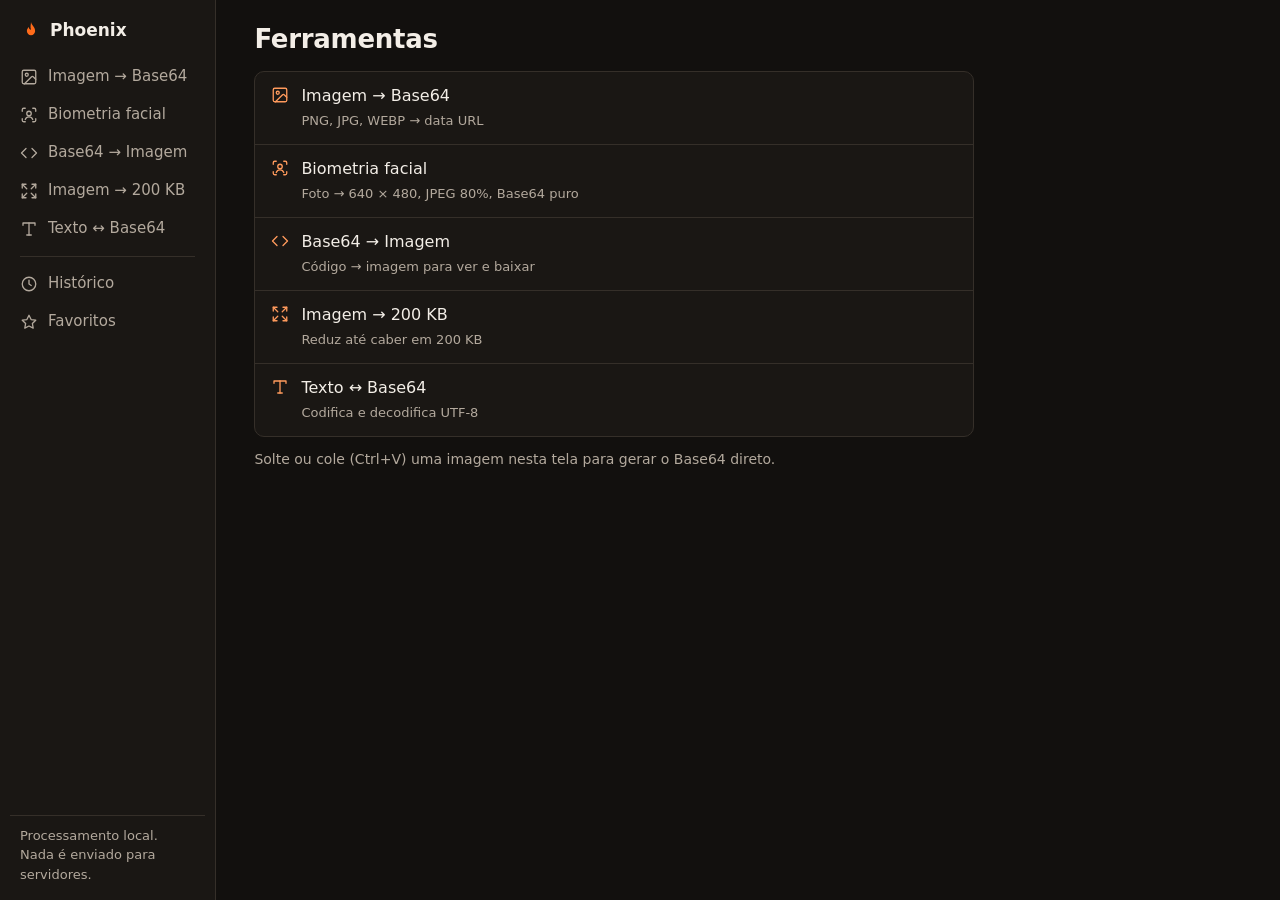
==== commit 223eadd1: "chore: remover textos e dados de protótipo Tira as notas de protótipo, o histórico e os favoritos fi" ====
--- a/prototipo/index.html
+++ b/prototipo/index.html
@@ -5,7 +5,7 @@
 <meta name="viewport" content="width=device-width, initial-scale=1, viewport-fit=cover">
 <meta name="theme-color" content="#12100E">
 <meta name="color-scheme" content="dark">
-<title>Phoenix V5 protótipo</title>
+<title>Phoenix V5</title>
 <style>
 /* VOICE  ferramenta de uso diário: rápida, direta, sem enfeite
    IDEA   bancada de conversão; cada ferramenta com o arranjo que a tarefa pede
@@ -67,7 +67,6 @@
 .btn[disabled]{opacity:.45;cursor:not-allowed}
 .btn.sq{width:40px;padding:0}
 .btn[aria-pressed=true]{color:var(--ember)}
-.linkbtn{background:none;border:0;padding:4px 2px;color:var(--ember-ink);text-decoration:underline;text-underline-offset:3px;font-size:14px}
 .row{display:flex;flex-wrap:wrap;gap:8px;align-items:center}
 .row .end{margin-left:auto}
 .switch{display:inline-flex;align-items:center;gap:8px;font-size:14px;color:var(--ink-2);cursor:pointer;min-height:40px}
@@ -227,7 +226,7 @@
       <a href="#historico" data-nav="historico"><svg class="icon" aria-hidden="true"><use href="#i-clock"/></svg>Histórico<span class="count" data-count="hist"></span></a>
       <a href="#favoritos" data-nav="favoritos"><svg class="icon" aria-hidden="true"><use href="#i-star"/></svg>Favoritos<span class="count" data-count="fav"></span></a>
     </nav>
-    <p class="side-foot">Processamento local. Protótipo com dados fictícios.</p>
+    <p class="side-foot">Processamento local. Nada é enviado para servidores.</p>
   </aside>
 
   <header class="topbar">
@@ -240,7 +239,6 @@
       <div class="head"><h1 id="t-inicio">Ferramentas</h1></div>
       <ul class="tools" id="tools"></ul>
       <p class="hint">Solte ou cole (Ctrl+V) uma imagem nesta tela para gerar o Base64 direto.</p>
-      <p class="hint note">Protótipo: histórico, favoritos e estatísticas são fictícios e não são salvos. Só a última ferramenta usada e a preferência de cópia automática ficam guardadas neste navegador.</p>
     </section>
 
     <section data-view="imagem-base64" aria-labelledby="t-img">
@@ -250,7 +248,7 @@
           <div class="drop" id="img-drop">
             <p>Arraste, cole (Ctrl+V) ou</p>
             <button class="btn primary" data-pick="img"><svg class="icon" aria-hidden="true"><use href="#i-image"/></svg>Escolher imagem</button>
-            <p>PNG, JPG ou WEBP até 3 MB · <button class="linkbtn" data-sample="img">exemplo</button></p>
+            <p>PNG, JPG ou WEBP até 3 MB</p>
           </div>
           <div class="file" id="img-file" hidden><img alt=""><span><b></b><small></small></span><button class="btn ghost" data-pick="img">Trocar</button></div>
           <div class="size" id="img-size" hidden></div>
@@ -278,7 +276,7 @@
           <div class="drop" id="face-drop">
             <p>Arraste, cole (Ctrl+V) ou</p>
             <button class="btn primary" data-pick="face"><svg class="icon" aria-hidden="true"><use href="#i-face"/></svg>Escolher foto</button>
-            <p>PNG, JPG ou WEBP até 3 MB · <button class="linkbtn" data-sample="face">exemplo</button></p>
+            <p>PNG, JPG ou WEBP até 3 MB</p>
           </div>
           <div class="check" id="face-view" hidden><img id="face-img" alt=""></div>
           <div class="panel-h" id="face-meta" hidden><span class="meta" id="face-dims"></span><button class="btn ghost" data-pick="face">Trocar</button></div>
@@ -307,7 +305,7 @@
           <div class="panel-h"><h2><label for="b64-in">Código</label></h2><span class="meta" id="b64-count">0 caracteres</span></div>
           <textarea id="b64-in" class="code" placeholder="[data-uri]… ou só iVBORw0KGgo…" spellcheck="false" aria-describedby="b64-err" translate="no"></textarea>
           <p class="err-msg" id="b64-err" hidden></p>
-          <div class="row"><button class="btn ghost" id="b64-clear">Limpar</button><button class="linkbtn end" id="b64-sample">Colar exemplo</button></div>
+          <div class="row"><button class="btn ghost" id="b64-clear">Limpar</button></div>
         </div>
         <div class="panel">
           <div class="panel-h"><h2>Imagem</h2><span class="meta" id="b64-meta"></span></div>
@@ -323,7 +321,7 @@
         <div class="drop" id="cmp-drop">
           <p>Arraste, cole (Ctrl+V) ou</p>
           <button class="btn primary" data-pick="cmp"><svg class="icon" aria-hidden="true"><use href="#i-image"/></svg>Escolher imagem</button>
-          <p>PNG, JPG ou WEBP · <button class="linkbtn" data-sample="cmp">exemplo</button></p>
+          <p>PNG, JPG ou WEBP</p>
         </div>
         <div class="compare" id="cmp-res" hidden>
           <figure><div class="check"><img id="cmp-a" alt="Original"></div><figcaption id="cmp-ca"></figcaption></figure>
@@ -360,7 +358,7 @@
       <div class="head"><h1 id="t-hist">Histórico</h1><button class="btn danger" id="hist-clear">Limpar histórico</button></div>
       <p class="stats" id="stats"></p>
       <ul class="list" id="hist-list"></ul>
-      <p class="note">Mantém as 20 conversões mais recentes. Itens fictícios do protótipo.</p>
+      <p class="note">Mantém as 20 conversões mais recentes.</p>
     </section>
 
     <section data-view="favoritos" aria-labelledby="t-fav">
@@ -395,7 +393,7 @@
   ['texto', 'Texto ↔ Base64', 'Codifica e decodifica UTF-8', 'i-text'],
 ];
 const TITLES = Object.fromEntries([['inicio', 'Ferramentas'], ['historico', 'Histórico'], ['favoritos', 'Favoritos'], ...TOOLS.map((t) => [t[0], t[1]])]);
-const store = { get(k, d) { try { const v = localStorage.getItem('phoenix_proto_' + k); return v === null ? d : JSON.parse(v); } catch { return d; } }, set(k, v) { try { localStorage.setItem('phoenix_proto_' + k, JSON.stringify(v)); } catch {} } };
+const store = { get(k, d) { try { const v = localStorage.getItem('phoenix_' + k); return v === null ? d : JSON.parse(v); } catch { return d; } }, set(k, v) { try { localStorage.setItem('phoenix_' + k, JSON.stringify(v)); } catch {} } };
 
 const kb = (b) => b < 1024 ? `${b} B` : b < 1048576 ? `${(b / 1024).toLocaleString('pt-BR', { maximumFractionDigits: 1 })} KB` : `${(b / 1048576).toLocaleString('pt-BR', { maximumFractionDigits: 2 })} MB`;
 const num = (n) => n.toLocaleString('pt-BR');
@@ -451,37 +449,13 @@
   <div class="bars" aria-hidden="true"><div class="bar" style="width:${o.a / max * 100}%"></div><div class="bar out ${cls}" style="width:${o.b / max * 100}%"></div>${o.limit ? `<span class="lim" style="left:calc(${o.limit / max * 100}% - 1px)"></span>` : ''}</div>`;
 }
 
-/* Dados fictícios do protótipo */
-function thumb(h1, h2, face) {
-  const c = document.createElement('canvas'); c.width = c.height = 80; const x = c.getContext('2d');
-  const g = x.createLinearGradient(0, 0, 80, 80); g.addColorStop(0, h1); g.addColorStop(1, h2); x.fillStyle = g; x.fillRect(0, 0, 80, 80);
-  x.fillStyle = 'rgba(255,255,255,.85)'; x.beginPath();
-  if (face) { x.arc(40, 32, 13, 0, 7); x.fill(); x.beginPath(); x.ellipse(40, 78, 26, 22, 0, 0, 7); } else { x.moveTo(40, 16); x.lineTo(64, 62); x.lineTo(16, 62); }
-  x.fill(); return c.toDataURL('image/png');
-}
-const now = Date.now();
 const state = {
-  // Mesma regra do app: taxa = conversões concluídas / tentativas válidas × 100
-  stats: { hoje: 4, total: 37, tentativas: 39 },
-  hist: [['fachada-bloco-b.jpg', 'JPEG', 412300, '#3B5A7A', '#C98A4B', 0, 26], ['cadastro_morador_facial.jpg', 'JPEG', 38900, '#5B4A3F', '#A88B74', 1, 95], ['logo-condominio.png', 'PNG', 18450, '#1E6E5C', '#2DA383', 0, 180], ['planta-garagem.webp', 'WEBP', 233800, '#4A4F63', '#8F94A8', 0, 600], ['banner-aviso.png', 'PNG', 96100, '#7A2E2E', '#D2694B', 0, 3100]]
-    .map(([nome, tipo, bytes, a, b, f, min], i) => { const p = thumb(a, b, f); return { id: 'h' + i, nome, tipo, bytes, preview: p, base64: p, data: now - min * 60000 }; }),
-  fav: [], tok: {},
+  // Taxa de sucesso = conversões concluídas / tentativas válidas × 100
+  stats: { hoje: 0, total: 0, tentativas: 0 },
+  hist: [], fav: [], tok: {},
 };
-state.fav = [{ ...state.hist[1], id: 'f1' }, { ...state.hist[2], id: 'f2' }];
 let autoCopy = store.get('autocopy', true);
 $$('[data-autocopy]').forEach((c) => { c.checked = autoCopy; c.addEventListener('change', () => { autoCopy = c.checked; store.set('autocopy', autoCopy); $$('[data-autocopy]').forEach((o) => o.checked = autoCopy); }); });
-
-/* Imagens de exemplo, geradas na hora só para avaliar o protótipo */
-function sampleFile(kind) {
-  const face = kind === 'face', heavy = kind === 'cmp';
-  const c = document.createElement('canvas'); c.width = face ? 900 : heavy ? 2400 : 1200; c.height = face ? 1125 : heavy ? 1600 : 800; const x = c.getContext('2d'); const W = c.width, H = c.height;
-  const g = x.createLinearGradient(0, 0, 0, H); g.addColorStop(0, face ? '#C9D3DB' : '#28415C'); g.addColorStop(1, face ? '#8C9AA6' : '#E39A5B'); x.fillStyle = g; x.fillRect(0, 0, W, H);
-  let s = 7; const rnd = () => (s = s * 16807 % 2147483647) / 2147483647;
-  for (let i = 0; i < (heavy ? 160000 : 2500); i++) { x.fillStyle = `rgba(${rnd() > .5 ? 255 : 0},${rnd() > .5 ? 255 : 0},${rnd() > .5 ? 255 : 0},.05)`; x.fillRect(rnd() * W, rnd() * H, 2, 2); }
-  if (face) { x.fillStyle = '#5D4636'; x.beginPath(); x.ellipse(W / 2, H * .43, W * .2, H * .2, 0, 0, 7); x.fill(); x.fillStyle = '#C89A78'; x.beginPath(); x.ellipse(W / 2, H * .45, W * .16, H * .17, 0, 0, 7); x.fill(); x.fillStyle = '#2F3C4A'; x.beginPath(); x.ellipse(W / 2, H * 1.02, W * .42, H * .34, 0, 0, 7); x.fill(); }
-  else { x.fillStyle = '#FFD7A8'; x.beginPath(); x.arc(W * .72, H * .38, H * .1, 0, 7); x.fill(); x.fillStyle = '#1C2A3A'; x.beginPath(); x.moveTo(0, H); for (let i = 0; i <= 12; i++) x.lineTo(W * i / 12, H * .65 - rnd() * H * .15); x.lineTo(W, H); x.fill(); }
-  return new Promise((r) => c.toBlob((b) => r(new File([b], face ? 'retrato-exemplo.png' : heavy ? 'foto-grande-exemplo.png' : 'paisagem-exemplo.png', { type: 'image/png' })), 'image/png'));
-}
 
 /* Navegação: sem endereço, abre na última ferramenta usada */
 function route() {
@@ -575,7 +549,6 @@
 }
 $$('[data-pick]').forEach((b) => b.addEventListener('click', () => { pickTarget = b.dataset.pick; $('#file').click(); }));
 $('#file').addEventListener('change', (e) => { handle(e.target.files[0], pickTarget); e.target.value = ''; });
-$$('[data-sample]').forEach((b) => b.addEventListener('click', async () => handle(await sampleFile(b.dataset.sample), b.dataset.sample)));
 [...$$('[data-drop]'), $('[data-view=inicio]')].forEach((z) => {
   const t = z.dataset.drop || 'home';
   const mark = () => z.querySelector('.drop:not([hidden])') || z;
@@ -609,7 +582,6 @@
   } catch { b64Reset('O código está incompleto ou corrompido: o navegador não conseguiu montar a imagem.'); }
 }
 $('#b64-in').addEventListener('input', (e) => { $('#b64-count').textContent = `${num(e.target.value.length)} caracteres`; clearTimeout(b64Timer); if (e.inputType === 'insertFromPaste') decodeB64(); else b64Timer = setTimeout(decodeB64, 200); });
-$('#b64-sample').addEventListener('click', () => { $('#b64-in').value = state.hist[2].base64; $('#b64-in').dispatchEvent(new InputEvent('input', { inputType: 'insertFromPaste' })); });
 $('#b64-clear').addEventListener('click', () => { $('#b64-in').value = ''; $('#b64-count').textContent = '0 caracteres'; b64Reset(''); $('#b64-in').focus(); });
 $('#b64-dl').addEventListener('click', () => download(b64Url.url, 'imagem.' + ({ 'image/jpeg': 'jpg', 'image/webp': 'webp' }[b64Url.mime] || 'png')));
 
@@ -695,9 +667,6 @@
 $('#hist-clear').addEventListener('click', async () => { if (await ask('Limpar o histórico?', `${state.hist.length} conversões serão apagadas deste navegador. Favoritos não são afetados.`, 'Limpar histórico')) { state.hist = []; renderLists(); } });
 $('#fav-clear').addEventListener('click', async () => { if (await ask('Limpar os favoritos?', `${state.fav.length} favoritos serão apagados deste navegador.`, 'Limpar favoritos')) { state.fav = []; renderLists(); } });
 
-/* Exposto só para os testes automáticos do protótipo */
-window.__proto = { state, compress, convert };
-
 txtMeta(); counts(); route();
 }
 </script>
